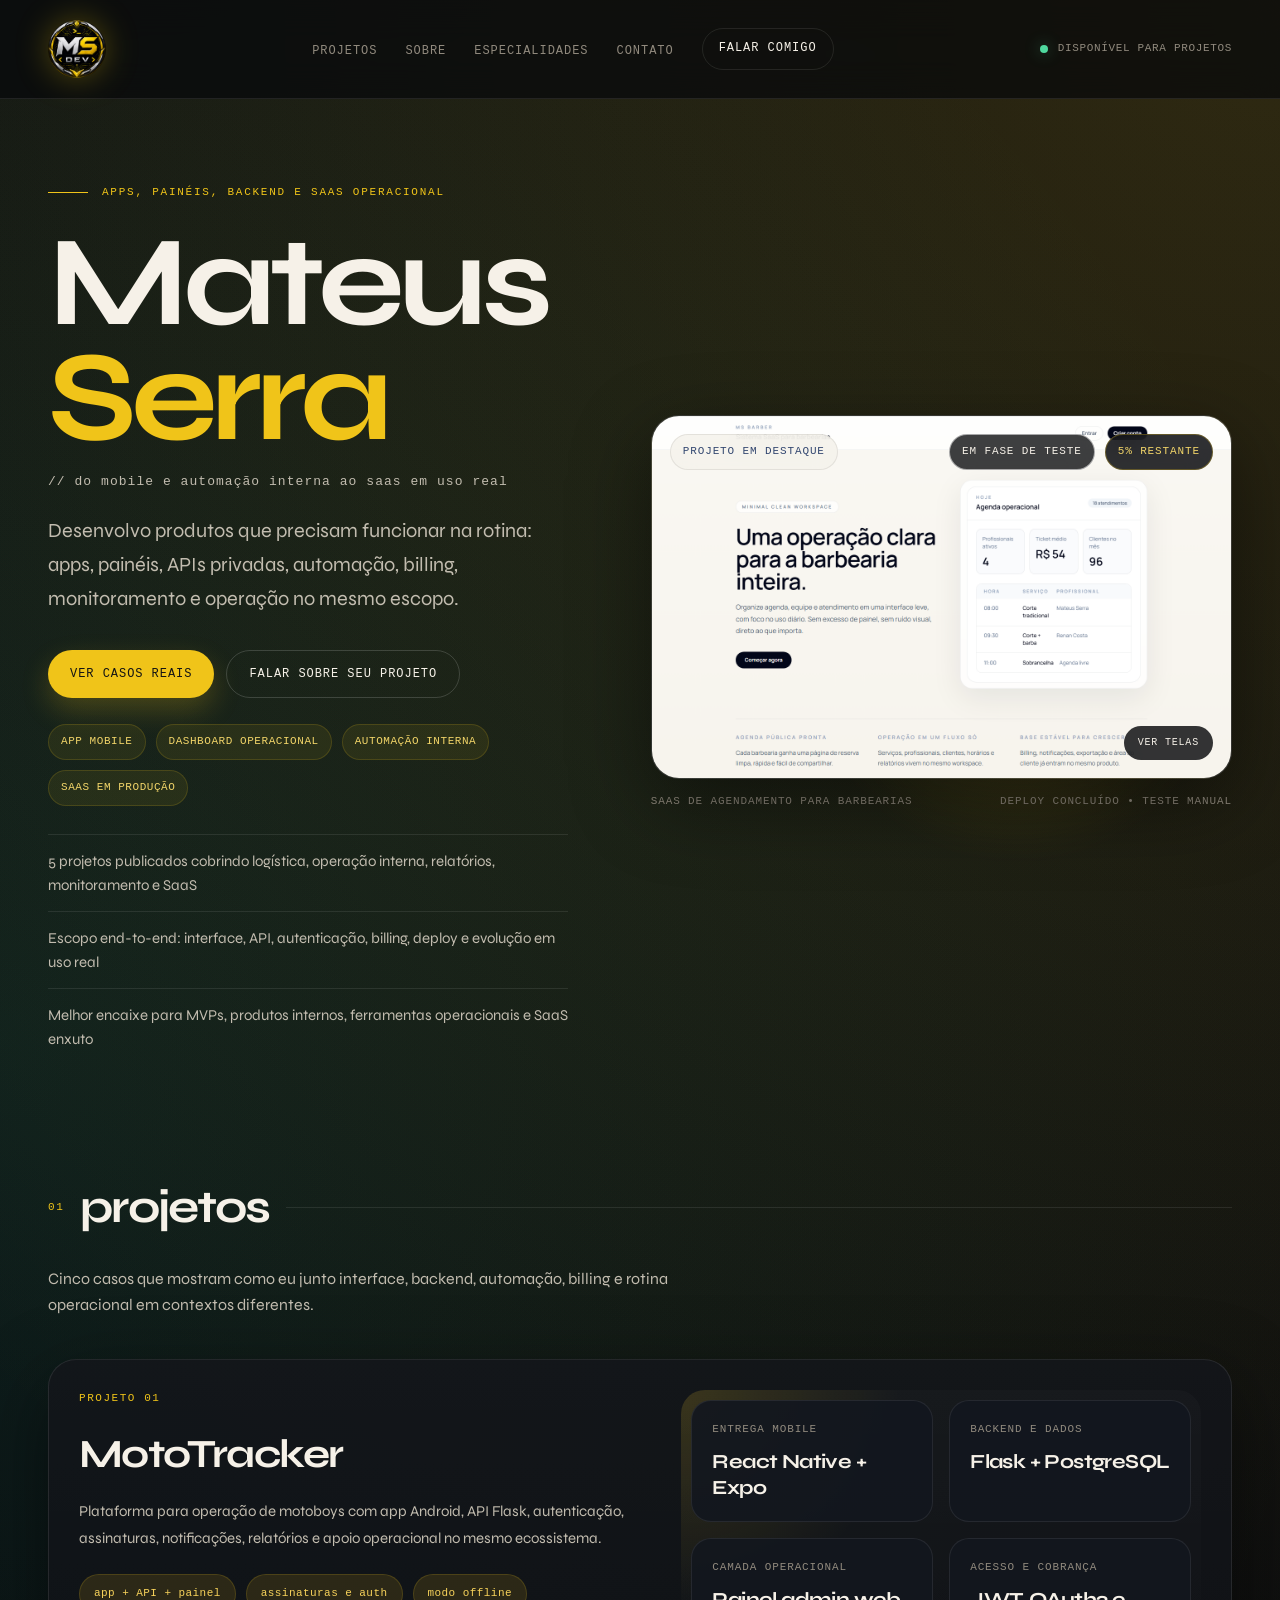
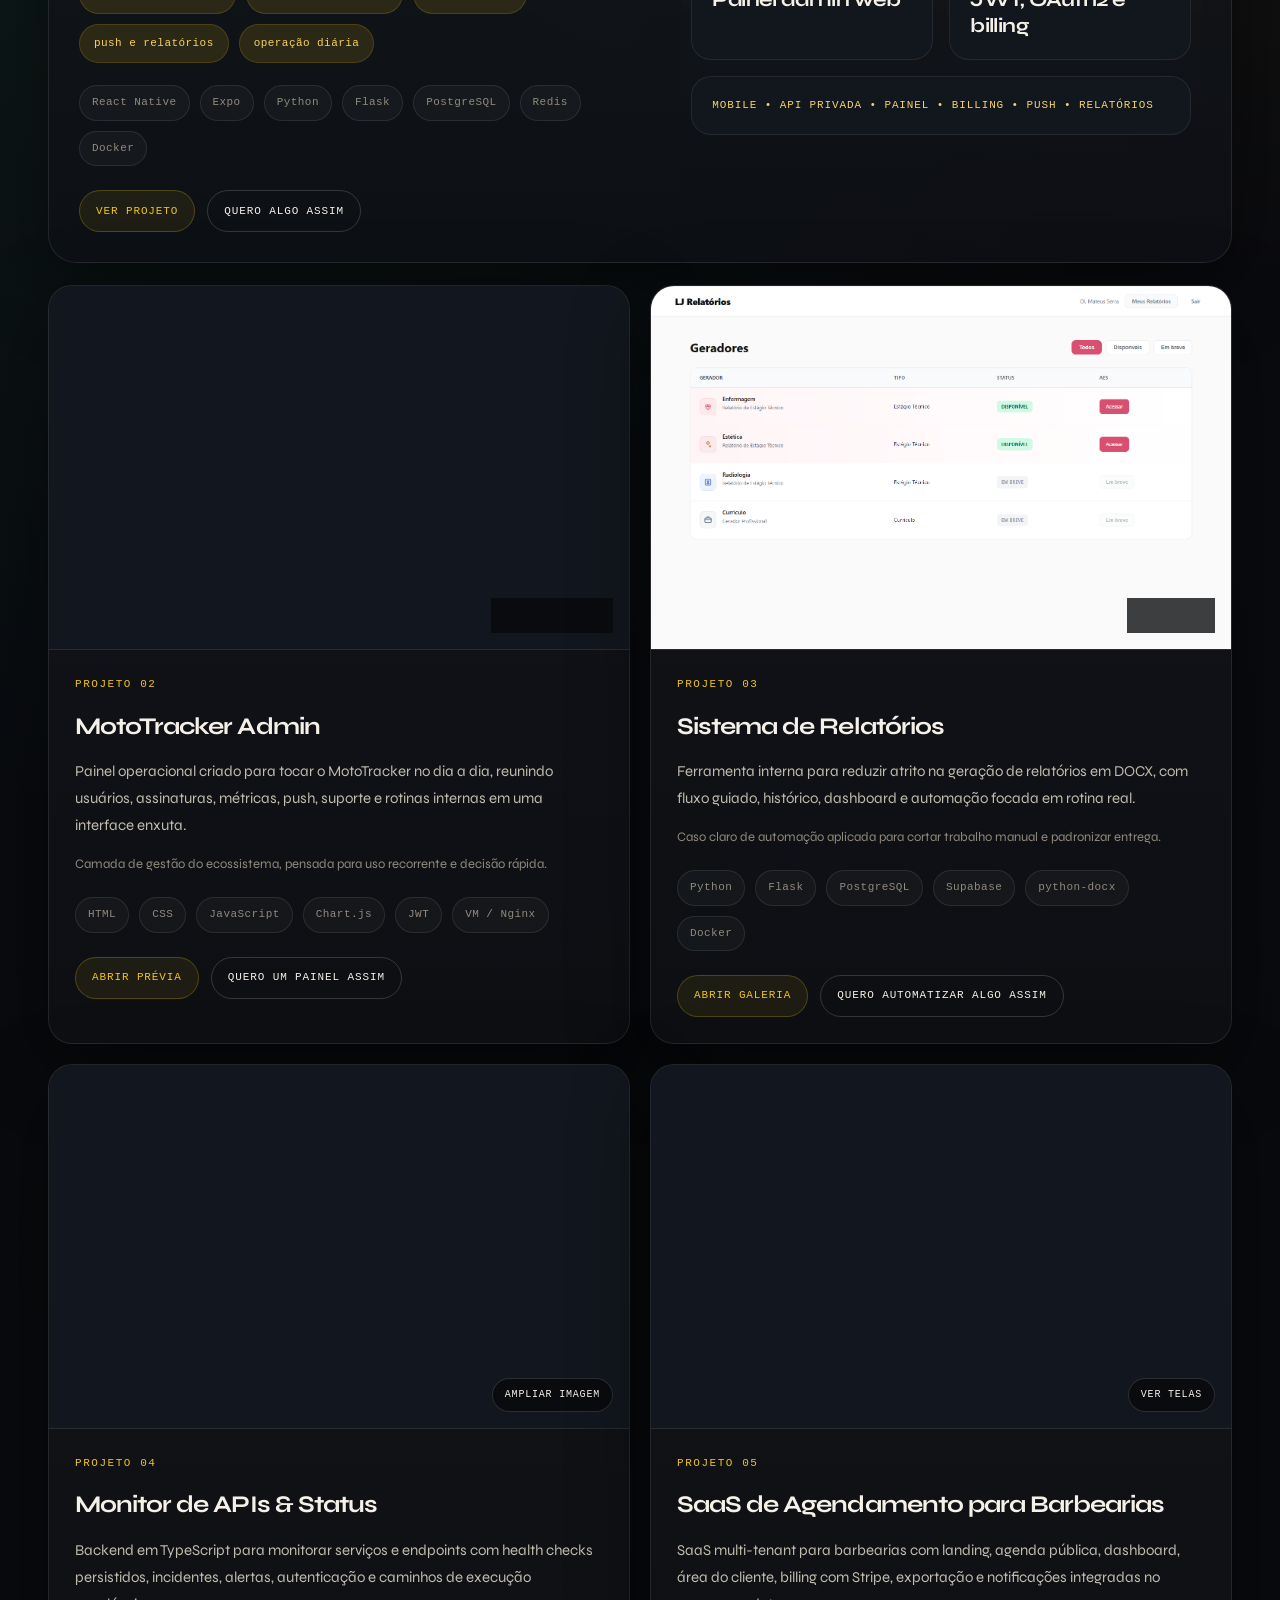
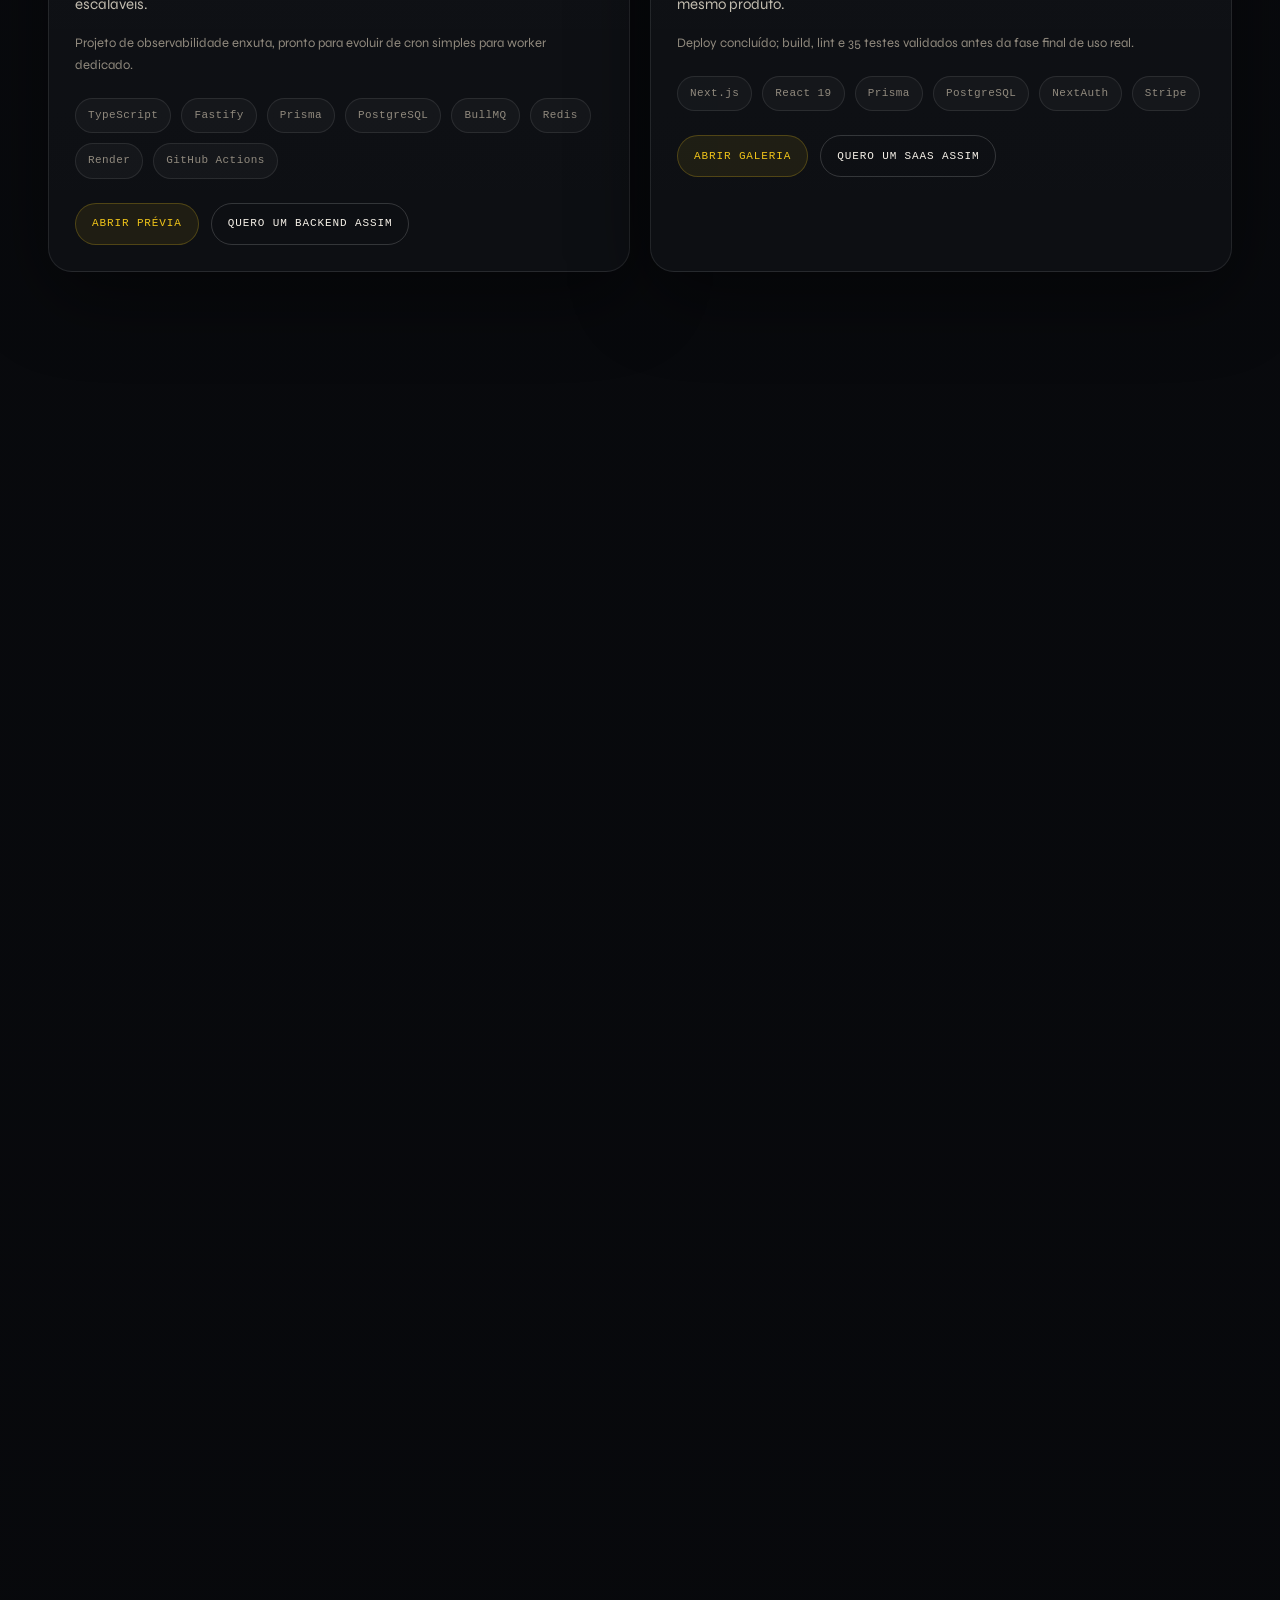
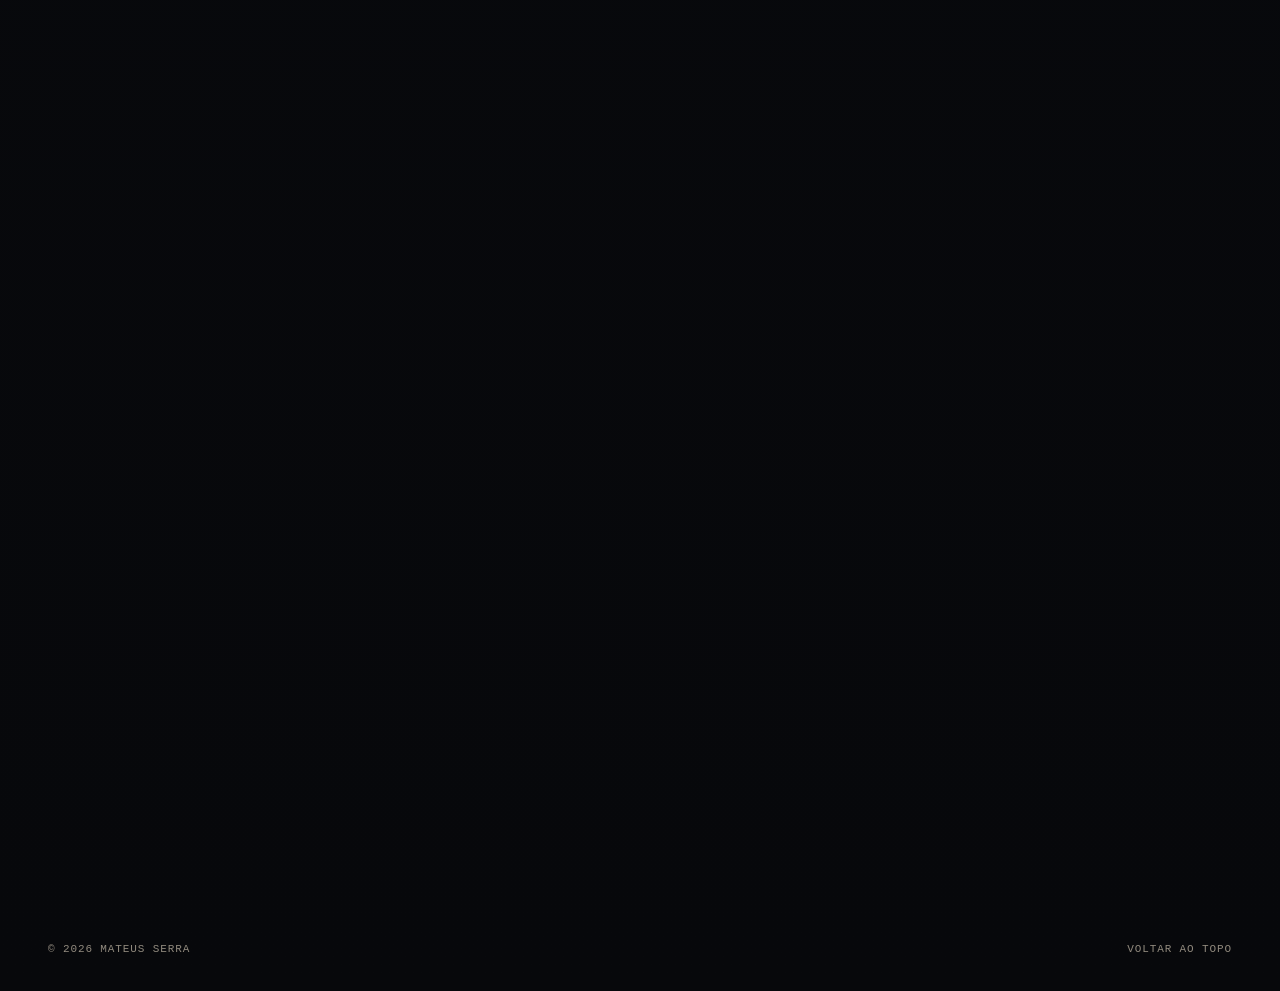
==== index.html @ ac7ff5e1 "Remove old deploy platform references" ====
﻿<!DOCTYPE html>
<html lang="pt-BR">
<head>
    <meta charset="UTF-8">
    <meta name="viewport" content="width=device-width, initial-scale=1.0">

    <title>Mateus Serra | Apps, Pain&eacute;is, Backends e SaaS em Produ&ccedil;&atilde;o</title>
    <meta name="description" content="Portf&oacute;lio de Mateus Serra com apps mobile, pain&eacute;is operacionais, automa&ccedil;&otilde;es, monitoramento e SaaS prontos para uso real.">
    <meta name="author" content="Mateus Serra">
    <meta name="keywords" content="desenvolvedor, react native, next.js, python, flask, typescript, saas, dashboard, backend, portf&oacute;lio">
    <meta name="theme-color" content="#08090c">
    <link rel="canonical" href="https://mateusserradev.ddns.net/portfolio/">

    <meta property="og:type" content="website">
    <meta property="og:site_name" content="Mateus Serra">
    <meta property="og:locale" content="pt_BR">
    <meta property="og:url" content="https://mateusserradev.ddns.net/portfolio/">
    <meta property="og:title" content="Mateus Serra | Apps, Pain&eacute;is, Backends e SaaS em Produ&ccedil;&atilde;o">
    <meta property="og:description" content="Apps mobile, pain&eacute;is operacionais, automa&ccedil;&otilde;es, monitoramento e SaaS constru&iacute;dos para uso real.">
    <meta property="og:image" content="https://mateusserradev.ddns.net/portfolio/social-preview.png">
    <meta property="og:image:width" content="1200">
    <meta property="og:image:height" content="630">
    <meta property="og:image:type" content="image/png">
    <meta property="og:image:alt" content="Card do portf&oacute;lio de Mateus Serra com foco em app mobile, backend e opera&ccedil;&atilde;o de produto.">

    <meta property="twitter:card" content="summary_large_image">
    <meta property="twitter:url" content="https://mateusserradev.ddns.net/portfolio/">
    <meta property="twitter:title" content="Mateus Serra | Apps, Pain&eacute;is, Backends e SaaS em Produ&ccedil;&atilde;o">
    <meta property="twitter:description" content="Apps mobile, pain&eacute;is operacionais, automa&ccedil;&otilde;es, monitoramento e SaaS constru&iacute;dos para uso real.">
    <meta property="twitter:image" content="https://mateusserradev.ddns.net/portfolio/social-preview.png">
    <meta property="twitter:image:alt" content="Card do portf&oacute;lio de Mateus Serra com foco em app mobile, backend e opera&ccedil;&atilde;o de produto.">

    <link rel="icon" type="image/png" href="images/mslogo1.png?v=4">
    <link rel="preconnect" href="https://fonts.googleapis.com">
    <link rel="preconnect" href="https://fonts.gstatic.com" crossorigin>
    <link href="https://fonts.googleapis.com/css2?family=Syne:wght@400;500;700;800&display=swap" rel="stylesheet" media="print" onload="this.media='all'">
    <noscript>
        <link href="https://fonts.googleapis.com/css2?family=Syne:wght@400;500;700;800&display=swap" rel="stylesheet">
    </noscript>
    <link rel="stylesheet" href="css/styles.css">
</head>
<body>
    <div class="page-noise" aria-hidden="true"></div>

    <nav class="site-nav">
        <a href="#hero" class="nav-logo" aria-label="Mateus Serra">
            <img src="images/mslogo1.png" alt="MS DEV" decoding="async">
        </a>

        <button
            class="nav-toggle"
            type="button"
            aria-label="Abrir menu"
            aria-expanded="false"
            aria-controls="nav-panel"
        >
            menu
        </button>

        <div class="nav-panel" id="nav-panel">
            <ul class="nav-links">
                <li><a href="#projetos">projetos</a></li>
                <li><a href="#sobre">sobre</a></li>
                <li><a href="#skills">especialidades</a></li>
                <li><a href="#contato">contato</a></li>
            </ul>
            <a href="#contato" class="nav-cta">falar comigo</a>
        </div>

        <div class="nav-status">
            <span class="nav-dot" aria-hidden="true"></span>
            <span>dispon&iacute;vel para projetos</span>
        </div>
    </nav>

    <main>
        <section class="hero" id="hero">
            <div class="hero-copy">
                <p class="hero-eyebrow fade-in">apps, pain&eacute;is, backend e saas operacional</p>
                <h1 class="hero-name fade-in">Mateus<br><span>Serra</span></h1>
                <p class="hero-role fade-in">// do mobile e automa&ccedil;&atilde;o interna ao saas em uso real</p>
                <p class="hero-desc fade-in">
                    Desenvolvo produtos que precisam funcionar na rotina: apps, pain&eacute;is, APIs privadas,
                    automa&ccedil;&atilde;o, billing, monitoramento e opera&ccedil;&atilde;o no mesmo escopo.
                </p>

                <div class="hero-actions fade-in">
                    <a href="#projetos" class="btn-primary">ver casos reais</a>
                    <a href="#contato" class="btn-outline">falar sobre seu projeto</a>
                </div>

                <div class="hero-fit fade-in">
                    <span>app mobile</span>
                    <span>dashboard operacional</span>
                    <span>automa&ccedil;&atilde;o interna</span>
                    <span>saas em produ&ccedil;&atilde;o</span>
                </div>

                <ul class="hero-proof fade-in">
                    <li>5 projetos publicados cobrindo log&iacute;stica, opera&ccedil;&atilde;o interna, relat&oacute;rios, monitoramento e SaaS</li>
                    <li>Escopo end-to-end: interface, API, autentica&ccedil;&atilde;o, billing, deploy e evolu&ccedil;&atilde;o em uso real</li>
                    <li>Melhor encaixe para MVPs, produtos internos, ferramentas operacionais e SaaS enxuto</li>
                </ul>
            </div>

            <div class="hero-visual fade-in">
                <div class="hero-visual-frame hero-visual-frame-shot">
                    <img
                        src="images/principal.png"
                        alt="SaaS de Agendamento para Barbearias"
                        class="hero-visual-shot"
                        data-open-gallery="saas-barbearia"
                        fetchpriority="high"
                        decoding="async"
                    >
                    <div class="hero-visual-overlay">
                        <span class="hero-visual-kicker">projeto em destaque</span>
                        <div class="hero-visual-status">
                            <span class="hero-visual-pill">em fase de teste</span>
                            <span class="hero-visual-pill hero-visual-pill-muted">5% restante</span>
                        </div>
                    </div>
                    <button type="button" class="hero-visual-badge" data-open-gallery="saas-barbearia">ver telas</button>
                </div>
                <div class="hero-visual-meta">
                    <span>saas de agendamento para barbearias</span>
                    <span>deploy conclu&iacute;do &bull; teste manual</span>
                </div>
            </div>
        </section>

        <section id="projetos">
            <div class="section-header">
                <span class="section-num">01</span>
                <h2 class="section-title">projetos</h2>
                <div class="section-line"></div>
            </div>

            <p class="section-copy">
                Cinco casos que mostram como eu junto interface, backend, automa&ccedil;&atilde;o, billing e rotina operacional em contextos diferentes.
            </p>

            <article class="project-feature reveal">
                <div class="project-content project-content-feature">
                    <div class="project-num">projeto 01</div>
                    <h3 class="project-title">MotoTracker</h3>
                    <p class="project-desc">
                        Plataforma para opera&ccedil;&atilde;o de motoboys com app Android, API Flask, autentica&ccedil;&atilde;o,
                        assinaturas, notifica&ccedil;&otilde;es, relat&oacute;rios e apoio operacional no mesmo ecossistema.
                    </p>

                    <div class="project-highlights">
                        <span>app + API + painel</span>
                        <span>assinaturas e auth</span>
                        <span>modo offline</span>
                        <span>push e relat&oacute;rios</span>
                        <span>opera&ccedil;&atilde;o di&aacute;ria</span>
                    </div>

                    <div class="project-tags">
                        <span class="tag">React Native</span>
                        <span class="tag">Expo</span>
                        <span class="tag">Python</span>
                        <span class="tag">Flask</span>
                        <span class="tag">PostgreSQL</span>
                        <span class="tag">Redis</span>
                        <span class="tag">Docker</span>
                    </div>

                    <div class="project-actions">
                        <a href="https://mateusserradev.ddns.net/" class="project-link" target="_blank" rel="noreferrer">ver projeto</a>
                        <a href="#contato" class="project-link ghost">quero algo assim</a>
                    </div>
                </div>

                <div class="project-ecosystem" aria-hidden="true">
                    <div class="ecosystem-node">
                        <span>entrega mobile</span>
                        <strong>React Native + Expo</strong>
                    </div>
                    <div class="ecosystem-node">
                        <span>backend e dados</span>
                        <strong>Flask + PostgreSQL</strong>
                    </div>
                    <div class="ecosystem-node">
                        <span>camada operacional</span>
                        <strong>Painel admin web</strong>
                    </div>
                    <div class="ecosystem-node">
                        <span>acesso e cobran&ccedil;a</span>
                        <strong>JWT, OAuth2 e billing</strong>
                    </div>
                    <div class="ecosystem-note">mobile &bull; API privada &bull; painel &bull; billing &bull; push &bull; relat&oacute;rios</div>
                </div>
            </article>

            <div class="projects-grid">
                <article class="project-card reveal">
                    <div class="project-image">
                        <img
                            src="images/painel admin.png"
                            alt="MotoTracker Painel Admin"
                            class="project-shot"
                            data-open-gallery="painel-admin"
                            loading="lazy"
                            decoding="async"
                        >
                        <button type="button" class="project-badge" data-open-gallery="painel-admin">ampliar imagem</button>
                    </div>

                    <div class="project-content">
                        <div class="project-num">projeto 02</div>
                        <h3 class="project-title">MotoTracker Admin</h3>
                        <p class="project-desc">
                            Painel operacional criado para tocar o MotoTracker no dia a dia, reunindo usu&aacute;rios,
                            assinaturas, m&eacute;tricas, push, suporte e rotinas internas em uma interface enxuta.
                        </p>
                        <p class="project-note">Camada de gest&atilde;o do ecossistema, pensada para uso recorrente e decis&atilde;o r&aacute;pida.</p>

                        <div class="project-tags">
                            <span class="tag">HTML</span>
                            <span class="tag">CSS</span>
                            <span class="tag">JavaScript</span>
                            <span class="tag">Chart.js</span>
                            <span class="tag">JWT</span>
                            <span class="tag">VM / Nginx</span>
                        </div>

                        <div class="project-actions">
                            <button type="button" class="project-link project-link-button" data-open-gallery="painel-admin">abrir pr&eacute;via</button>
                            <a href="#contato" class="project-link ghost">quero um painel assim</a>
                        </div>
                    </div>
                </article>

                <article class="project-card reveal">
                    <div class="project-image">
                        <img
                            src="images/lj relatorios.png"
                            alt="Sistema de Relat&oacute;rios"
                            class="project-shot"
                            data-open-gallery="sistema-relatorios"
                            loading="lazy"
                            decoding="async"
                        >
                        <button type="button" class="project-badge" data-open-gallery="sistema-relatorios">ver telas</button>
                    </div>

                    <div class="project-content">
                        <div class="project-num">projeto 03</div>
                        <h3 class="project-title">Sistema de Relat&oacute;rios</h3>
                        <p class="project-desc">
                            Ferramenta interna para reduzir atrito na gera&ccedil;&atilde;o de relat&oacute;rios em DOCX,
                            com fluxo guiado, hist&oacute;rico, dashboard e automa&ccedil;&atilde;o focada em rotina real.
                        </p>
                        <p class="project-note">Caso claro de automa&ccedil;&atilde;o aplicada para cortar trabalho manual e padronizar entrega.</p>

                        <div class="project-tags">
                            <span class="tag">Python</span>
                            <span class="tag">Flask</span>
                            <span class="tag">PostgreSQL</span>
                            <span class="tag">Supabase</span>
                            <span class="tag">python-docx</span>
                            <span class="tag">Docker</span>
                        </div>

                        <div class="project-actions">
                            <button type="button" class="project-link project-link-button" data-open-gallery="sistema-relatorios">abrir galeria</button>
                            <a href="#contato" class="project-link ghost">quero automatizar algo assim</a>
                        </div>
                    </div>
                </article>

                <article class="project-card reveal">
                    <div class="project-image">
                        <img
                            src="images/monitor api.png"
                            alt="Monitor de APIs e Status"
                            class="project-shot"
                            data-open-gallery="monitor-api"
                            loading="lazy"
                            decoding="async"
                        >
                        <button type="button" class="project-badge" data-open-gallery="monitor-api">ampliar imagem</button>
                    </div>

                    <div class="project-content">
                        <div class="project-num">projeto 04</div>
                        <h3 class="project-title">Monitor de APIs &amp; Status</h3>
                        <p class="project-desc">
                            Backend em TypeScript para monitorar servi&ccedil;os e endpoints com health checks persistidos,
                            incidentes, alertas, autentica&ccedil;&atilde;o e caminhos de execu&ccedil;&atilde;o escal&aacute;veis.
                        </p>
                        <p class="project-note">Projeto de observabilidade enxuta, pronto para evoluir de cron simples para worker dedicado.</p>

                        <div class="project-tags">
                            <span class="tag">TypeScript</span>
                            <span class="tag">Fastify</span>
                            <span class="tag">Prisma</span>
                            <span class="tag">PostgreSQL</span>
                            <span class="tag">BullMQ</span>
                            <span class="tag">Redis</span>
                            <span class="tag">Render</span>
                            <span class="tag">GitHub Actions</span>
                        </div>

                        <div class="project-actions">
                            <button type="button" class="project-link project-link-button" data-open-gallery="monitor-api">abrir pr&eacute;via</button>
                            <a href="#contato" class="project-link ghost">quero um backend assim</a>
                        </div>
                    </div>
                </article>

                <article class="project-card reveal">
                    <div class="project-image">
                        <img
                            src="images/dashboard.png"
                            alt="SaaS de Agendamento para Barbearias - dashboard"
                            class="project-shot"
                            data-open-gallery="saas-barbearia"
                            loading="lazy"
                            decoding="async"
                        >
                        <button type="button" class="project-badge" data-open-gallery="saas-barbearia">ver telas</button>
                    </div>

                    <div class="project-content">
                        <div class="project-num">projeto 05</div>
                        <h3 class="project-title">SaaS de Agendamento para Barbearias</h3>
                        <p class="project-desc">
                            SaaS multi-tenant para barbearias com landing, agenda p&uacute;blica, dashboard, &aacute;rea do cliente,
                            billing com Stripe, exporta&ccedil;&atilde;o e notifica&ccedil;&otilde;es integradas no mesmo produto.
                        </p>
                        <p class="project-note">Deploy conclu&iacute;do; build, lint e 35 testes validados antes da fase final de uso real.</p>

                        <div class="project-tags">
                            <span class="tag">Next.js</span>
                            <span class="tag">React 19</span>
                            <span class="tag">Prisma</span>
                            <span class="tag">PostgreSQL</span>
                            <span class="tag">NextAuth</span>
                            <span class="tag">Stripe</span>
                        </div>

                        <div class="project-actions">
                            <button type="button" class="project-link project-link-button" data-open-gallery="saas-barbearia">abrir galeria</button>
                            <a href="#contato" class="project-link ghost">quero um saas assim</a>
                        </div>
                    </div>
                </article>
            </div>
        </section>

        <section id="sobre" class="deferred-section">
            <div class="section-header">
                <span class="section-num">02</span>
                <h2 class="section-title">sobre</h2>
                <div class="section-line"></div>
            </div>

            <div class="about-grid">
                <div class="about-text reveal">
                    <p>
                        Sou <strong>Mateus Serra</strong> e trabalho melhor quando o projeto precisa unir produto,
                        regra de neg&oacute;cio e opera&ccedil;&atilde;o sem dividir tudo em blocos artificiais.
                    </p>
                    <p>
                        Nos casos acima, isso aparece de formas diferentes: app para log&iacute;stica, painel interno,
                        automa&ccedil;&atilde;o de relat&oacute;rios, backend de monitoramento e um SaaS completo de agenda.
                    </p>
                    <p>
                        Normalmente assumo interface, API, autentica&ccedil;&atilde;o, billing, deploy e ajustes em cima do uso real,
                        com foco em colocar o produto para rodar de verdade.
                    </p>
                </div>

                <div class="about-rail reveal">
                    <div class="about-panel">
                        <span class="about-panel-title">onde gero mais valor</span>
                        <p>Apps pr&oacute;prios, dashboards operacionais, automa&ccedil;&otilde;es internas, APIs privadas e SaaS enxuto.</p>
                    </div>

                    <div class="about-panel">
                        <span class="about-panel-title">como atuo</span>
                        <p>Entro bem em MVPs que precisam virar produ&ccedil;&atilde;o, produtos existentes que precisam de backend e opera&ccedil;&atilde;o, e fluxos ainda presos ao trabalho manual.</p>
                    </div>

                    <div class="about-panel">
                        <span class="about-panel-title">o que esperar</span>
                        <p>Stack coerente, menos separa&ccedil;&atilde;o artificial entre front e back, e entregas que j&aacute; consideram deploy, monitoramento e manuten&ccedil;&atilde;o.</p>
                    </div>

                    <div class="availability-badge">
                        <span class="avail-dot" aria-hidden="true"></span>
                        dispon&iacute;vel para novos projetos
                    </div>
                </div>
            </div>
        </section>

        <section id="skills" class="deferred-section">
            <div class="section-header">
                <span class="section-num">03</span>
                <h2 class="section-title">especialidades</h2>
                <div class="section-line"></div>
            </div>

            <p class="section-copy">
                Profundidade t&eacute;cnica que aparece nos 5 casos, sempre ligada a produto real e n&atilde;o a exerc&iacute;cio isolado.
            </p>

            <div class="skills-grid">
                <div class="skill-group reveal">
                    <div class="skill-group-title">produto e interface operacional</div>
                    <p class="skill-group-copy">React Native, Next.js e front-end pragm&aacute;tico para apps, &aacute;reas logadas, dashboards e fluxos de uso recorrente.</p>
                    <ul class="skill-list">
                        <li>apps mobile, landing pages, &aacute;reas do cliente e pain&eacute;is administrativos</li>
                        <li>estado, navega&ccedil;&atilde;o, formul&aacute;rios, upload, relat&oacute;rios e fluxos guiados</li>
                        <li>provas: MotoTracker, MotoTracker Admin e SaaS de Barbearia</li>
                    </ul>
                </div>

                <div class="skill-group reveal">
                    <div class="skill-group-title">backend, automa&ccedil;&atilde;o e dados</div>
                    <p class="skill-group-copy">APIs privadas e automa&ccedil;&otilde;es com regras de neg&oacute;cio, autentica&ccedil;&atilde;o, gera&ccedil;&atilde;o de arquivos e integra&ccedil;&otilde;es operacionais.</p>
                    <ul class="skill-list">
                        <li>Flask, Fastify, rotas Next.js, Prisma, PostgreSQL, SQLAlchemy e JWT</li>
                        <li>DOCX, PDF, CSV, webhooks, billing, alertas e prote&ccedil;&atilde;o de endpoints</li>
                        <li>provas: Sistema de Relat&oacute;rios, Monitor de APIs e MotoTracker</li>
                    </ul>
                </div>

                <div class="skill-group reveal">
                    <div class="skill-group-title">deploy, observabilidade e opera&ccedil;&atilde;o</div>
                    <p class="skill-group-copy">Infra suficiente para colocar no ar, acompanhar sa&uacute;de do sistema e sustentar evolu&ccedil;&atilde;o sem excesso de complexidade.</p>
                    <ul class="skill-list">
                        <li>Docker, Nginx, systemd, cron, healthcheck, alertas e GitHub Actions</li>
                        <li>monitoramento, testes, valida&ccedil;&atilde;o em produ&ccedil;&atilde;o e rotina operacional</li>
                        <li>provas: Monitor de APIs, SaaS de Barbearia e MotoTracker Admin</li>
                    </ul>
                </div>
            </div>
        </section>

        <section id="contato" class="deferred-section">
            <div class="section-header">
                <span class="section-num">04</span>
                <h2 class="section-title">contato</h2>
                <div class="section-line"></div>
            </div>

            <div class="contact-layout">
                <div class="contact-copy reveal">
                    <p class="contact-intro">
                        Se voc&ecirc; precisa tirar um produto do papel ou destravar uma opera&ccedil;&atilde;o com app, dashboard,
                        automa&ccedil;&atilde;o, backend ou SaaS, esse &eacute; o tipo de escopo em que eu entrego melhor.
                    </p>

                    <ul class="contact-points">
                        <li>resposta em at&eacute; 24h</li>
                        <li>bom encaixe para apps pr&oacute;prios, pain&eacute;is internos, automa&ccedil;&otilde;es e SaaS em fase inicial</li>
                        <li>posso entrar em escopo fechado, MVP ou evolu&ccedil;&atilde;o por etapas</li>
                    </ul>

                    <div class="contact-links">
                        <a href="mailto:serramateus1@gmail.com" class="contact-link">
                            <span class="contact-link-label">email</span>
                            <span>serramateus1@gmail.com</span>
                        </a>
                        <a href="https://github.com/mateuspserra" class="contact-link" target="_blank" rel="noreferrer">
                            <span class="contact-link-label">github</span>
                            <span>github.com/mateuspserra</span>
                        </a>
                        <a href="https://www.linkedin.com/in/mateuspserra/" class="contact-link" target="_blank" rel="noreferrer">
                            <span class="contact-link-label">linkedin</span>
                            <span>linkedin.com/in/mateuspserra/</span>
                        </a>
                    </div>
                </div>

                <form class="contact-form reveal" action="https://formspree.io/f/mgopgbjn" method="POST">
                    <div class="form-group">
                        <label class="form-label" for="nome">nome</label>
                        <input id="nome" type="text" name="nome" class="form-input" placeholder="Seu nome" required>
                    </div>

                    <div class="form-group">
                        <label class="form-label" for="email">email</label>
                        <input id="email" type="email" name="email" class="form-input" placeholder="seu@email.com" required>
                    </div>

                    <div class="form-group">
                        <label class="form-label" for="mensagem">mensagem</label>
                        <textarea id="mensagem" name="mensagem" class="form-textarea" placeholder="Conte sobre seu projeto, produto ou ideia..." required></textarea>
                    </div>

                    <button type="submit" class="form-submit">enviar briefing</button>
                    <p class="form-status" id="form-status" aria-live="polite"></p>
                </form>
            </div>
        </section>
    </main>

    <footer>
        <span class="footer-copy">&copy; 2026 Mateus Serra</span>
        <a href="#hero" class="footer-back">voltar ao topo</a>
    </footer>

    <div class="lightbox" id="lightbox" aria-hidden="true">
        <div class="lightbox-content">
            <button class="lightbox-close" type="button" aria-label="Fechar imagem">&times;</button>
            <button class="lightbox-arrow prev" type="button" aria-label="Imagem anterior">&#8249;</button>
            <img class="lightbox-image" id="lightbox-image" src="" alt="">
            <button class="lightbox-arrow next" type="button" aria-label="Pr&oacute;xima imagem">&#8250;</button>
            <div class="lightbox-counter" id="lightbox-counter"></div>
        </div>
    </div>

    <script src="js/script.js"></script>
</body>
</html>
---- css/styles.css ----
*, *::before, *::after {
    box-sizing: border-box;
    margin: 0;
    padding: 0;
}

:root {
    --bg: #08090c;
    --bg-2: #101319;
    --surface: rgba(14, 17, 22, 0.86);
    --surface-2: rgba(19, 23, 31, 0.92);
    --surface-3: rgba(24, 29, 39, 0.96);
    --border: rgba(255, 255, 255, 0.09);
    --border-strong: rgba(255, 255, 255, 0.16);
    --accent: #f0c419;
    --accent-strong: #d8a60c;
    --accent-soft: rgba(240, 196, 25, 0.12);
    --text: #f6f1e8;
    --text-dim: #c2bcaf;
    --text-muted: #918a7e;
    --green: #4fd89e;
    --danger: #ff8a8a;
    --mono: ui-monospace, "SFMono-Regular", Consolas, "Liberation Mono", monospace;
    --display: "Syne", "Segoe UI", sans-serif;
    --shadow: 0 24px 80px rgba(0, 0, 0, 0.45);
}

html {
    scroll-behavior: smooth;
}

body {
    min-height: 100vh;
    background:
        radial-gradient(circle at top right, rgba(240, 196, 25, 0.16), transparent 32%),
        radial-gradient(circle at 0% 18%, rgba(52, 211, 153, 0.1), transparent 28%),
        linear-gradient(180deg, #0a0c10 0%, #07080b 100%);
    color: var(--text);
    font-family: var(--display);
    font-size: 16px;
    line-height: 1.6;
    overflow-x: hidden;
}

body.nav-open {
    overflow: hidden;
}

img {
    display: block;
    max-width: 100%;
}

button,
input,
textarea {
    font: inherit;
}

button {
    background: none;
    border: none;
    color: inherit;
}

a {
    color: inherit;
}

.page-noise {
    position: fixed;
    inset: 0;
    pointer-events: none;
    background-image:
        linear-gradient(rgba(255, 255, 255, 0.03) 1px, transparent 1px),
        linear-gradient(90deg, rgba(255, 255, 255, 0.03) 1px, transparent 1px);
    background-size: 72px 72px;
    mask-image: radial-gradient(circle at center, black 30%, transparent 90%);
    opacity: 0.08;
}

::-webkit-scrollbar {
    width: 7px;
}

::-webkit-scrollbar-track {
    background: var(--bg);
}

::-webkit-scrollbar-thumb {
    background: rgba(255, 255, 255, 0.18);
    border-radius: 999px;
}

.site-nav {
    position: sticky;
    top: 0;
    z-index: 100;
    display: grid;
    grid-template-columns: auto 1fr auto;
    align-items: center;
    gap: 24px;
    padding: 20px clamp(20px, 4vw, 48px);
    border-bottom: 1px solid var(--border);
    background: rgba(8, 9, 12, 0.72);
    backdrop-filter: blur(18px);
}

.nav-logo {
    font-family: var(--mono);
    font-size: 13px;
    color: var(--accent);
    letter-spacing: 0.12em;
    text-transform: uppercase;
    text-decoration: none;
}

.nav-panel {
    display: flex;
    align-items: center;
    justify-content: center;
    gap: 28px;
}

.nav-links {
    display: flex;
    align-items: center;
    gap: 28px;
    list-style: none;
}

.nav-links a,
.nav-cta,
.nav-toggle {
    font-family: var(--mono);
    font-size: 12px;
    letter-spacing: 0.08em;
    text-transform: uppercase;
    text-decoration: none;
}

.nav-links a {
    color: var(--text-muted);
    transition: color 0.2s ease;
}

.nav-links a:hover,
.nav-links a:focus-visible {
    color: var(--text);
}

.nav-cta {
    padding: 10px 16px;
    border: 1px solid var(--border);
    border-radius: 999px;
    color: var(--text);
    transition: border-color 0.2s ease, color 0.2s ease, transform 0.2s ease;
}

.nav-cta:hover,
.nav-cta:focus-visible {
    border-color: var(--accent);
    color: var(--accent);
    transform: translateY(-1px);
}

.nav-status {
    display: inline-flex;
    align-items: center;
    gap: 10px;
    font-family: var(--mono);
    font-size: 11px;
    letter-spacing: 0.06em;
    text-transform: uppercase;
    color: var(--text-muted);
}

.nav-dot,
.avail-dot {
    width: 8px;
    height: 8px;
    border-radius: 50%;
    background: var(--green);
    box-shadow: 0 0 16px rgba(79, 216, 158, 0.45);
    animation: pulse 2.6s ease-in-out infinite;
}

.nav-toggle {
    display: none;
    cursor: pointer;
}

main {
    position: relative;
}

.hero,
section {
    padding-left: clamp(20px, 4vw, 48px);
    padding-right: clamp(20px, 4vw, 48px);
}

.hero {
    min-height: calc(100svh - 82px);
    display: grid;
    grid-template-columns: minmax(0, 0.95fr) minmax(0, 1.05fr);
    gap: clamp(40px, 6vw, 88px);
    align-items: center;
    padding-top: clamp(44px, 8vw, 76px);
    padding-bottom: 120px;
}

.hero-copy {
    max-width: 560px;
}

.hero-eyebrow {
    display: inline-flex;
    align-items: center;
    gap: 14px;
    margin-bottom: 24px;
    font-family: var(--mono);
    font-size: 11px;
    letter-spacing: 0.16em;
    text-transform: uppercase;
    color: var(--accent);
}

.hero-eyebrow::before {
    content: "";
    width: 40px;
    height: 1px;
    background: currentColor;
}

.hero-name {
    margin-bottom: 16px;
    font-size: clamp(64px, 10vw, 128px);
    line-height: 0.9;
    letter-spacing: -0.05em;
}

.hero-name span {
    color: var(--accent);
}

.hero-role {
    margin-bottom: 22px;
    font-family: var(--mono);
    font-size: 13px;
    letter-spacing: 0.08em;
    color: var(--text-dim);
}

.hero-desc {
    max-width: 520px;
    margin-bottom: 34px;
    font-size: clamp(17px, 2vw, 20px);
    line-height: 1.7;
    color: var(--text-dim);
}

.hero-actions,
.project-actions {
    display: flex;
    flex-wrap: wrap;
    gap: 12px;
}

.hero-fit {
    display: flex;
    flex-wrap: wrap;
    gap: 10px;
    margin-top: 26px;
}

.hero-fit span {
    padding: 8px 12px;
    border-radius: 999px;
    border: 1px solid rgba(240, 196, 25, 0.16);
    background: rgba(240, 196, 25, 0.08);
    color: #f2d569;
    font-family: var(--mono);
    font-size: 11px;
    letter-spacing: 0.05em;
    text-transform: uppercase;
}

.btn-primary,
.btn-outline {
    display: inline-flex;
    align-items: center;
    justify-content: center;
    min-height: 48px;
    padding: 0 22px;
    border-radius: 999px;
    font-family: var(--mono);
    font-size: 12px;
    letter-spacing: 0.08em;
    text-transform: uppercase;
    text-decoration: none;
    transition: transform 0.2s ease, border-color 0.2s ease, background 0.2s ease, color 0.2s ease;
}

.btn-primary {
    background: var(--accent);
    color: #141414;
    box-shadow: 0 12px 28px rgba(240, 196, 25, 0.22);
}

.btn-outline {
    border: 1px solid var(--border-strong);
    color: var(--text);
}

.btn-primary:hover,
.btn-outline:hover,
.btn-primary:focus-visible,
.btn-outline:focus-visible {
    transform: translateY(-2px);
}

.btn-primary:hover,
.btn-primary:focus-visible {
    background: #ffd54a;
}

.btn-outline:hover,
.btn-outline:focus-visible {
    border-color: var(--accent);
    color: var(--accent);
}

.hero-proof {
    display: grid;
    gap: 14px;
    max-width: 520px;
    margin-top: 28px;
    list-style: none;
}

.hero-proof li {
    padding-top: 14px;
    border-top: 1px solid var(--border);
    color: var(--text-dim);
    font-size: 15px;
}

.hero-visual {
    position: relative;
    isolation: isolate;
}

.hero-visual::before {
    content: "";
    position: absolute;
    inset: 8% -8% -12% 18%;
    background: radial-gradient(circle, rgba(240, 196, 25, 0.24), transparent 62%);
    z-index: -1;
    filter: blur(18px);
}

.hero-visual-frame {
    overflow: hidden;
    border: 1px solid rgba(255, 255, 255, 0.14);
    border-radius: 28px;
    background: linear-gradient(180deg, rgba(255, 255, 255, 0.04), transparent);
    box-shadow: var(--shadow);
}

.hero-visual-frame-project {
    position: relative;
    padding: clamp(24px, 3vw, 34px);
    background:
        radial-gradient(circle at 84% 18%, rgba(240, 196, 25, 0.18), transparent 28%),
        radial-gradient(circle at 12% 100%, rgba(79, 216, 158, 0.12), transparent 30%),
        linear-gradient(180deg, rgba(18, 22, 29, 0.96), rgba(9, 11, 16, 0.98));
}

.hero-visual-frame-shot {
    position: relative;
    background:
        radial-gradient(circle at 84% 18%, rgba(240, 196, 25, 0.12), transparent 30%),
        linear-gradient(180deg, rgba(16, 18, 23, 0.3), rgba(8, 9, 12, 0.52));
}

.hero-visual-shot {
    display: block;
    cursor: zoom-in;
}

.hero-visual-overlay {
    position: absolute;
    top: 18px;
    left: 18px;
    right: 18px;
    display: flex;
    align-items: flex-start;
    justify-content: space-between;
    gap: 12px;
    flex-wrap: wrap;
    pointer-events: none;
}

.hero-visual-kicker,
.hero-visual-pill {
    font-family: var(--mono);
    font-size: 11px;
    letter-spacing: 0.08em;
    text-transform: uppercase;
}

.hero-visual-kicker {
    padding: 8px 12px;
    border-radius: 999px;
    border: 1px solid rgba(0, 0, 0, 0.08);
    background: rgba(245, 243, 236, 0.86);
    color: #32466f;
    backdrop-filter: blur(12px);
}

.hero-visual-status {
    display: flex;
    justify-content: flex-end;
    gap: 10px;
    flex-wrap: wrap;
}

.hero-visual-pill {
    padding: 8px 12px;
    border-radius: 999px;
    border: 1px solid rgba(255, 255, 255, 0.54);
    background: rgba(8, 9, 12, 0.78);
    color: var(--text);
    backdrop-filter: blur(12px);
}

.hero-visual-pill-muted {
    color: #f2d569;
    border-color: rgba(240, 196, 25, 0.28);
    background: rgba(8, 9, 12, 0.84);
}

.hero-visual-badge {
    position: absolute;
    right: 18px;
    bottom: 18px;
    z-index: 1;
    padding: 9px 14px;
    border: 0;
    border-radius: 999px;
    background: rgba(8, 9, 12, 0.82);
    color: var(--text);
    font-family: var(--mono);
    font-size: 10px;
    letter-spacing: 0.08em;
    text-transform: uppercase;
    cursor: pointer;
    backdrop-filter: blur(12px);
    transition: transform 0.2s ease, background 0.2s ease, color 0.2s ease;
}

.hero-visual-badge:hover,
.hero-visual-badge:focus-visible {
    transform: translateY(-2px);
    background: rgba(240, 196, 25, 0.12);
    color: var(--accent);
}

.hero-dev-card {
    display: grid;
    gap: 16px;
}

.hero-dev-topline,
.hero-dev-status,
.hero-dev-progress-head {
    display: flex;
    align-items: center;
    justify-content: space-between;
    gap: 12px;
    flex-wrap: wrap;
}

.hero-dev-kicker,
.hero-dev-pill,
.hero-dev-progress-head,
.hero-dev-block span,
.hero-dev-tags span {
    font-family: var(--mono);
    font-size: 11px;
    letter-spacing: 0.08em;
    text-transform: uppercase;
}

.hero-dev-kicker {
    color: var(--accent);
}

.hero-dev-status {
    justify-content: flex-end;
}

.hero-dev-pill {
    padding: 8px 12px;
    border-radius: 999px;
    border: 1px solid rgba(255, 255, 255, 0.08);
    background: rgba(14, 18, 24, 0.76);
    color: var(--text);
}

.hero-dev-pill-muted {
    color: #f2d569;
    border-color: rgba(240, 196, 25, 0.18);
    background: rgba(240, 196, 25, 0.1);
}

.hero-dev-title {
    max-width: 9ch;
    font-size: clamp(28px, 3.6vw, 42px);
    line-height: 0.94;
    letter-spacing: -0.05em;
}

.hero-dev-desc {
    max-width: 58ch;
    color: var(--text-dim);
    font-size: 14px;
    line-height: 1.65;
}

.hero-dev-grid {
    display: grid;
    grid-template-columns: repeat(4, minmax(0, 1fr));
    gap: 12px;
}

.hero-dev-block {
    min-height: 90px;
    padding: 14px 12px;
    border-radius: 22px;
    border: 1px solid rgba(255, 255, 255, 0.08);
    background: rgba(12, 16, 22, 0.88);
}

.hero-dev-block span {
    color: var(--text-muted);
}

.hero-dev-block strong {
    display: block;
    margin-top: 8px;
    font-size: clamp(16px, 1.6vw, 20px);
    line-height: 1;
    letter-spacing: -0.04em;
    color: var(--text);
    word-break: break-word;
}

.hero-dev-progress {
    display: grid;
    gap: 10px;
}

.hero-dev-progress-head {
    color: var(--text-muted);
}

.hero-dev-progress-bar {
    overflow: hidden;
    height: 12px;
    border-radius: 999px;
    background: rgba(255, 255, 255, 0.08);
}

.hero-dev-progress-bar span {
    display: block;
    width: 95%;
    height: 100%;
    border-radius: inherit;
    background: linear-gradient(90deg, rgba(240, 196, 25, 0.96), rgba(255, 220, 103, 0.92));
    box-shadow: 0 0 28px rgba(240, 196, 25, 0.28);
}

.hero-dev-tags {
    display: flex;
    flex-wrap: wrap;
    gap: 10px;
}

.hero-dev-tags span {
    padding: 8px 12px;
    border-radius: 999px;
    border: 1px solid rgba(255, 255, 255, 0.08);
    background: rgba(16, 20, 27, 0.76);
    color: var(--text-dim);
}

.project-image-dev {
    padding: 20px;
    background:
        radial-gradient(circle at 86% 18%, rgba(240, 196, 25, 0.18), transparent 28%),
        radial-gradient(circle at 8% 100%, rgba(79, 216, 158, 0.12), transparent 32%),
        linear-gradient(180deg, rgba(18, 22, 29, 0.96), rgba(9, 11, 16, 0.98));
}

.project-dev-preview {
    display: grid;
    gap: 16px;
    min-height: 244px;
    padding: 18px;
    border-radius: 24px;
    border: 1px solid rgba(255, 255, 255, 0.08);
    background: rgba(11, 15, 20, 0.86);
}

.project-dev-preview-head {
    display: flex;
    align-items: center;
    justify-content: space-between;
    gap: 12px;
    flex-wrap: wrap;
}

.project-dev-preview-kicker,
.project-dev-preview-pill,
.project-dev-preview-block span,
.project-dev-preview-tags span {
    font-family: var(--mono);
    font-size: 10px;
    letter-spacing: 0.08em;
    text-transform: uppercase;
}

.project-dev-preview-kicker {
    color: var(--accent);
}

.project-dev-preview-pill {
    padding: 8px 10px;
    border-radius: 999px;
    border: 1px solid rgba(240, 196, 25, 0.18);
    background: rgba(240, 196, 25, 0.1);
    color: #f2d569;
}

.project-dev-preview-grid {
    display: grid;
    grid-template-columns: repeat(2, minmax(0, 1fr));
    gap: 10px;
}

.project-dev-preview-block {
    min-height: 74px;
    padding: 12px;
    border-radius: 18px;
    border: 1px solid rgba(255, 255, 255, 0.08);
    background: rgba(14, 18, 24, 0.9);
}

.project-dev-preview-block span {
    color: var(--text-muted);
}

.project-dev-preview-block strong {
    display: block;
    margin-top: 8px;
    font-size: 16px;
    line-height: 1;
    letter-spacing: -0.04em;
    word-break: break-word;
}

.project-dev-preview-progress {
    overflow: hidden;
    height: 10px;
    border-radius: 999px;
    background: rgba(255, 255, 255, 0.08);
}

.project-dev-preview-progress span {
    display: block;
    width: 95%;
    height: 100%;
    border-radius: inherit;
    background: linear-gradient(90deg, rgba(240, 196, 25, 0.96), rgba(255, 220, 103, 0.92));
}

.project-dev-preview-tags {
    display: flex;
    flex-wrap: wrap;
    gap: 8px;
}

.project-dev-preview-tags span {
    padding: 8px 10px;
    border-radius: 999px;
    border: 1px solid rgba(255, 255, 255, 0.08);
    background: rgba(16, 20, 27, 0.76);
    color: var(--text-dim);
}

.project-badge-static,
.project-link-static {
    cursor: default;
}

.project-badge-static:hover,
.project-badge-static:focus-visible,
.project-link-static:hover,
.project-link-static:focus-visible {
    transform: none;
    color: var(--accent);
    border-color: rgba(240, 196, 25, 0.24);
    background: rgba(240, 196, 25, 0.08);
}

.hero-visual-frame img {
    width: 100%;
    aspect-ratio: 16 / 10;
    object-fit: cover;
    object-position: left top;
    filter: saturate(1.05);
}

.hero-visual-meta {
    display: flex;
    justify-content: space-between;
    gap: 16px;
    margin-top: 14px;
    font-family: var(--mono);
    font-size: 11px;
    letter-spacing: 0.08em;
    text-transform: uppercase;
    color: var(--text-muted);
}

section {
    padding-top: 0;
    padding-bottom: 112px;
}

.deferred-section {
    content-visibility: auto;
    contain-intrinsic-size: 1px 920px;
}

.section-header {
    display: flex;
    align-items: center;
    gap: 16px;
    margin-bottom: 22px;
}

.section-num {
    font-family: var(--mono);
    font-size: 11px;
    letter-spacing: 0.14em;
    text-transform: uppercase;
    color: var(--accent);
}

.section-title {
    font-size: clamp(30px, 4vw, 46px);
    letter-spacing: -0.04em;
}

.section-line {
    flex: 1;
    height: 1px;
    background: var(--border);
}

.section-copy {
    max-width: 640px;
    margin-bottom: 42px;
    color: var(--text-dim);
    font-size: 16px;
}

.project-feature,
.project-card,
.skill-group,
.contact-form,
.about-panel {
    border: 1px solid var(--border);
    background: linear-gradient(180deg, rgba(255, 255, 255, 0.02), transparent), var(--surface);
    box-shadow: var(--shadow);
}

.project-feature {
    display: grid;
    grid-template-columns: minmax(0, 1.05fr) minmax(320px, 0.95fr);
    gap: 28px;
    padding: 30px;
    border-radius: 28px;
    margin-bottom: 22px;
}

.project-content {
    padding: 26px;
}

.project-content-feature {
    padding: 0;
}

.project-num {
    margin-bottom: 14px;
    font-family: var(--mono);
    font-size: 11px;
    letter-spacing: 0.14em;
    text-transform: uppercase;
    color: var(--accent);
}

.project-title {
    margin-bottom: 12px;
    font-size: clamp(28px, 4vw, 40px);
    letter-spacing: -0.04em;
}

.project-card .project-title {
    font-size: 24px;
}

.project-desc {
    color: var(--text-dim);
    font-size: 15px;
    line-height: 1.8;
}

.project-note {
    margin-top: 14px;
    color: var(--text-muted);
    font-size: 13px;
    line-height: 1.7;
}

.project-highlights {
    display: flex;
    flex-wrap: wrap;
    gap: 10px;
    margin-top: 22px;
    margin-bottom: 22px;
}

.project-highlights span,
.tag {
    border-radius: 999px;
    font-family: var(--mono);
    font-size: 11px;
    letter-spacing: 0.04em;
}

.project-highlights span {
    padding: 10px 14px;
    background: var(--accent-soft);
    border: 1px solid rgba(240, 196, 25, 0.16);
    color: #f8d35b;
}

.project-tags {
    display: flex;
    flex-wrap: wrap;
    gap: 10px;
    margin-top: 22px;
}

.tag {
    padding: 8px 12px;
    background: rgba(255, 255, 255, 0.03);
    border: 1px solid var(--border);
    color: var(--text-muted);
}

.project-actions {
    margin-top: 24px;
}

.project-link {
    display: inline-flex;
    align-items: center;
    justify-content: center;
    min-height: 42px;
    padding: 0 16px;
    border-radius: 999px;
    font-family: var(--mono);
    font-size: 11px;
    letter-spacing: 0.08em;
    text-transform: uppercase;
    text-decoration: none;
    cursor: pointer;
    transition: transform 0.2s ease, border-color 0.2s ease, color 0.2s ease, background 0.2s ease;
}

.project-link,
.project-link-button {
    border: 1px solid rgba(240, 196, 25, 0.24);
    background: rgba(240, 196, 25, 0.08);
    color: var(--accent);
}

.project-link.ghost {
    border-color: var(--border-strong);
    background: transparent;
    color: var(--text);
}

.project-link:hover,
.project-link:focus-visible,
.project-link-button:hover,
.project-link-button:focus-visible {
    transform: translateY(-2px);
}

.project-link.ghost:hover,
.project-link.ghost:focus-visible {
    border-color: var(--accent);
    color: var(--accent);
}

.project-ecosystem {
    display: grid;
    grid-template-columns: repeat(2, minmax(0, 1fr));
    gap: 16px;
    align-content: start;
    padding: 10px;
    border-radius: 24px;
    background:
        radial-gradient(circle at top left, rgba(240, 196, 25, 0.16), transparent 32%),
        linear-gradient(180deg, rgba(255, 255, 255, 0.02), rgba(255, 255, 255, 0));
}

.ecosystem-node,
.ecosystem-note {
    padding: 20px;
    border-radius: 20px;
    border: 1px solid rgba(255, 255, 255, 0.08);
    background: var(--surface-2);
}

.ecosystem-node span,
.ecosystem-note {
    display: block;
    font-family: var(--mono);
    font-size: 11px;
    letter-spacing: 0.08em;
    text-transform: uppercase;
    color: var(--text-muted);
}

.ecosystem-node strong {
    display: block;
    margin-top: 10px;
    font-size: 20px;
    line-height: 1.3;
    letter-spacing: -0.03em;
}

.ecosystem-note {
    grid-column: 1 / -1;
    color: #f5d366;
}

.projects-grid {
    display: grid;
    grid-template-columns: repeat(2, minmax(0, 1fr));
    gap: 20px;
}

.project-card {
    overflow: hidden;
    border-radius: 24px;
    transition: transform 0.2s ease, border-color 0.2s ease;
}

.project-card:hover {
    transform: translateY(-4px);
    border-color: var(--border-strong);
}

.project-image {
    position: relative;
    overflow: hidden;
    border-bottom: 1px solid var(--border);
    background: var(--surface-2);
}

.project-shot {
    width: 100%;
    aspect-ratio: 16 / 10;
    object-fit: cover;
    object-position: center top;
    cursor: zoom-in;
    transition: transform 0.35s ease;
}

.project-card:hover .project-shot {
    transform: scale(1.03);
}

.project-badge {
    position: absolute;
    right: 16px;
    bottom: 16px;
    z-index: 1;
    padding: 8px 12px;
    border-radius: 999px;
    border: 1px solid rgba(255, 255, 255, 0.14);
    background: rgba(8, 9, 12, 0.78);
    backdrop-filter: blur(12px);
    font-family: var(--mono);
    font-size: 10px;
    letter-spacing: 0.08em;
    text-transform: uppercase;
    color: var(--text);
    cursor: pointer;
}

.about-grid {
    display: grid;
    grid-template-columns: minmax(0, 1.05fr) minmax(320px, 0.85fr);
    gap: 24px;
}

.about-text {
    display: grid;
    gap: 20px;
    max-width: 720px;
}

.about-text p {
    font-size: 18px;
    line-height: 1.8;
    color: var(--text-dim);
}

.about-text strong {
    color: var(--text);
    font-weight: 700;
}

.about-rail {
    display: grid;
    gap: 16px;
    align-content: start;
}

.about-panel {
    padding: 22px;
    border-radius: 20px;
}

.about-panel-title {
    display: block;
    margin-bottom: 10px;
    font-family: var(--mono);
    font-size: 11px;
    letter-spacing: 0.1em;
    text-transform: uppercase;
    color: var(--accent);
}

.about-panel p {
    color: var(--text-dim);
}

.availability-badge {
    display: inline-flex;
    align-items: center;
    gap: 10px;
    width: fit-content;
    padding: 12px 16px;
    border-radius: 999px;
    border: 1px solid rgba(79, 216, 158, 0.28);
    background: rgba(79, 216, 158, 0.08);
    color: #82e7bb;
    font-family: var(--mono);
    font-size: 11px;
    letter-spacing: 0.08em;
    text-transform: uppercase;
}

.skills-grid {
    display: grid;
    grid-template-columns: repeat(3, minmax(0, 1fr));
    gap: 20px;
}

.skill-group {
    padding: 24px;
    border-radius: 24px;
}

.skill-group-title {
    margin-bottom: 18px;
    font-family: var(--mono);
    font-size: 11px;
    letter-spacing: 0.12em;
    text-transform: uppercase;
    color: var(--accent);
}

.skill-group-copy {
    margin-bottom: 18px;
    color: var(--text-dim);
    font-size: 15px;
    line-height: 1.7;
}

.skill-list {
    display: grid;
    gap: 12px;
    list-style: none;
}

.skill-list li {
    padding-top: 12px;
    border-top: 1px solid var(--border);
    color: var(--text-dim);
    font-size: 14px;
    line-height: 1.7;
}

.skill-item {
    display: flex;
    align-items: center;
    justify-content: space-between;
    gap: 16px;
    padding: 14px 0;
    border-bottom: 1px solid var(--border);
}

.skill-item:last-child {
    border-bottom: none;
}

.skill-name {
    color: var(--text-dim);
    font-size: 14px;
}

.skill-bar-wrap {
    flex: 0 0 104px;
    height: 4px;
    overflow: hidden;
    border-radius: 999px;
    background: rgba(255, 255, 255, 0.1);
}

.skill-bar {
    width: var(--level);
    height: 100%;
    border-radius: inherit;
    background: linear-gradient(90deg, var(--accent), #ffe37c);
    transform: scaleX(0);
    transform-origin: left;
    transition: transform 0.8s ease;
}

.skill-bar.animate {
    transform: scaleX(1);
}

.contact-layout {
    display: grid;
    grid-template-columns: minmax(0, 0.85fr) minmax(340px, 1.15fr);
    gap: 24px;
}

.contact-copy {
    max-width: 520px;
}

.contact-intro {
    margin-bottom: 18px;
    font-size: 18px;
    line-height: 1.8;
    color: var(--text-dim);
}

.contact-points {
    display: grid;
    gap: 10px;
    margin-bottom: 28px;
    list-style: none;
}

.contact-points li {
    padding-left: 18px;
    position: relative;
    color: var(--text-dim);
    font-size: 15px;
}

.contact-points li::before {
    content: "";
    position: absolute;
    top: 10px;
    left: 0;
    width: 6px;
    height: 6px;
    border-radius: 50%;
    background: var(--accent);
}

.contact-links {
    display: grid;
    gap: 12px;
}

.contact-link {
    display: flex;
    flex-direction: column;
    gap: 4px;
    padding: 18px 20px;
    border-radius: 20px;
    border: 1px solid var(--border);
    background: var(--surface);
    text-decoration: none;
    transition: transform 0.2s ease, border-color 0.2s ease;
}

.contact-link:hover,
.contact-link:focus-visible {
    transform: translateY(-2px);
    border-color: rgba(240, 196, 25, 0.26);
}

.contact-link-label {
    font-family: var(--mono);
    font-size: 10px;
    letter-spacing: 0.12em;
    text-transform: uppercase;
    color: var(--accent);
}

.contact-link span:last-child {
    color: var(--text-dim);
}

.contact-form {
    display: grid;
    gap: 16px;
    padding: 28px;
    border-radius: 28px;
}

.form-group {
    display: grid;
    gap: 8px;
}

.form-label {
    font-family: var(--mono);
    font-size: 11px;
    letter-spacing: 0.08em;
    text-transform: uppercase;
    color: var(--text-muted);
}

.form-input,
.form-textarea {
    width: 100%;
    border: 1px solid transparent;
    border-radius: 16px;
    background: var(--surface-3);
    color: var(--text);
    padding: 14px 16px;
    outline: none;
    transition: border-color 0.2s ease, background 0.2s ease;
}

.form-input::placeholder,
.form-textarea::placeholder {
    color: #7f786d;
}

.form-input:focus,
.form-textarea:focus {
    border-color: rgba(240, 196, 25, 0.3);
    background: rgba(26, 31, 41, 0.98);
}

.form-textarea {
    min-height: 160px;
    resize: vertical;
}

.form-submit {
    display: inline-flex;
    align-items: center;
    justify-content: center;
    min-height: 48px;
    width: fit-content;
    padding: 0 22px;
    border-radius: 999px;
    background: var(--accent);
    color: #151515;
    font-family: var(--mono);
    font-size: 12px;
    letter-spacing: 0.08em;
    text-transform: uppercase;
    cursor: pointer;
    transition: transform 0.2s ease, background 0.2s ease;
}

.form-submit:hover,
.form-submit:focus-visible {
    transform: translateY(-2px);
    background: #ffd54a;
}

.form-submit:disabled {
    opacity: 0.7;
    cursor: wait;
}

.form-status {
    min-height: 20px;
    font-family: var(--mono);
    font-size: 11px;
    letter-spacing: 0.04em;
    color: var(--text-muted);
}

.form-status.success {
    color: #8be1b9;
}

.form-status.error {
    color: var(--danger);
}

footer {
    display: flex;
    align-items: center;
    justify-content: space-between;
    gap: 12px;
    padding: 0 clamp(20px, 4vw, 48px) 32px;
}

.footer-copy,
.footer-back {
    font-family: var(--mono);
    font-size: 11px;
    letter-spacing: 0.08em;
    text-transform: uppercase;
    color: var(--text-muted);
    text-decoration: none;
}

.footer-back:hover,
.footer-back:focus-visible {
    color: var(--accent);
}

.lightbox {
    position: fixed;
    inset: 0;
    z-index: 200;
    display: none;
    align-items: center;
    justify-content: center;
    padding: 32px;
    background: rgba(4, 5, 8, 0.9);
    backdrop-filter: blur(16px);
}

.lightbox.active {
    display: flex;
}

.lightbox-content {
    position: relative;
    display: flex;
    align-items: center;
    justify-content: center;
    width: min(1200px, 100%);
    max-height: 92vh;
}

.lightbox-image {
    width: auto;
    max-width: 100%;
    max-height: 88vh;
    border-radius: 22px;
    border: 1px solid rgba(255, 255, 255, 0.12);
    box-shadow: var(--shadow);
}

.lightbox-close,
.lightbox-arrow {
    position: absolute;
    display: inline-flex;
    align-items: center;
    justify-content: center;
    border-radius: 999px;
    border: 1px solid rgba(255, 255, 255, 0.16);
    background: rgba(8, 9, 12, 0.72);
    backdrop-filter: blur(10px);
    cursor: pointer;
    transition: border-color 0.2s ease, color 0.2s ease, transform 0.2s ease;
}

.lightbox-close:hover,
.lightbox-close:focus-visible {
    border-color: rgba(240, 196, 25, 0.34);
    color: var(--accent);
    transform: translateY(-2px);
}

.lightbox-arrow:hover,
.lightbox-arrow:focus-visible {
    border-color: rgba(240, 196, 25, 0.34);
    color: var(--accent);
    transform: translateY(calc(-50% - 2px));
}

.lightbox-close {
    top: -54px;
    right: 0;
    width: 42px;
    height: 42px;
    font-size: 24px;
}

.lightbox-arrow {
    top: 50%;
    width: 48px;
    height: 48px;
    font-size: 24px;
    transform: translateY(-50%);
}

.lightbox-arrow.prev {
    left: -64px;
}

.lightbox-arrow.next {
    right: -64px;
}

.lightbox-counter {
    position: absolute;
    bottom: -34px;
    left: 50%;
    transform: translateX(-50%);
    font-family: var(--mono);
    font-size: 11px;
    letter-spacing: 0.08em;
    text-transform: uppercase;
    color: var(--text-muted);
}

.fade-in {
    opacity: 0;
    transform: translateY(18px);
    animation: fade-up 0.7s ease forwards;
}

.fade-in:nth-child(1) {
    animation-delay: 0.08s;
}

.fade-in:nth-child(2) {
    animation-delay: 0.16s;
}

.fade-in:nth-child(3) {
    animation-delay: 0.24s;
}

.fade-in:nth-child(4) {
    animation-delay: 0.32s;
}

.fade-in:nth-child(5) {
    animation-delay: 0.4s;
}

.reveal {
    opacity: 0;
    transform: translateY(24px);
    transition: opacity 0.7s ease, transform 0.7s ease;
}

.reveal.is-visible {
    opacity: 1;
    transform: translateY(0);
}

@keyframes fade-up {
    to {
        opacity: 1;
        transform: translateY(0);
    }
}

@keyframes pulse {
    0%, 100% {
        opacity: 1;
        transform: scale(1);
    }
    50% {
        opacity: 0.55;
        transform: scale(0.9);
    }
}

@media (max-width: 1120px) {
    .hero {
        grid-template-columns: 1fr;
        min-height: auto;
        padding-top: 40px;
        padding-bottom: 92px;
    }

    .hero-copy {
        max-width: none;
    }

    .project-feature,
    .about-grid,
    .contact-layout {
        grid-template-columns: 1fr;
    }

    .hero-visual {
        max-width: 920px;
    }

    .hero-dev-title,
    .hero-dev-desc {
        max-width: none;
    }
}

@media (max-width: 920px) {
    .projects-grid,
    .skills-grid {
        grid-template-columns: 1fr;
    }

    .project-feature {
        padding: 24px;
    }

    .hero-dev-grid {
        grid-template-columns: repeat(2, minmax(0, 1fr));
    }
}

@media (max-width: 860px) {
    .site-nav {
        grid-template-columns: auto auto 1fr;
    }

    .nav-toggle {
        display: inline-flex;
        justify-self: end;
    }

    .nav-panel {
        position: absolute;
        top: calc(100% + 12px);
        left: 20px;
        right: 20px;
        display: none;
        flex-direction: column;
        align-items: stretch;
        gap: 18px;
        padding: 20px;
        border: 1px solid var(--border);
        border-radius: 24px;
        background: rgba(10, 12, 16, 0.96);
        box-shadow: var(--shadow);
    }

    .nav-panel.is-open {
        display: flex;
    }

    .nav-links {
        flex-direction: column;
        align-items: flex-start;
        gap: 14px;
    }

    .nav-status {
        display: none;
    }

    .nav-cta {
        width: 100%;
        justify-content: center;
    }
}

@media (max-width: 720px) {
    .page-noise {
        display: none;
    }

    .site-nav,
    .project-badge {
        backdrop-filter: none;
    }

    .hero,
    section {
        padding-left: 20px;
        padding-right: 20px;
    }

    .hero {
        padding-bottom: 80px;
    }

    .hero-name {
        font-size: clamp(52px, 18vw, 86px);
    }

    .hero-role,
    .hero-visual-meta,
    .section-num,
    .project-num,
    .about-panel-title,
    .footer-copy,
    .footer-back {
        letter-spacing: 0.06em;
    }

    .hero-proof li,
    .project-desc,
    .contact-intro,
    .about-text p {
        font-size: 15px;
    }

    .project-content,
    .contact-form,
    .skill-group {
        padding: 22px;
    }

    .project-ecosystem {
        grid-template-columns: 1fr;
    }

    .hero-dev-grid {
        grid-template-columns: 1fr;
    }

    .hero-dev-block {
        min-height: auto;
    }

    .hero-dev-topline,
    .hero-dev-status,
    .hero-dev-progress-head {
        align-items: flex-start;
    }

    .hero-visual-overlay {
        top: 14px;
        left: 14px;
        right: 14px;
    }

    .hero-visual-badge {
        right: 14px;
        bottom: 14px;
    }

    .lightbox {
        padding: 18px;
    }

    .lightbox-content {
        width: 100%;
    }

    .lightbox-close {
        top: -48px;
    }

    .lightbox-arrow {
        width: 42px;
        height: 42px;
    }

    .lightbox-arrow.prev {
        left: 8px;
    }

    .lightbox-arrow.next {
        right: 8px;
    }

    footer {
        flex-direction: column;
        align-items: flex-start;
        padding-left: 20px;
        padding-right: 20px;
    }
}


.nav-logo {
    display: inline-flex;
    align-items: center;
    justify-content: center;
    width: 58px;
    height: 58px;
    text-decoration: none;
}

.nav-logo img {
    width: 58px;
    height: 58px;
    display: block;
    object-fit: contain;
    border-radius: 50%;
    filter: drop-shadow(0 0 16px rgba(255, 212, 0, 0.28));
}

.nav-logo svg {
    width: 28px;
    height: 28px;
    display: block;
    fill: currentColor;
    filter: drop-shadow(0 0 10px rgba(255, 212, 0, 0.22));
}

.nav-logo:hover {
    color: #FFE45C;
}
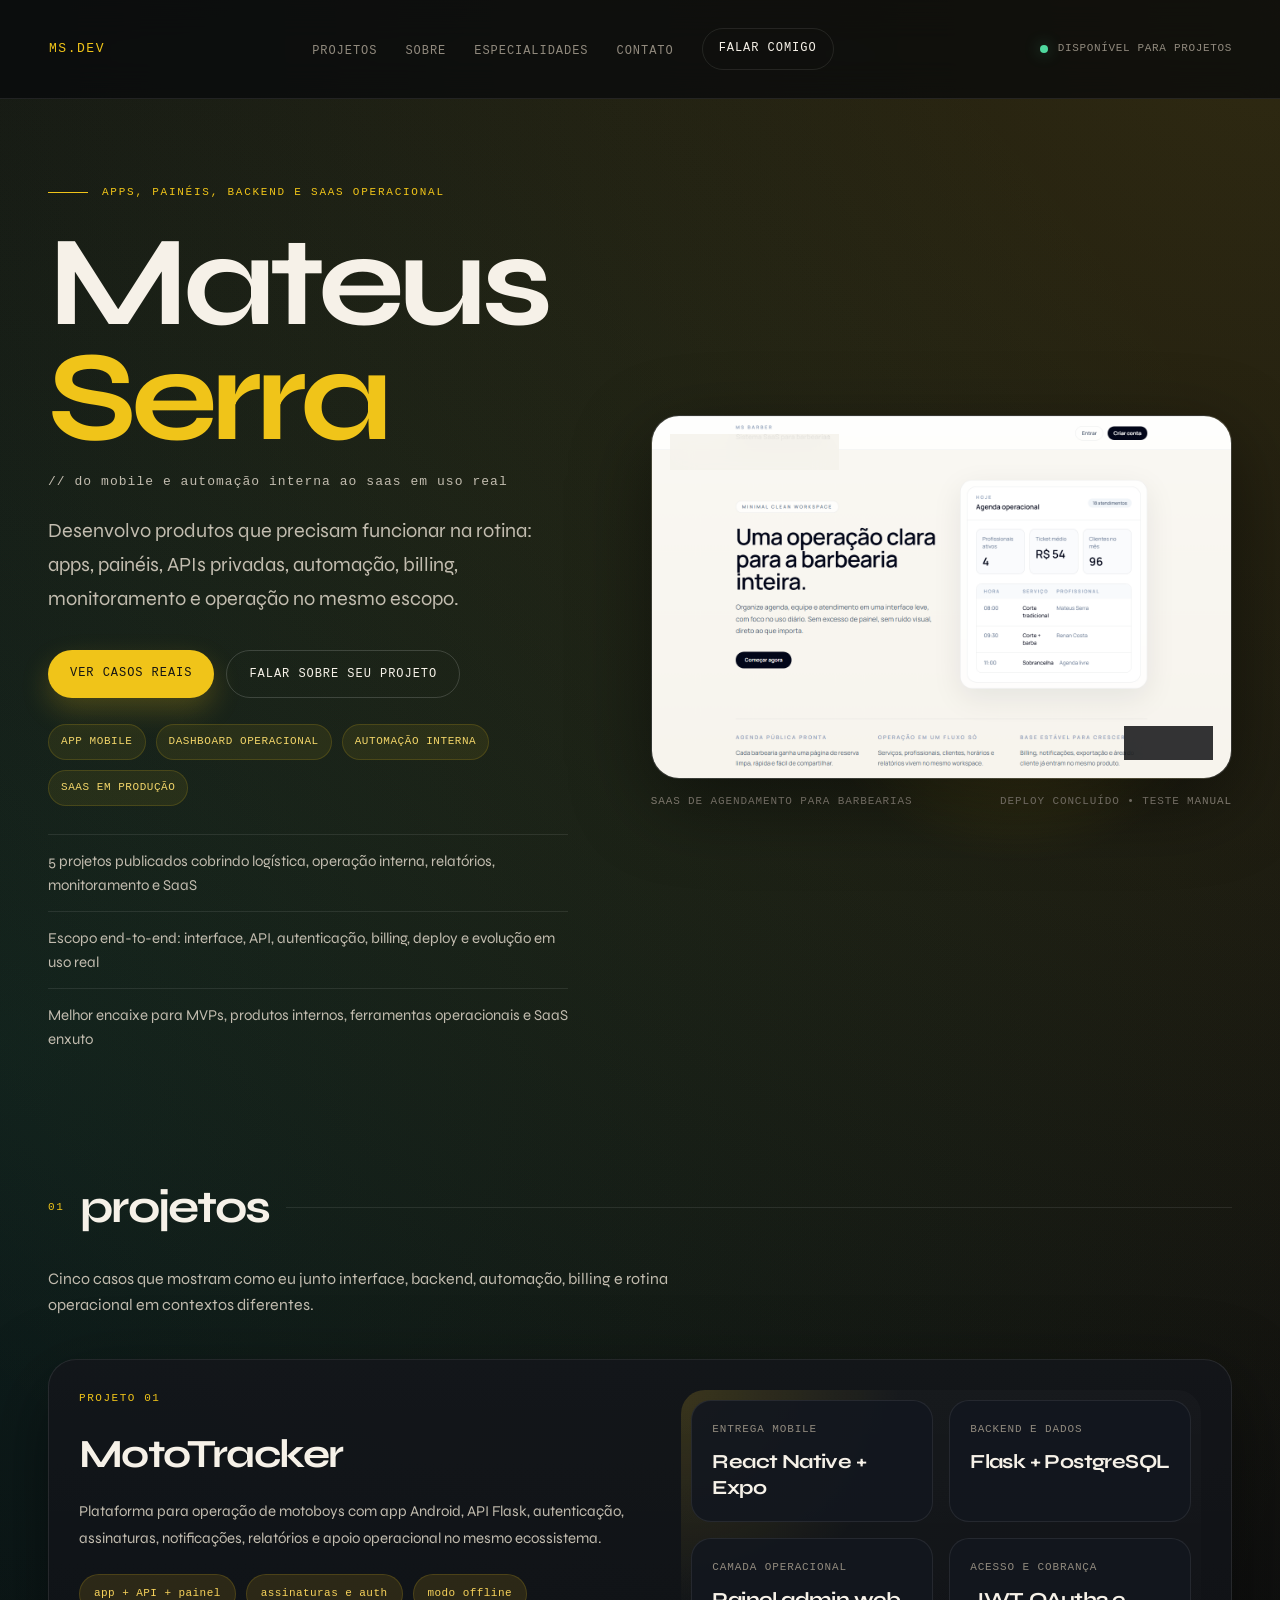
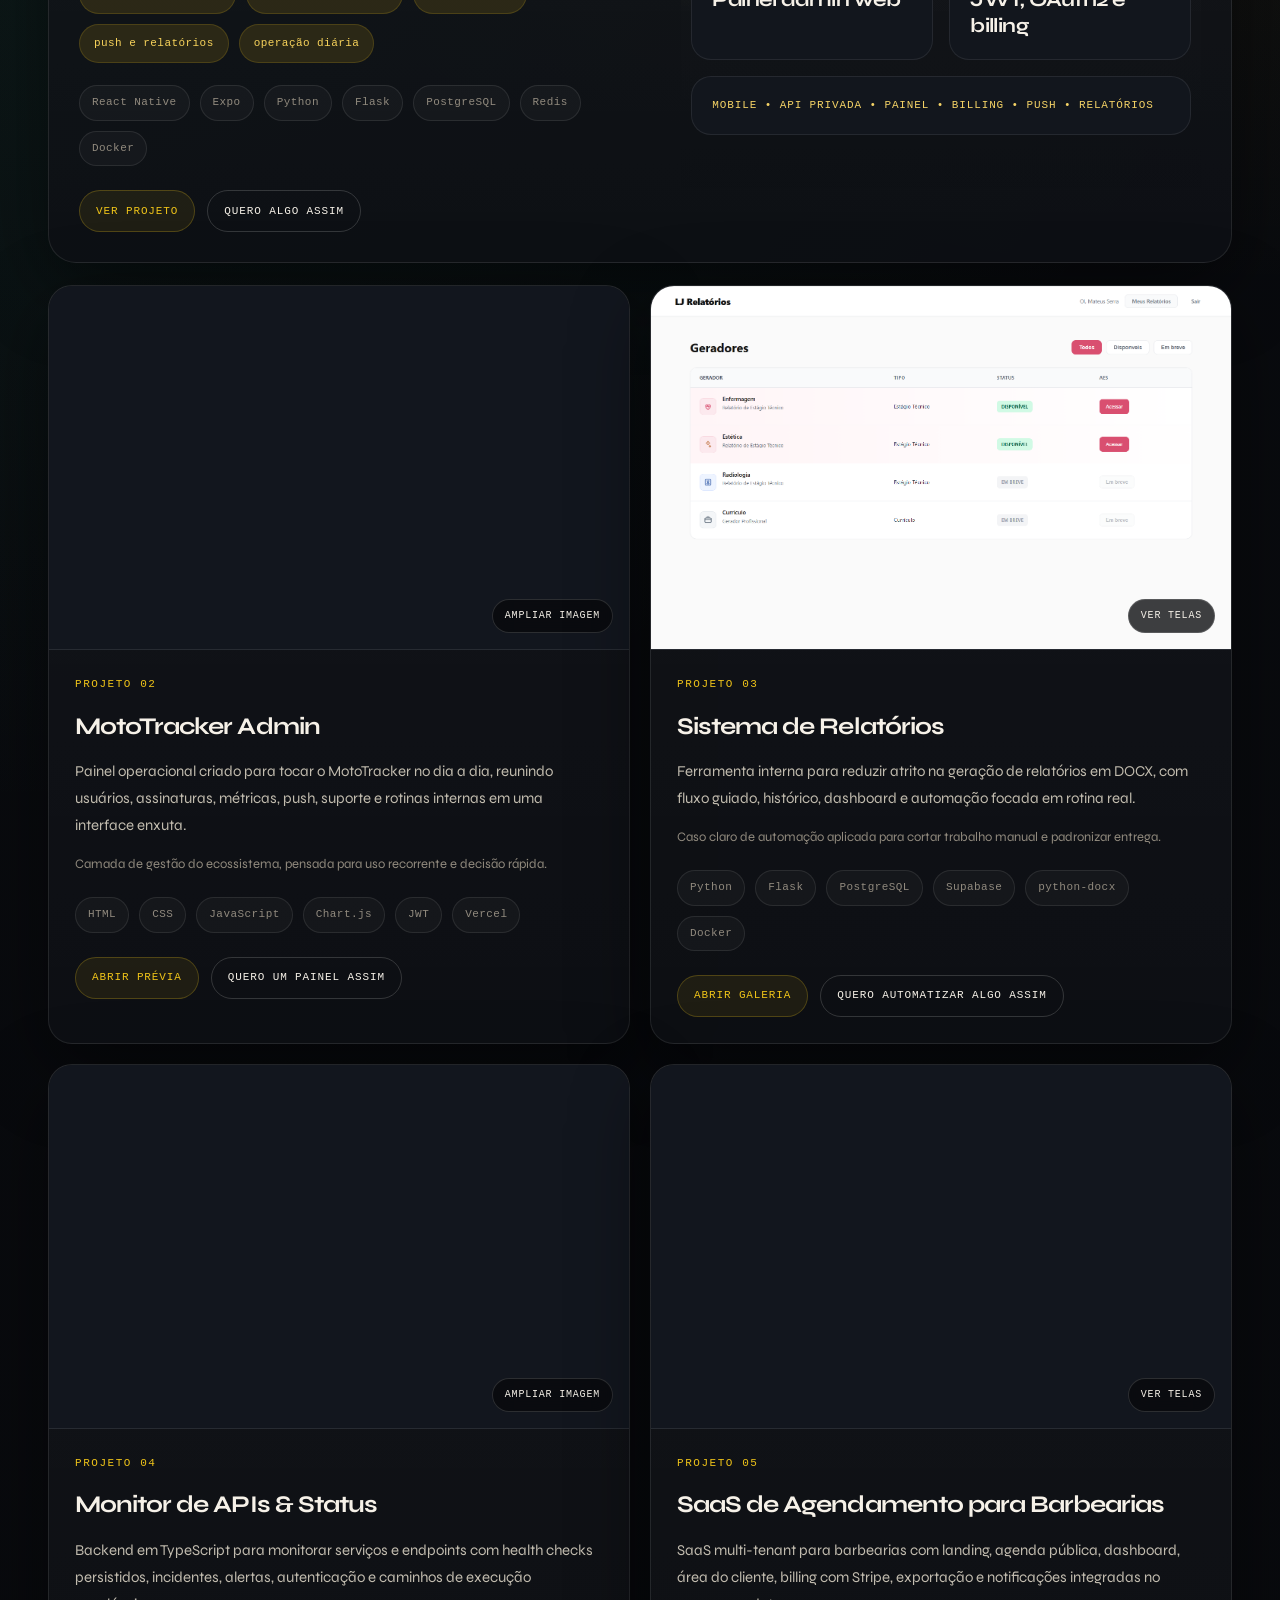
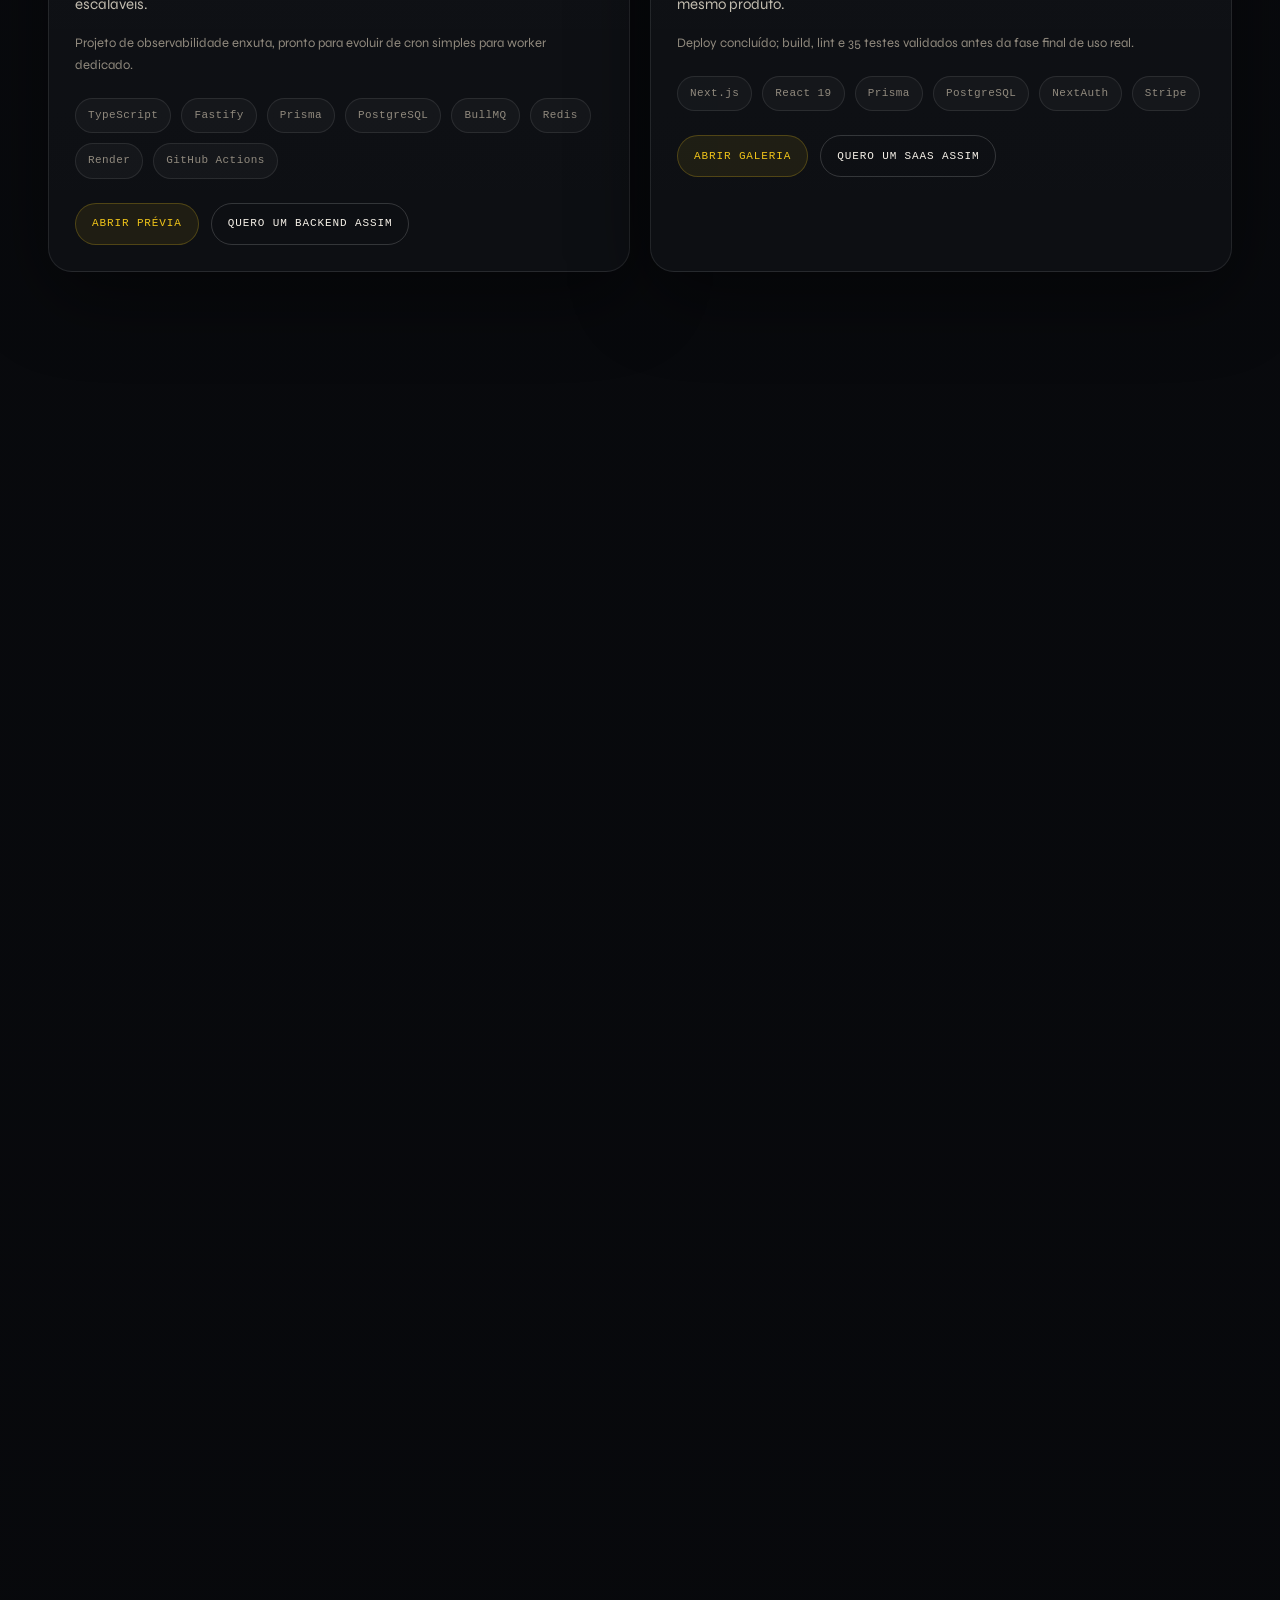
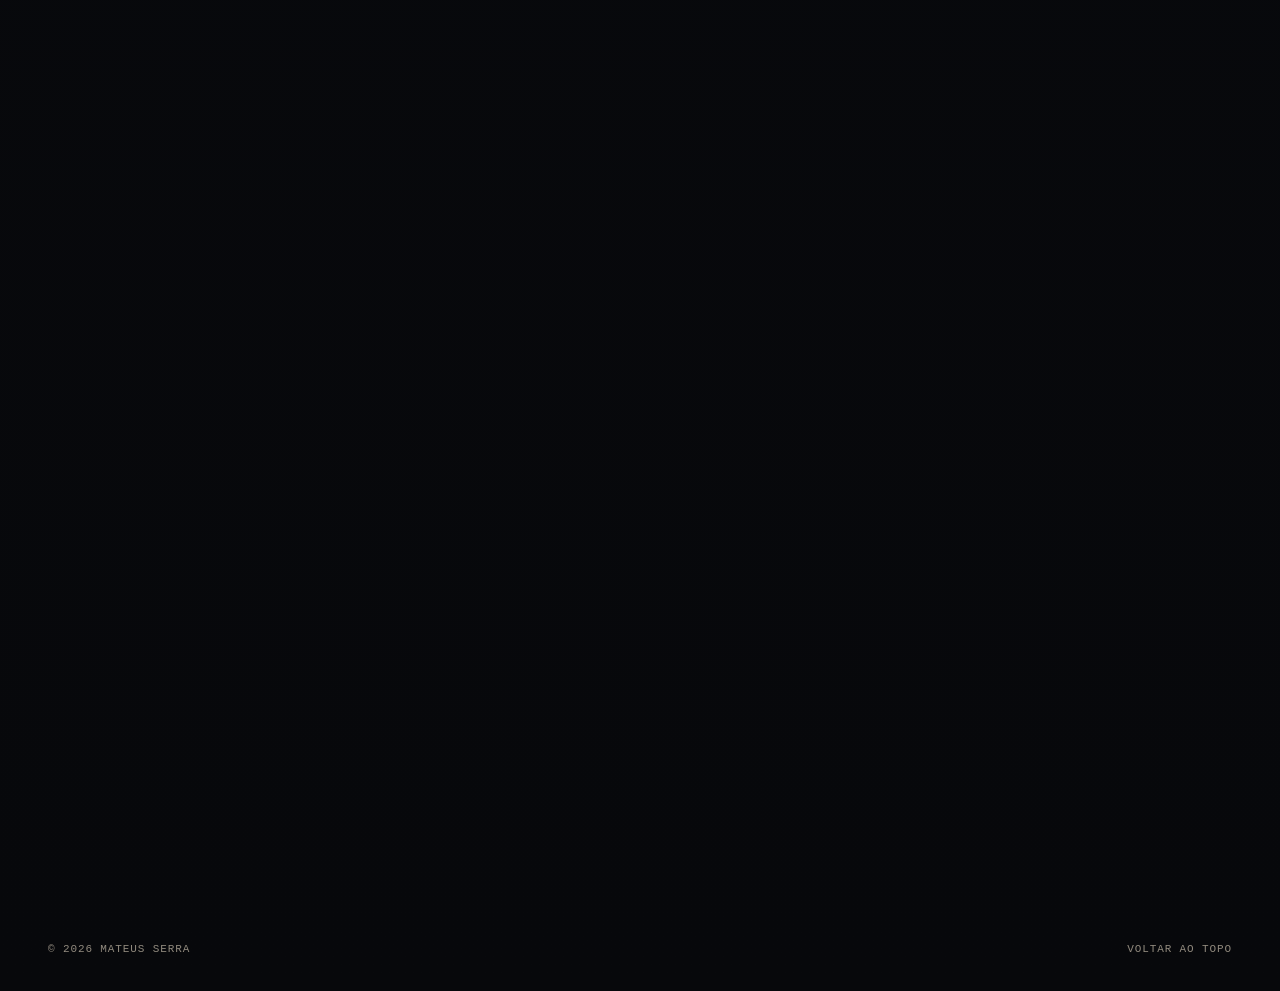
==== commit cda91aa1: "Remove completed project status badges" ====
--- a/index.html
+++ b/index.html
@@ -1,4 +1,4 @@
-﻿<!DOCTYPE html>
+<!DOCTYPE html>
 <html lang="pt-BR">
 <head>
     <meta charset="UTF-8">
@@ -9,28 +9,28 @@
     <meta name="author" content="Mateus Serra">
     <meta name="keywords" content="desenvolvedor, react native, next.js, python, flask, typescript, saas, dashboard, backend, portf&oacute;lio">
     <meta name="theme-color" content="#08090c">
-    <link rel="canonical" href="https://mateusserradev.ddns.net/portfolio/">
+    <link rel="canonical" href="https://ms-dev-portfolio.vercel.app/">
 
     <meta property="og:type" content="website">
     <meta property="og:site_name" content="Mateus Serra">
     <meta property="og:locale" content="pt_BR">
-    <meta property="og:url" content="https://mateusserradev.ddns.net/portfolio/">
+    <meta property="og:url" content="https://ms-dev-portfolio.vercel.app/">
     <meta property="og:title" content="Mateus Serra | Apps, Pain&eacute;is, Backends e SaaS em Produ&ccedil;&atilde;o">
     <meta property="og:description" content="Apps mobile, pain&eacute;is operacionais, automa&ccedil;&otilde;es, monitoramento e SaaS constru&iacute;dos para uso real.">
-    <meta property="og:image" content="https://mateusserradev.ddns.net/portfolio/social-preview.png">
+    <meta property="og:image" content="https://ms-dev-portfolio.vercel.app/social-preview.png">
     <meta property="og:image:width" content="1200">
     <meta property="og:image:height" content="630">
     <meta property="og:image:type" content="image/png">
     <meta property="og:image:alt" content="Card do portf&oacute;lio de Mateus Serra com foco em app mobile, backend e opera&ccedil;&atilde;o de produto.">
 
     <meta property="twitter:card" content="summary_large_image">
-    <meta property="twitter:url" content="https://mateusserradev.ddns.net/portfolio/">
+    <meta property="twitter:url" content="https://ms-dev-portfolio.vercel.app/">
     <meta property="twitter:title" content="Mateus Serra | Apps, Pain&eacute;is, Backends e SaaS em Produ&ccedil;&atilde;o">
     <meta property="twitter:description" content="Apps mobile, pain&eacute;is operacionais, automa&ccedil;&otilde;es, monitoramento e SaaS constru&iacute;dos para uso real.">
-    <meta property="twitter:image" content="https://mateusserradev.ddns.net/portfolio/social-preview.png">
+    <meta property="twitter:image" content="https://ms-dev-portfolio.vercel.app/social-preview.png">
     <meta property="twitter:image:alt" content="Card do portf&oacute;lio de Mateus Serra com foco em app mobile, backend e opera&ccedil;&atilde;o de produto.">
 
-    <link rel="icon" type="image/png" href="images/mslogo1.png?v=4">
+    <link rel="icon" type="image/svg+xml" href="favicon.svg?v=2">
     <link rel="preconnect" href="https://fonts.googleapis.com">
     <link rel="preconnect" href="https://fonts.gstatic.com" crossorigin>
     <link href="https://fonts.googleapis.com/css2?family=Syne:wght@400;500;700;800&display=swap" rel="stylesheet" media="print" onload="this.media='all'">
@@ -43,9 +43,7 @@
     <div class="page-noise" aria-hidden="true"></div>
 
     <nav class="site-nav">
-        <a href="#hero" class="nav-logo" aria-label="Mateus Serra">
-            <img src="images/mslogo1.png" alt="MS DEV" decoding="async">
-        </a>
+        <a href="#hero" class="nav-logo">ms.dev</a>
 
         <button
             class="nav-toggle"
@@ -115,10 +113,6 @@
                     >
                     <div class="hero-visual-overlay">
                         <span class="hero-visual-kicker">projeto em destaque</span>
-                        <div class="hero-visual-status">
-                            <span class="hero-visual-pill">em fase de teste</span>
-                            <span class="hero-visual-pill hero-visual-pill-muted">5% restante</span>
-                        </div>
                     </div>
                     <button type="button" class="hero-visual-badge" data-open-gallery="saas-barbearia">ver telas</button>
                 </div>
@@ -168,7 +162,7 @@
                     </div>
 
                     <div class="project-actions">
-                        <a href="https://mateusserradev.ddns.net/" class="project-link" target="_blank" rel="noreferrer">ver projeto</a>
+                        <a href="https://mototrackersite.vercel.app/" class="project-link" target="_blank" rel="noreferrer">ver projeto</a>
                         <a href="#contato" class="project-link ghost">quero algo assim</a>
                     </div>
                 </div>
@@ -223,7 +217,7 @@
                             <span class="tag">JavaScript</span>
                             <span class="tag">Chart.js</span>
                             <span class="tag">JWT</span>
-                            <span class="tag">VM / Nginx</span>
+                            <span class="tag">Vercel</span>
                         </div>
 
                         <div class="project-actions">
@@ -434,7 +428,7 @@
                     <div class="skill-group-title">deploy, observabilidade e opera&ccedil;&atilde;o</div>
                     <p class="skill-group-copy">Infra suficiente para colocar no ar, acompanhar sa&uacute;de do sistema e sustentar evolu&ccedil;&atilde;o sem excesso de complexidade.</p>
                     <ul class="skill-list">
-                        <li>Docker, Nginx, systemd, cron, healthcheck, alertas e GitHub Actions</li>
+                        <li>Docker, Render, Vercel, Railway, cron, healthcheck, alertas e GitHub Actions</li>
                         <li>monitoramento, testes, valida&ccedil;&atilde;o em produ&ccedil;&atilde;o e rotina operacional</li>
                         <li>provas: Monitor de APIs, SaaS de Barbearia e MotoTracker Admin</li>
                     </ul>
@@ -519,4 +513,3 @@
     <script src="js/script.js"></script>
 </body>
 </html>
-
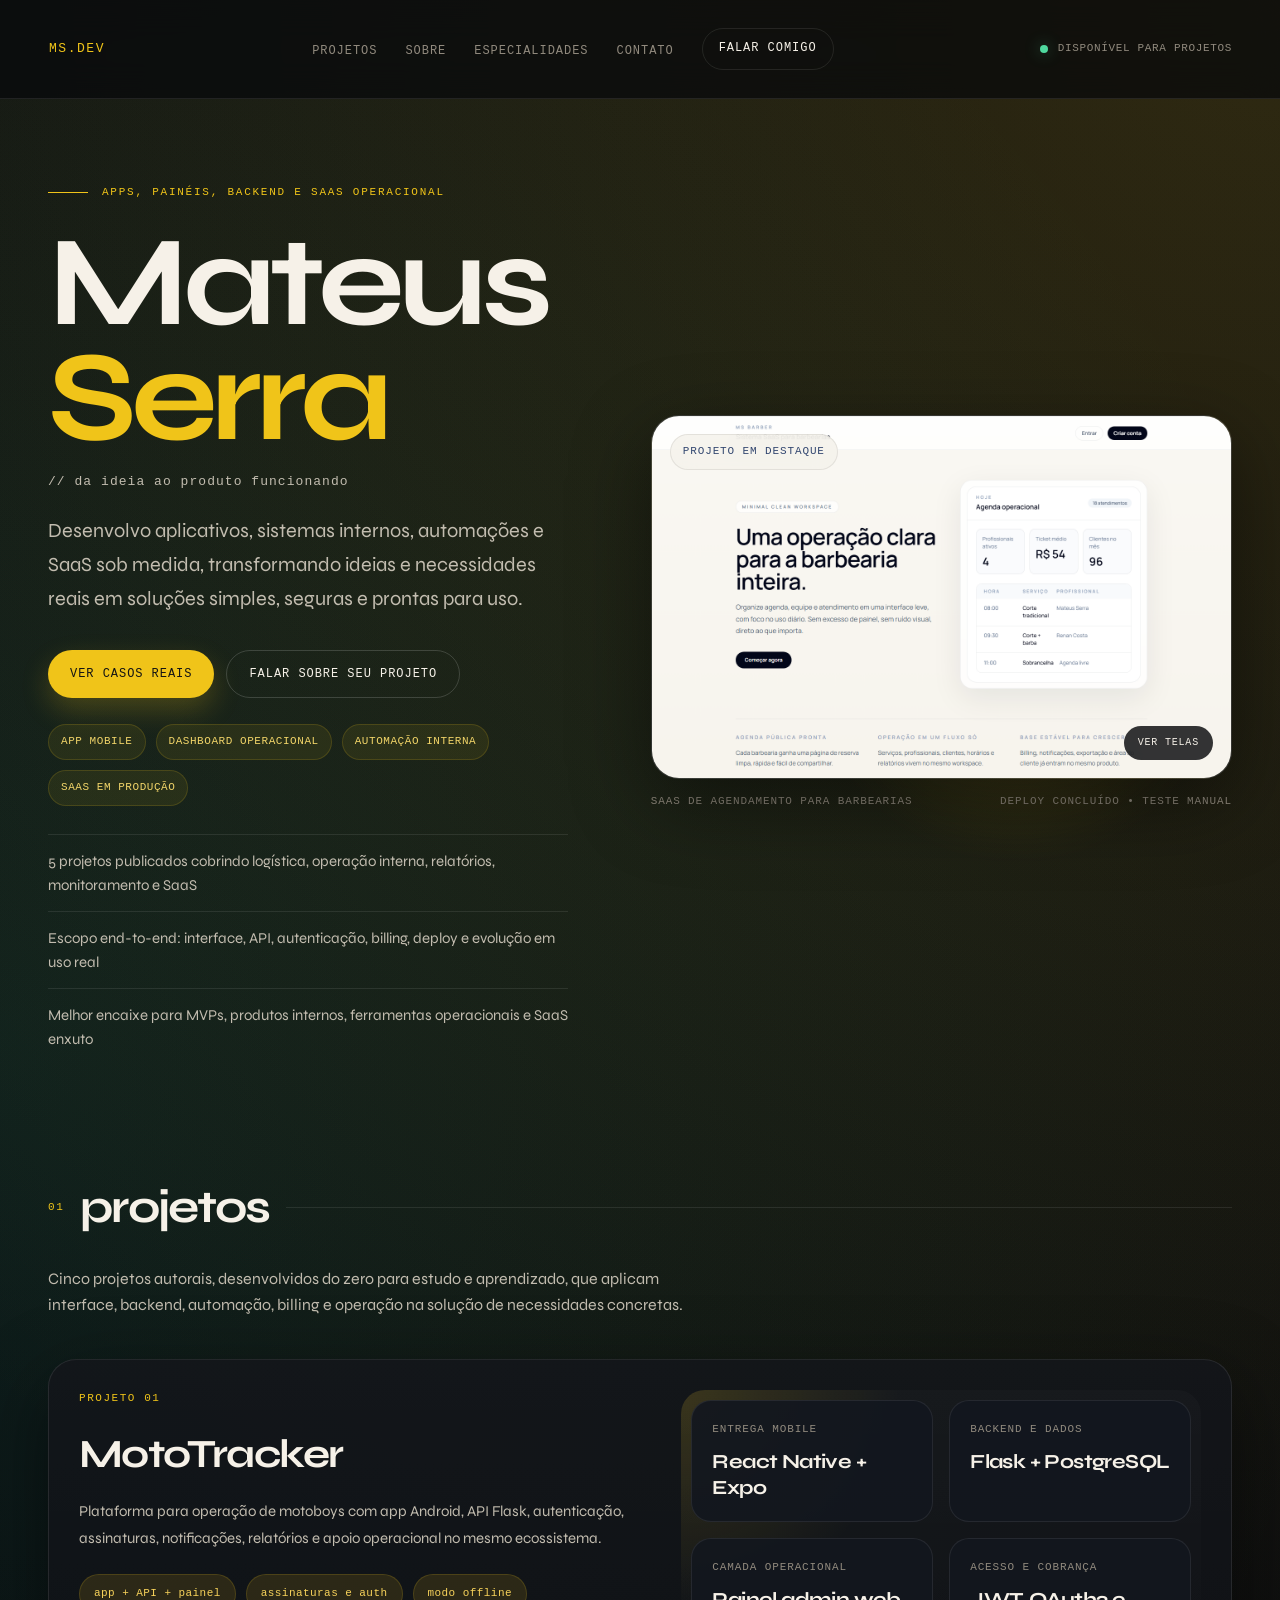
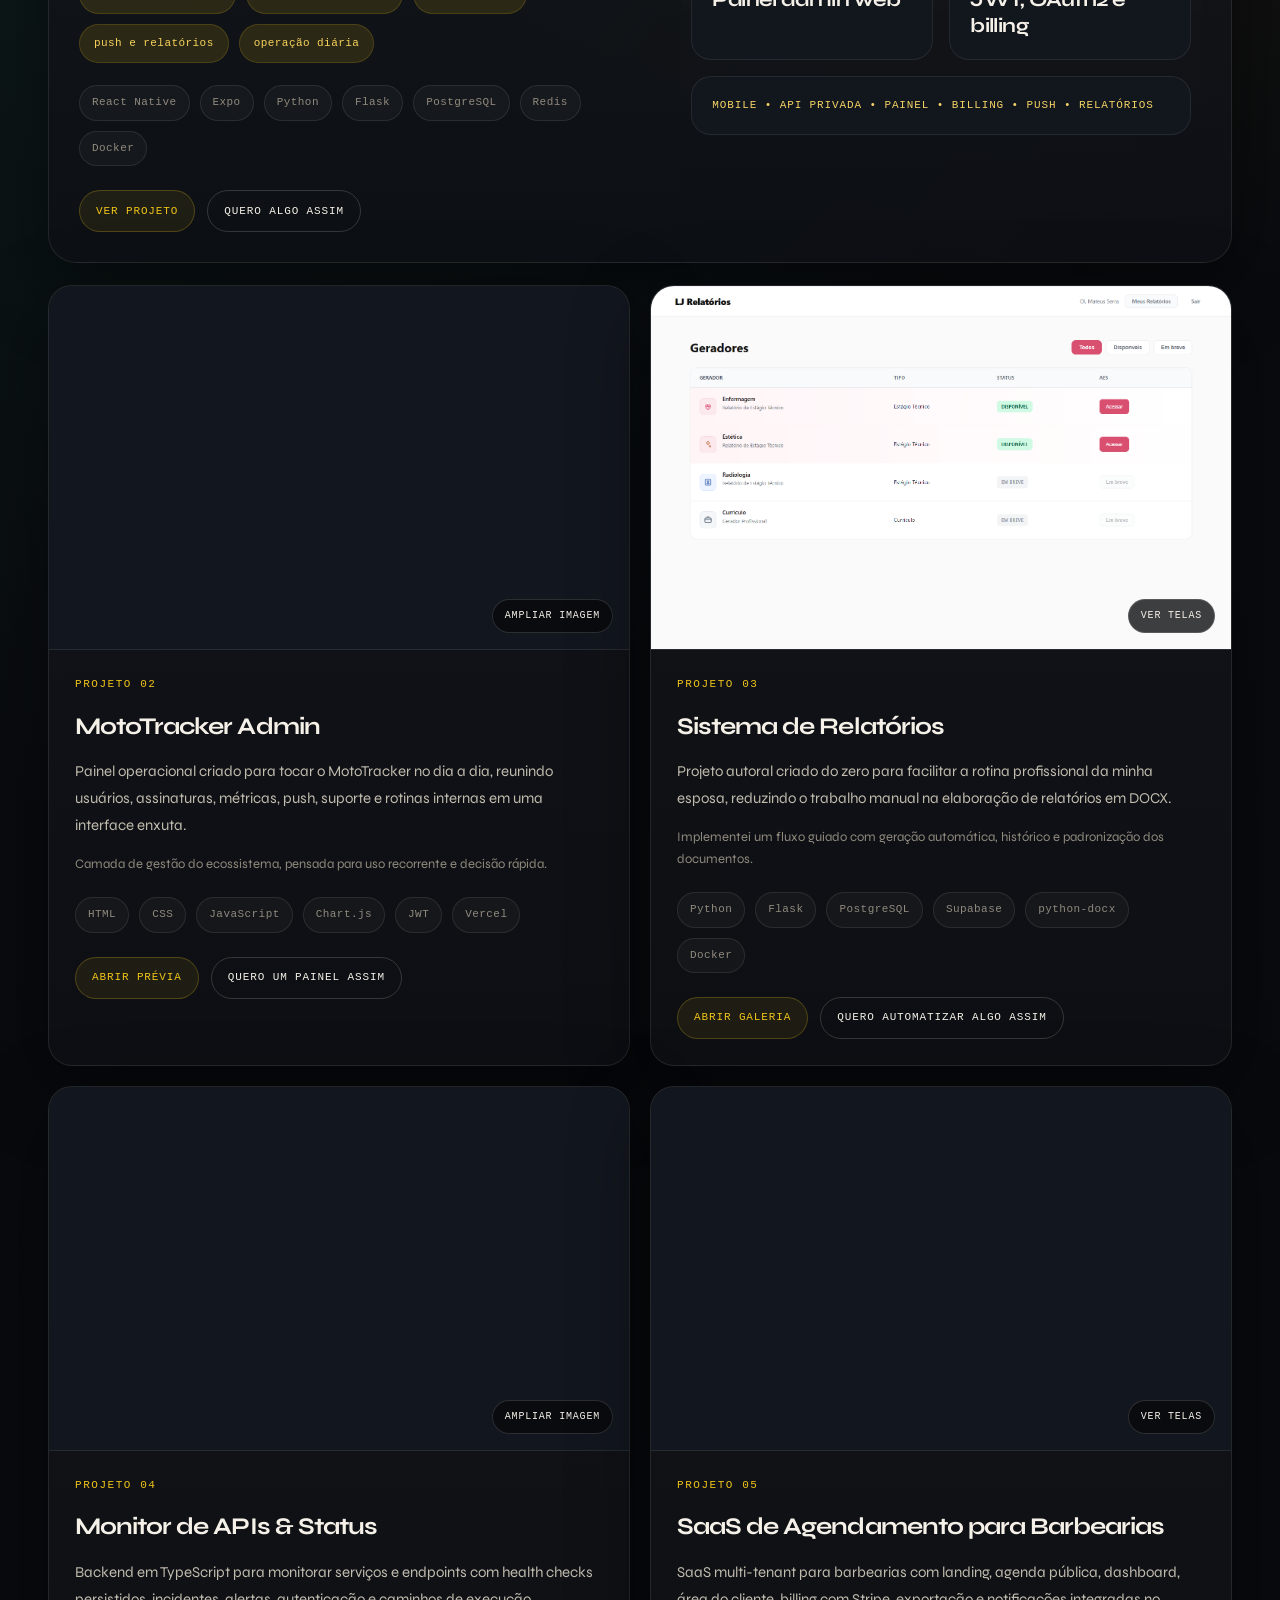
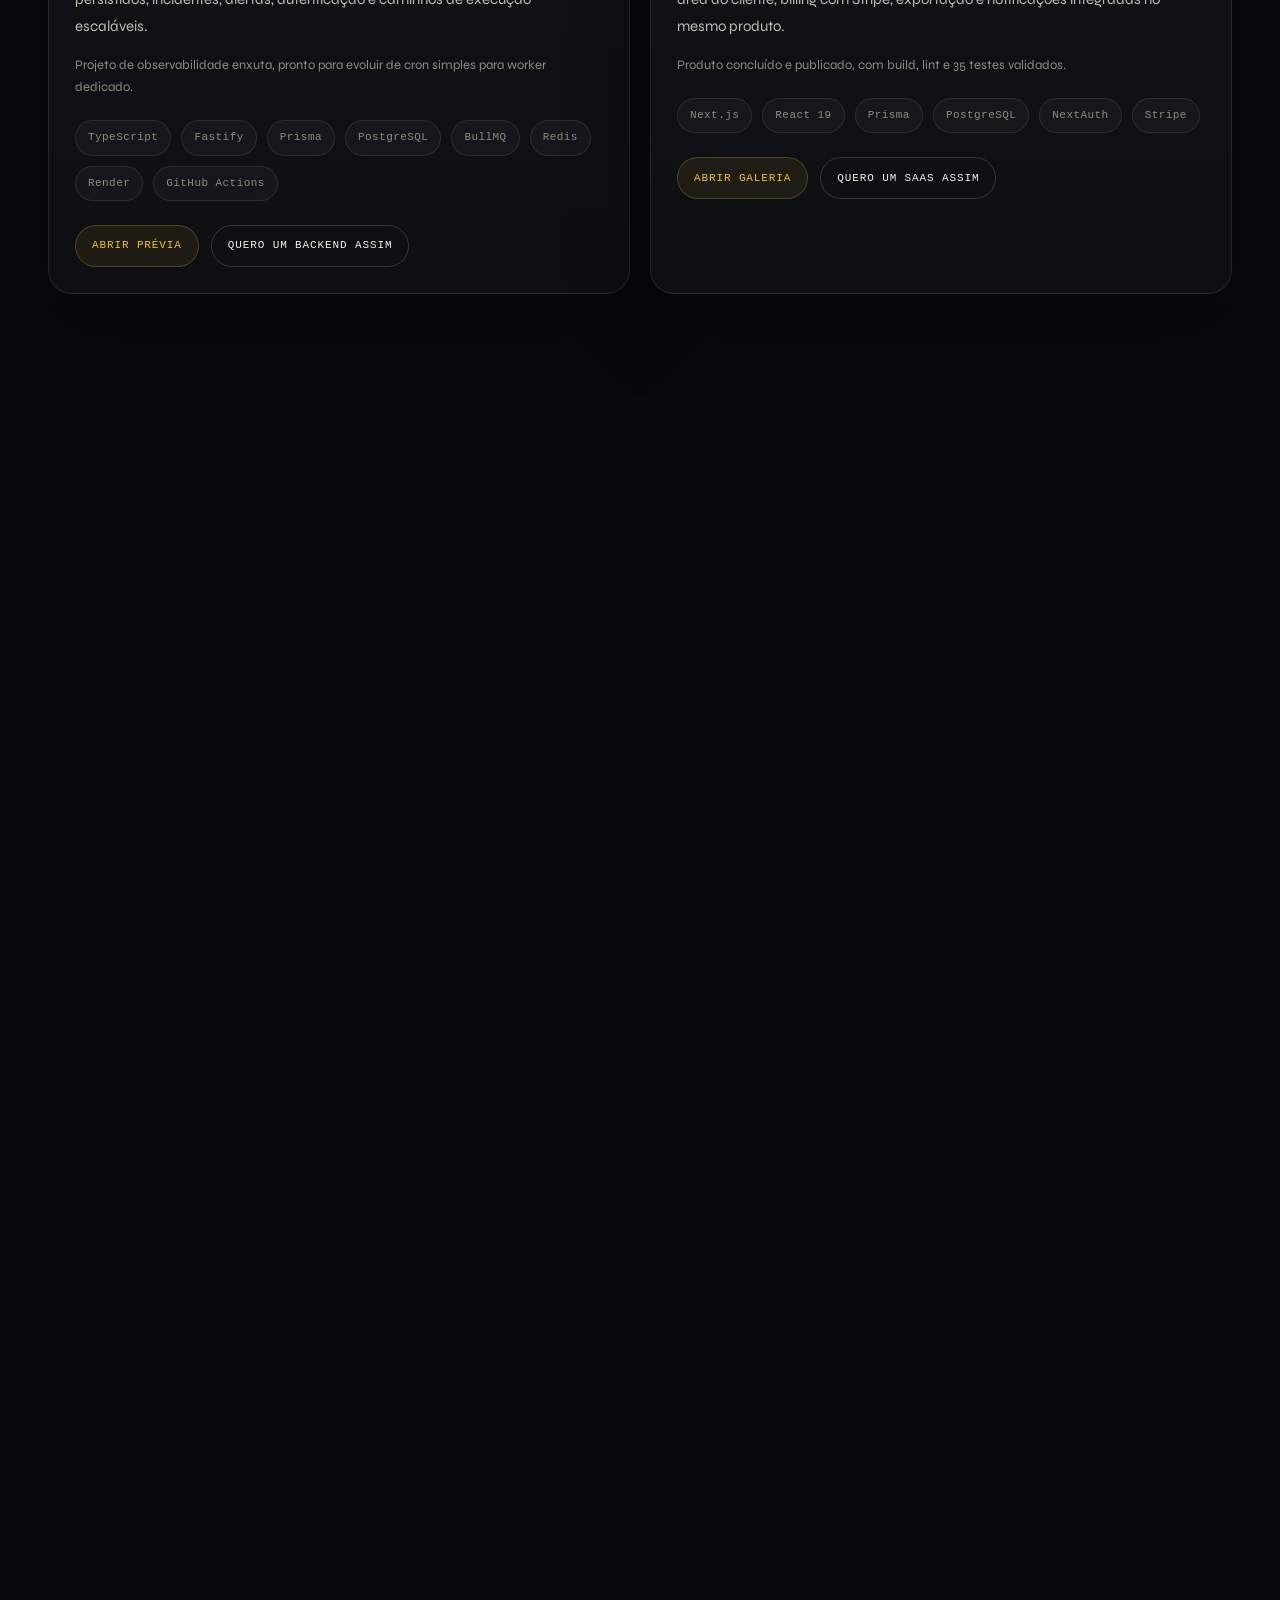
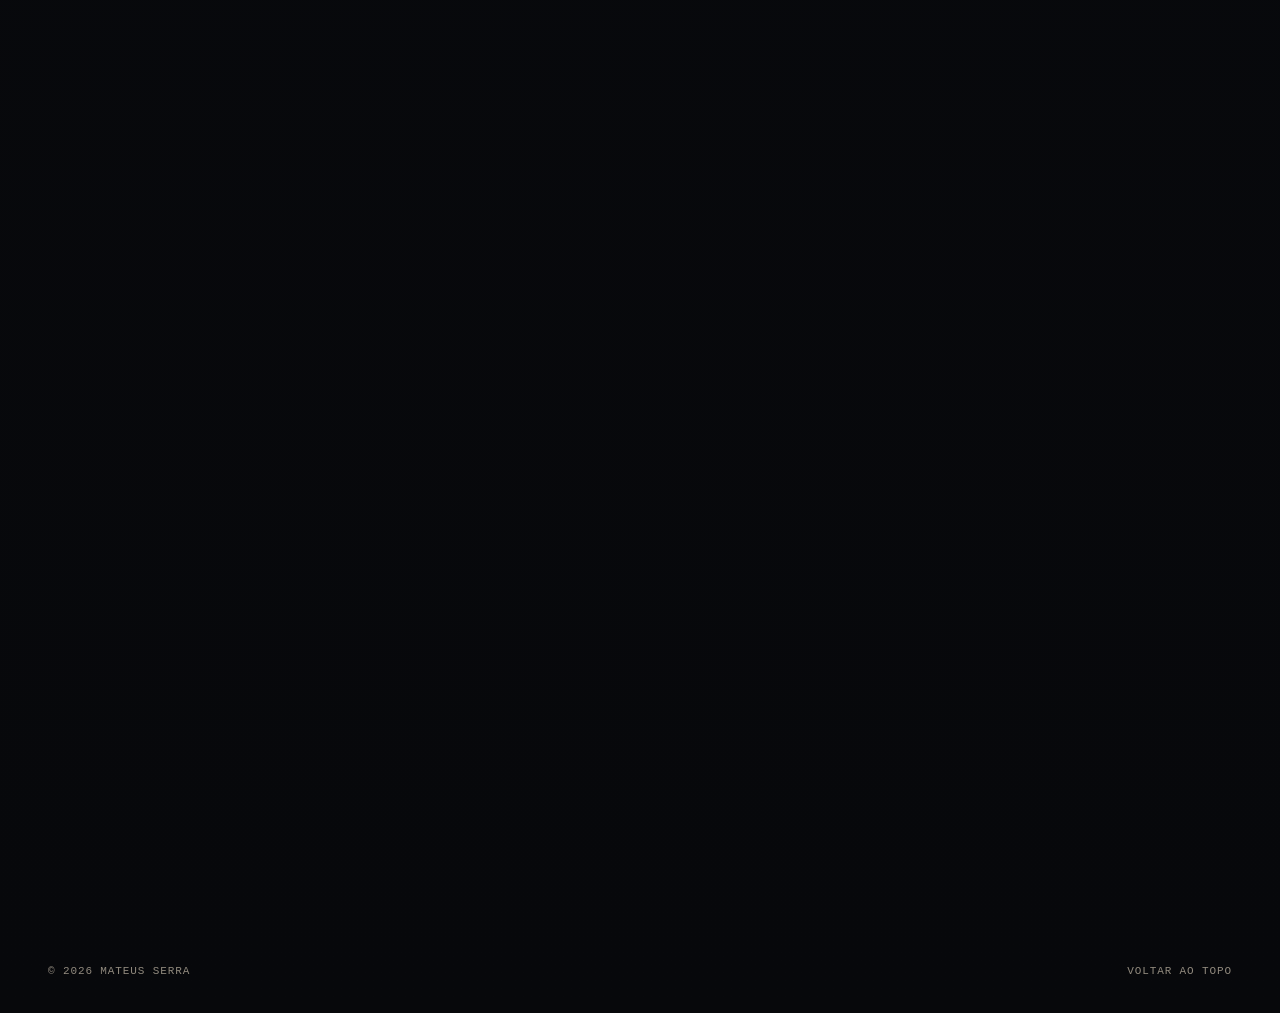
==== commit aad0a37a: "Melhorar cópia de portfólio e metadados de SEO" ====
--- a/index.html
+++ b/index.html
@@ -9,25 +9,25 @@
     <meta name="author" content="Mateus Serra">
     <meta name="keywords" content="desenvolvedor, react native, next.js, python, flask, typescript, saas, dashboard, backend, portf&oacute;lio">
     <meta name="theme-color" content="#08090c">
-    <link rel="canonical" href="https://ms-dev-portfolio.vercel.app/">
+    <link rel="canonical" href="https://mateusserradev.ddns.net/portfolio/">
 
     <meta property="og:type" content="website">
     <meta property="og:site_name" content="Mateus Serra">
     <meta property="og:locale" content="pt_BR">
-    <meta property="og:url" content="https://ms-dev-portfolio.vercel.app/">
+    <meta property="og:url" content="https://mateusserradev.ddns.net/portfolio/">
     <meta property="og:title" content="Mateus Serra | Apps, Pain&eacute;is, Backends e SaaS em Produ&ccedil;&atilde;o">
     <meta property="og:description" content="Apps mobile, pain&eacute;is operacionais, automa&ccedil;&otilde;es, monitoramento e SaaS constru&iacute;dos para uso real.">
-    <meta property="og:image" content="https://ms-dev-portfolio.vercel.app/social-preview.png">
+    <meta property="og:image" content="https://mateusserradev.ddns.net/portfolio/social-preview.png">
     <meta property="og:image:width" content="1200">
     <meta property="og:image:height" content="630">
     <meta property="og:image:type" content="image/png">
     <meta property="og:image:alt" content="Card do portf&oacute;lio de Mateus Serra com foco em app mobile, backend e opera&ccedil;&atilde;o de produto.">
 
     <meta property="twitter:card" content="summary_large_image">
-    <meta property="twitter:url" content="https://ms-dev-portfolio.vercel.app/">
+    <meta property="twitter:url" content="https://mateusserradev.ddns.net/portfolio/">
     <meta property="twitter:title" content="Mateus Serra | Apps, Pain&eacute;is, Backends e SaaS em Produ&ccedil;&atilde;o">
     <meta property="twitter:description" content="Apps mobile, pain&eacute;is operacionais, automa&ccedil;&otilde;es, monitoramento e SaaS constru&iacute;dos para uso real.">
-    <meta property="twitter:image" content="https://ms-dev-portfolio.vercel.app/social-preview.png">
+    <meta property="twitter:image" content="https://mateusserradev.ddns.net/portfolio/social-preview.png">
     <meta property="twitter:image:alt" content="Card do portf&oacute;lio de Mateus Serra com foco em app mobile, backend e opera&ccedil;&atilde;o de produto.">
 
     <link rel="icon" type="image/svg+xml" href="favicon.svg?v=2">
@@ -38,6 +38,54 @@
         <link href="https://fonts.googleapis.com/css2?family=Syne:wght@400;500;700;800&display=swap" rel="stylesheet">
     </noscript>
     <link rel="stylesheet" href="css/styles.css">
+
+    <script type="application/ld+json">
+    {
+        "@context": "https://schema.org",
+        "@graph": [
+            {
+                "@type": "Person",
+                "@id": "https://mateusserradev.ddns.net/portfolio/#person",
+                "name": "Mateus Serra",
+                "url": "https://mateusserradev.ddns.net/portfolio/",
+                "image": "https://mateusserradev.ddns.net/portfolio/social-preview.png",
+                "jobTitle": "Desenvolvedor de Software",
+                "description": "Desenvolvedor de aplicativos, sistemas internos, automacoes e SaaS sob medida.",
+                "sameAs": [
+                    "https://github.com/mateuspserra",
+                    "https://www.linkedin.com/in/mateuspserra/"
+                ],
+                "knowsAbout": [
+                    "Desenvolvimento de aplicativos",
+                    "Sistemas internos",
+                    "Automacao de processos",
+                    "APIs",
+                    "SaaS",
+                    "DevOps"
+                ]
+            },
+            {
+                "@type": "ProfessionalService",
+                "@id": "https://mateusserradev.ddns.net/portfolio/#service",
+                "name": "Mateus Serra - Desenvolvimento de Software",
+                "url": "https://mateusserradev.ddns.net/portfolio/",
+                "image": "https://mateusserradev.ddns.net/portfolio/social-preview.png",
+                "description": "Desenvolvimento sob medida de aplicativos, sistemas internos, automacoes, APIs e SaaS.",
+                "founder": {
+                    "@id": "https://mateusserradev.ddns.net/portfolio/#person"
+                },
+                "areaServed": "BR",
+                "serviceType": [
+                    "Desenvolvimento de aplicativos",
+                    "Desenvolvimento de sistemas internos",
+                    "Automacao de processos",
+                    "Desenvolvimento de APIs",
+                    "Desenvolvimento de SaaS"
+                ]
+            }
+        ]
+    }
+    </script>
 </head>
 <body>
     <div class="page-noise" aria-hidden="true"></div>
@@ -76,10 +124,10 @@
             <div class="hero-copy">
                 <p class="hero-eyebrow fade-in">apps, pain&eacute;is, backend e saas operacional</p>
                 <h1 class="hero-name fade-in">Mateus<br><span>Serra</span></h1>
-                <p class="hero-role fade-in">// do mobile e automa&ccedil;&atilde;o interna ao saas em uso real</p>
+                <p class="hero-role fade-in">// da ideia ao produto funcionando</p>
                 <p class="hero-desc fade-in">
-                    Desenvolvo produtos que precisam funcionar na rotina: apps, pain&eacute;is, APIs privadas,
-                    automa&ccedil;&atilde;o, billing, monitoramento e opera&ccedil;&atilde;o no mesmo escopo.
+                    Desenvolvo aplicativos, sistemas internos, automa&ccedil;&otilde;es e SaaS sob medida,
+                    transformando ideias e necessidades reais em solu&ccedil;&otilde;es simples, seguras e prontas para uso.
                 </p>
 
                 <div class="hero-actions fade-in">
@@ -131,7 +179,8 @@
             </div>
 
             <p class="section-copy">
-                Cinco casos que mostram como eu junto interface, backend, automa&ccedil;&atilde;o, billing e rotina operacional em contextos diferentes.
+                Cinco projetos autorais, desenvolvidos do zero para estudo e aprendizado, que aplicam interface, backend,
+                automa&ccedil;&atilde;o, billing e opera&ccedil;&atilde;o na solu&ccedil;&atilde;o de necessidades concretas.
             </p>
 
             <article class="project-feature reveal">
@@ -244,10 +293,10 @@
                         <div class="project-num">projeto 03</div>
                         <h3 class="project-title">Sistema de Relat&oacute;rios</h3>
                         <p class="project-desc">
-                            Ferramenta interna para reduzir atrito na gera&ccedil;&atilde;o de relat&oacute;rios em DOCX,
-                            com fluxo guiado, hist&oacute;rico, dashboard e automa&ccedil;&atilde;o focada em rotina real.
+                            Projeto autoral criado do zero para facilitar a rotina profissional da minha esposa,
+                            reduzindo o trabalho manual na elabora&ccedil;&atilde;o de relat&oacute;rios em DOCX.
                         </p>
-                        <p class="project-note">Caso claro de automa&ccedil;&atilde;o aplicada para cortar trabalho manual e padronizar entrega.</p>
+                        <p class="project-note">Implementei um fluxo guiado com gera&ccedil;&atilde;o autom&aacute;tica, hist&oacute;rico e padroniza&ccedil;&atilde;o dos documentos.</p>
 
                         <div class="project-tags">
                             <span class="tag">Python</span>
@@ -325,7 +374,7 @@
                             SaaS multi-tenant para barbearias com landing, agenda p&uacute;blica, dashboard, &aacute;rea do cliente,
                             billing com Stripe, exporta&ccedil;&atilde;o e notifica&ccedil;&otilde;es integradas no mesmo produto.
                         </p>
-                        <p class="project-note">Deploy conclu&iacute;do; build, lint e 35 testes validados antes da fase final de uso real.</p>
+                        <p class="project-note">Produto conclu&iacute;do e publicado, com build, lint e 35 testes validados.</p>
 
                         <div class="project-tags">
                             <span class="tag">Next.js</span>
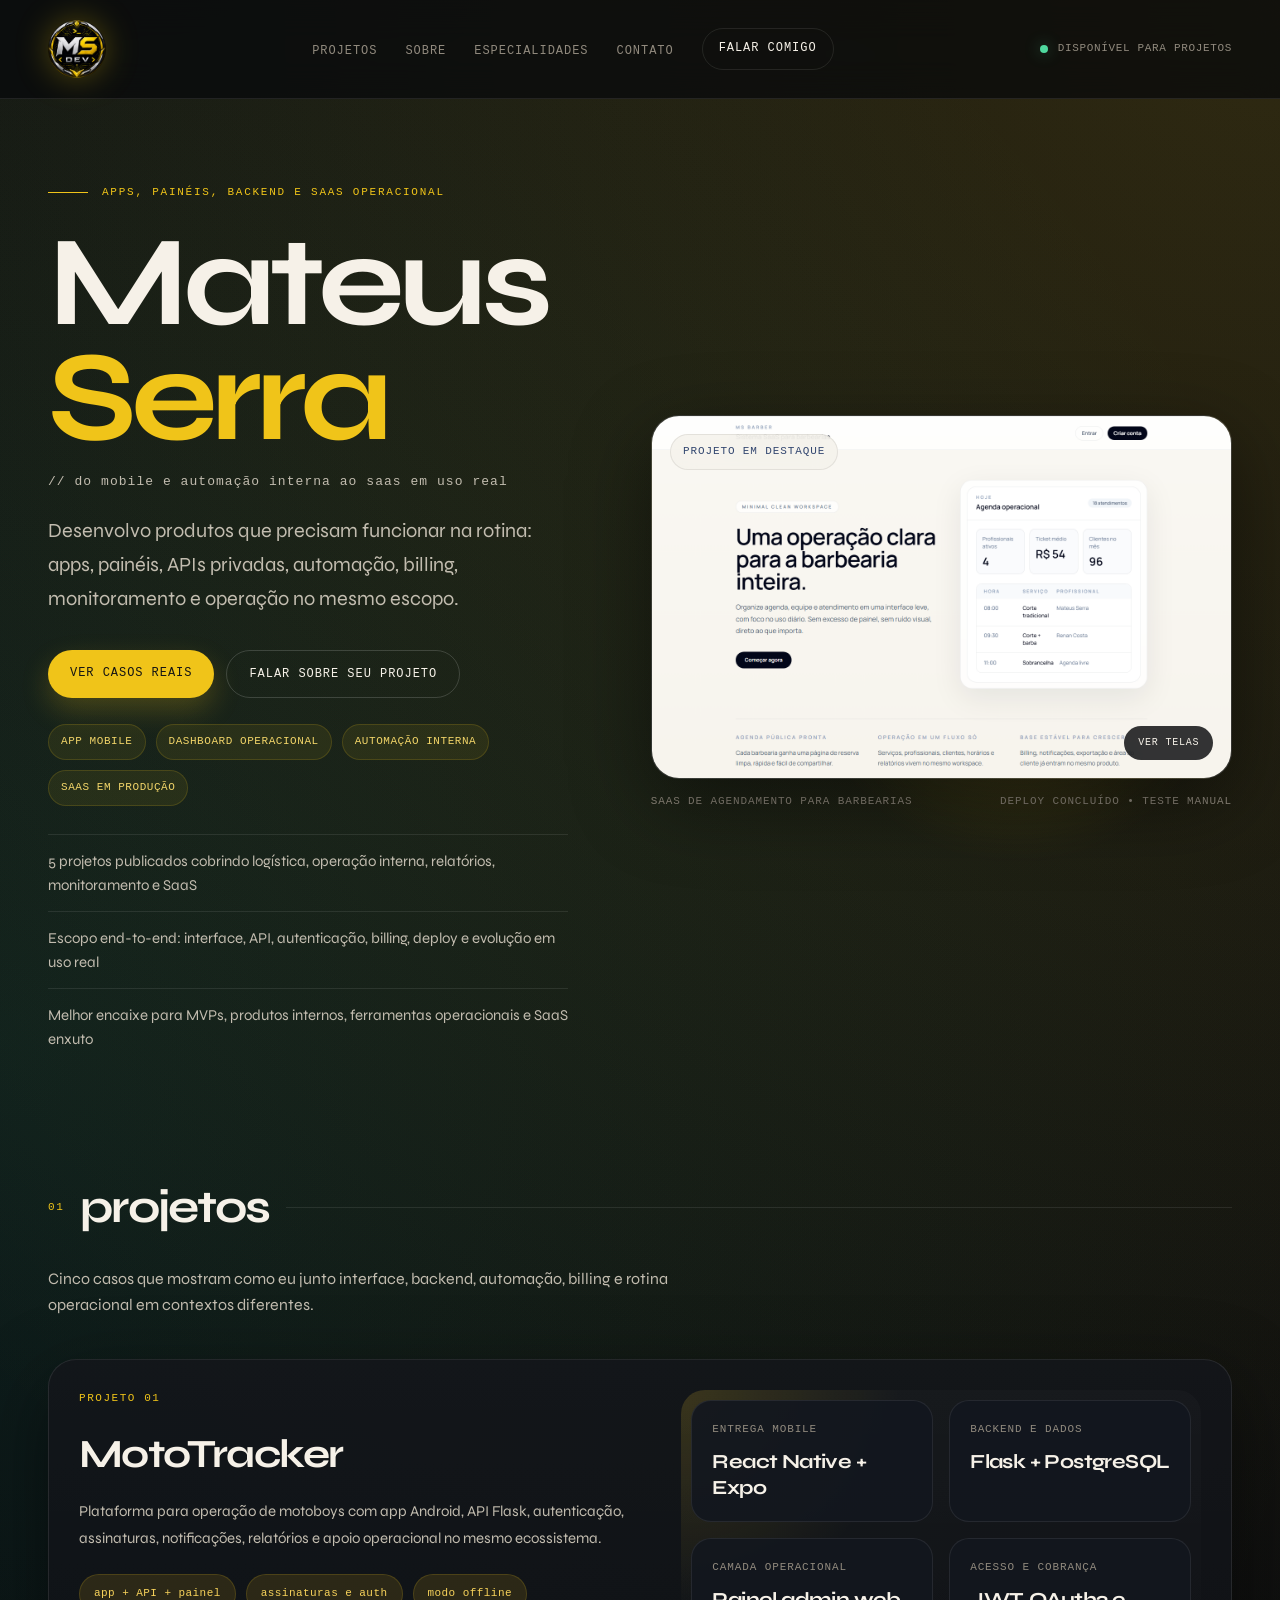
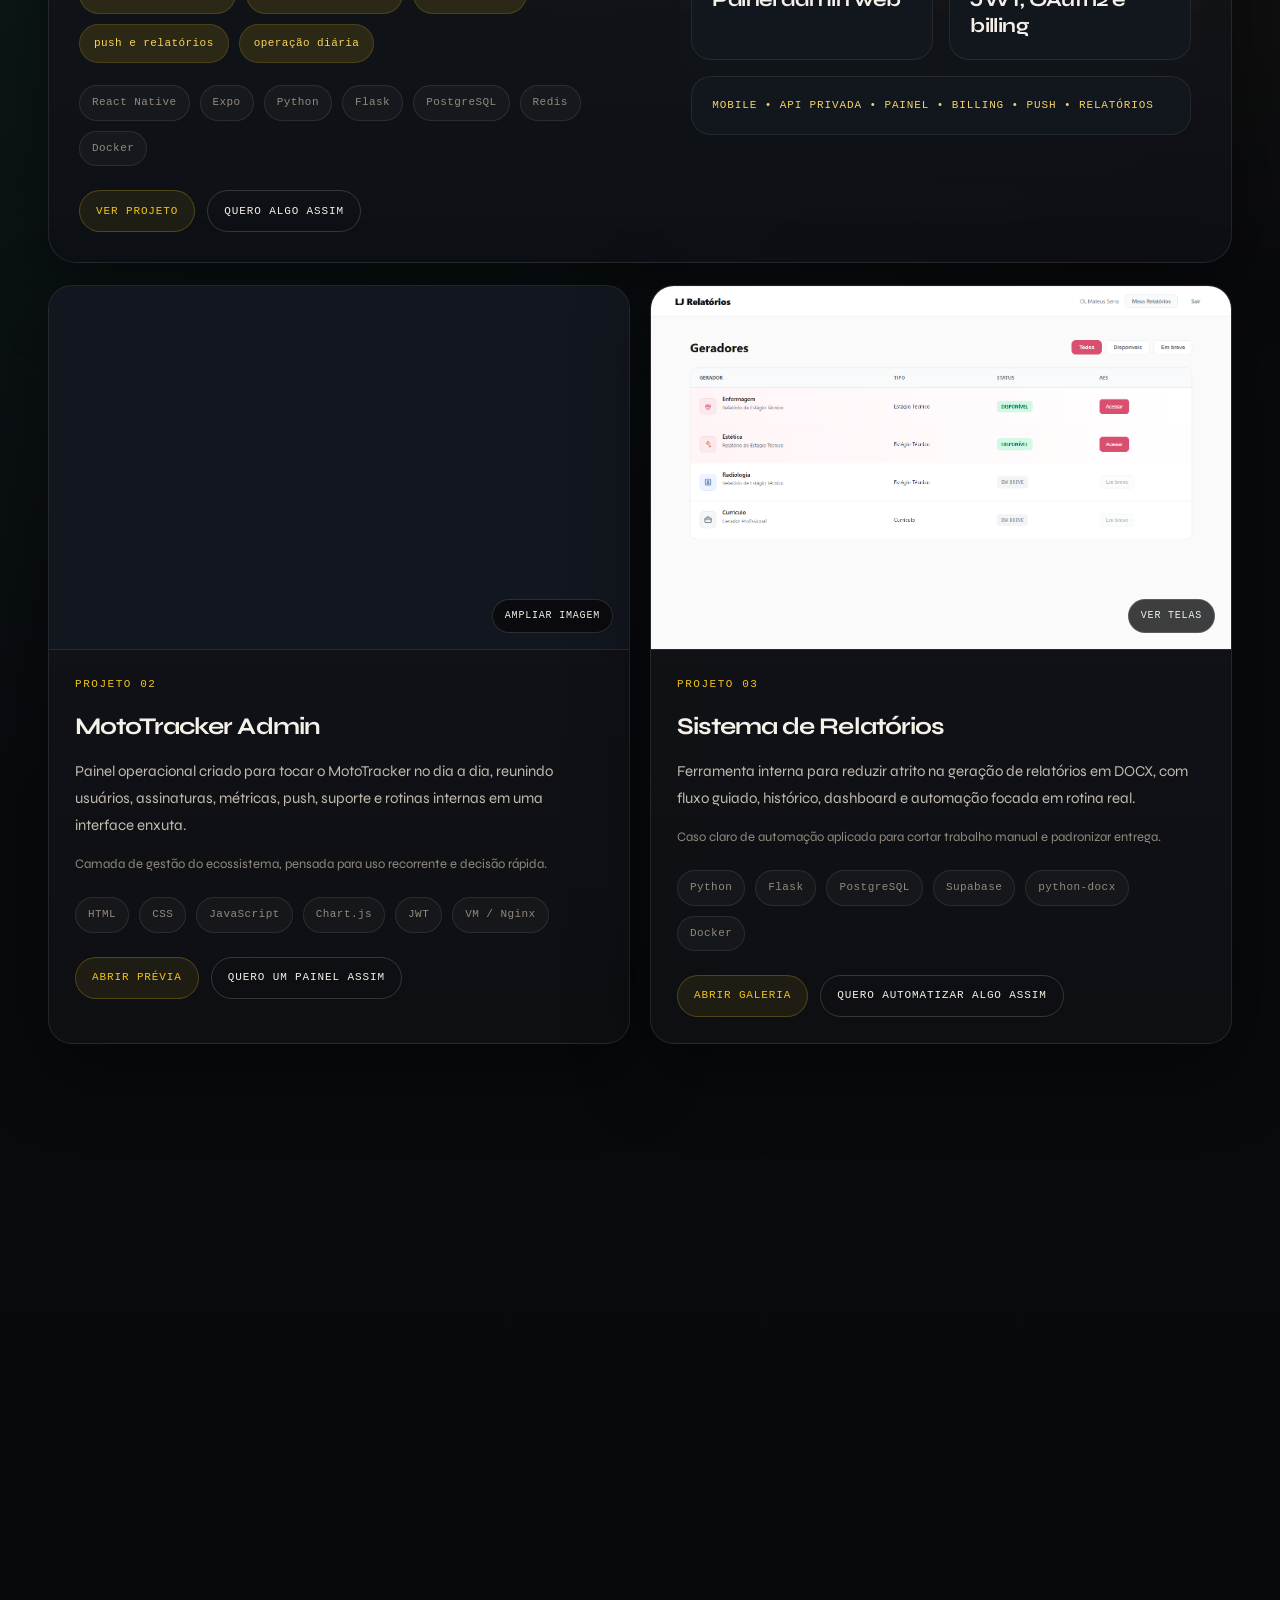
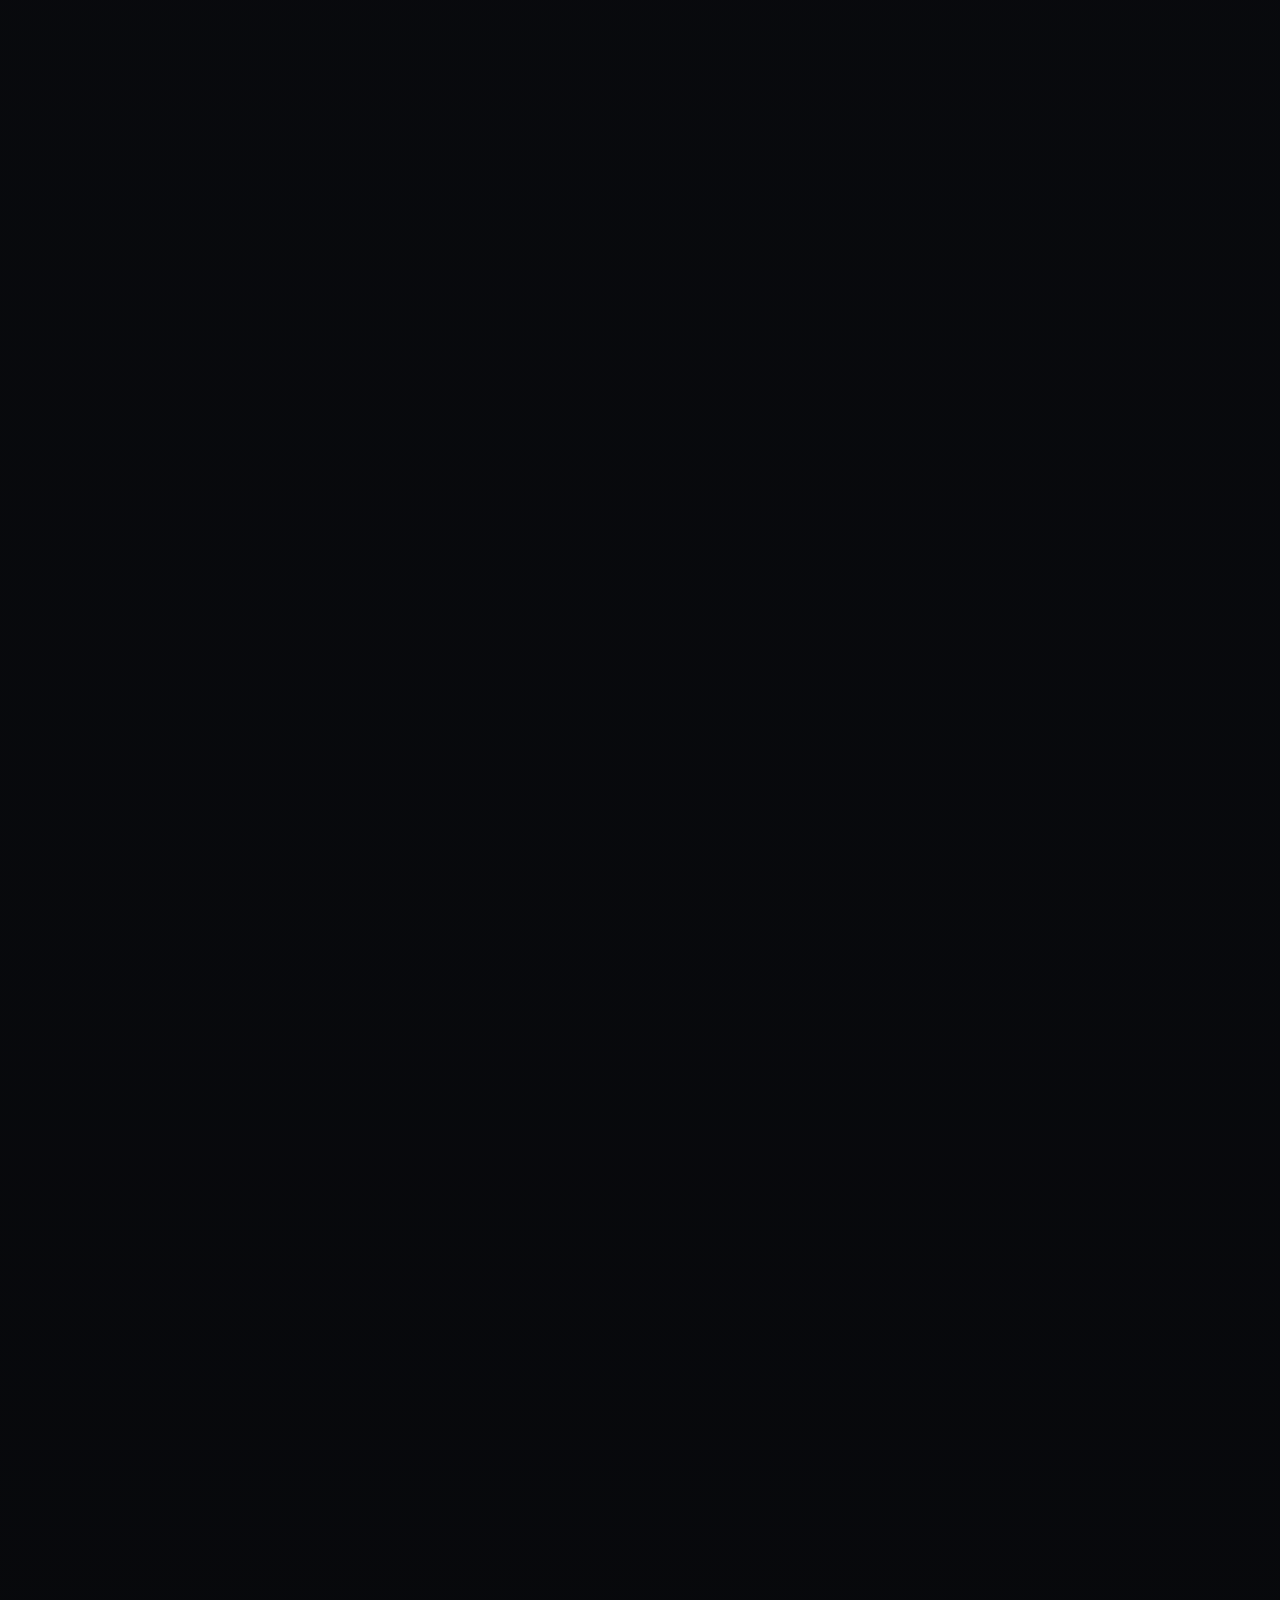
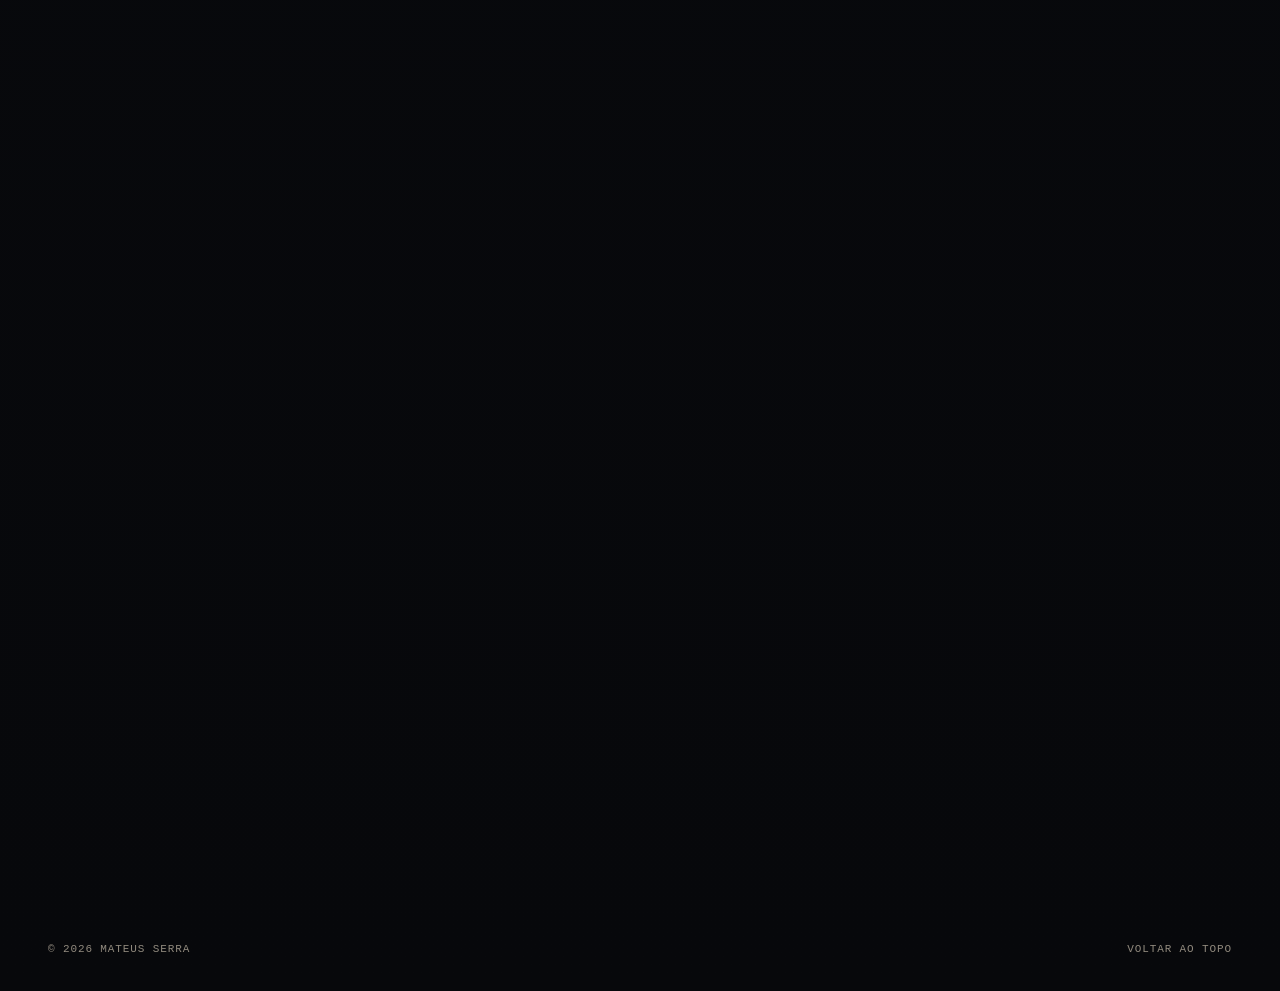
==== commit b5119094: "Sincronizar as atualizações do projeto de Dev Infra" ====
--- a/index.html
+++ b/index.html
@@ -1,4 +1,4 @@
-<!DOCTYPE html>
+﻿<!DOCTYPE html>
 <html lang="pt-BR">
 <head>
     <meta charset="UTF-8">
@@ -30,7 +30,7 @@
     <meta property="twitter:image" content="https://mateusserradev.ddns.net/portfolio/social-preview.png">
     <meta property="twitter:image:alt" content="Card do portf&oacute;lio de Mateus Serra com foco em app mobile, backend e opera&ccedil;&atilde;o de produto.">
 
-    <link rel="icon" type="image/svg+xml" href="favicon.svg?v=2">
+    <link rel="icon" type="image/png" href="images/mslogo1.png?v=4">
     <link rel="preconnect" href="https://fonts.googleapis.com">
     <link rel="preconnect" href="https://fonts.gstatic.com" crossorigin>
     <link href="https://fonts.googleapis.com/css2?family=Syne:wght@400;500;700;800&display=swap" rel="stylesheet" media="print" onload="this.media='all'">
@@ -38,60 +38,14 @@
         <link href="https://fonts.googleapis.com/css2?family=Syne:wght@400;500;700;800&display=swap" rel="stylesheet">
     </noscript>
     <link rel="stylesheet" href="css/styles.css">
-
-    <script type="application/ld+json">
-    {
-        "@context": "https://schema.org",
-        "@graph": [
-            {
-                "@type": "Person",
-                "@id": "https://mateusserradev.ddns.net/portfolio/#person",
-                "name": "Mateus Serra",
-                "url": "https://mateusserradev.ddns.net/portfolio/",
-                "image": "https://mateusserradev.ddns.net/portfolio/social-preview.png",
-                "jobTitle": "Desenvolvedor de Software",
-                "description": "Desenvolvedor de aplicativos, sistemas internos, automacoes e SaaS sob medida.",
-                "sameAs": [
-                    "https://github.com/mateuspserra",
-                    "https://www.linkedin.com/in/mateuspserra/"
-                ],
-                "knowsAbout": [
-                    "Desenvolvimento de aplicativos",
-                    "Sistemas internos",
-                    "Automacao de processos",
-                    "APIs",
-                    "SaaS",
-                    "DevOps"
-                ]
-            },
-            {
-                "@type": "ProfessionalService",
-                "@id": "https://mateusserradev.ddns.net/portfolio/#service",
-                "name": "Mateus Serra - Desenvolvimento de Software",
-                "url": "https://mateusserradev.ddns.net/portfolio/",
-                "image": "https://mateusserradev.ddns.net/portfolio/social-preview.png",
-                "description": "Desenvolvimento sob medida de aplicativos, sistemas internos, automacoes, APIs e SaaS.",
-                "founder": {
-                    "@id": "https://mateusserradev.ddns.net/portfolio/#person"
-                },
-                "areaServed": "BR",
-                "serviceType": [
-                    "Desenvolvimento de aplicativos",
-                    "Desenvolvimento de sistemas internos",
-                    "Automacao de processos",
-                    "Desenvolvimento de APIs",
-                    "Desenvolvimento de SaaS"
-                ]
-            }
-        ]
-    }
-    </script>
 </head>
 <body>
     <div class="page-noise" aria-hidden="true"></div>
 
     <nav class="site-nav">
-        <a href="#hero" class="nav-logo">ms.dev</a>
+        <a href="#hero" class="nav-logo" aria-label="Mateus Serra">
+            <img src="images/mslogo1.png" alt="MS DEV" decoding="async">
+        </a>
 
         <button
             class="nav-toggle"
@@ -124,10 +78,10 @@
             <div class="hero-copy">
                 <p class="hero-eyebrow fade-in">apps, pain&eacute;is, backend e saas operacional</p>
                 <h1 class="hero-name fade-in">Mateus<br><span>Serra</span></h1>
-                <p class="hero-role fade-in">// da ideia ao produto funcionando</p>
+                <p class="hero-role fade-in">// do mobile e automa&ccedil;&atilde;o interna ao saas em uso real</p>
                 <p class="hero-desc fade-in">
-                    Desenvolvo aplicativos, sistemas internos, automa&ccedil;&otilde;es e SaaS sob medida,
-                    transformando ideias e necessidades reais em solu&ccedil;&otilde;es simples, seguras e prontas para uso.
+                    Desenvolvo produtos que precisam funcionar na rotina: apps, pain&eacute;is, APIs privadas,
+                    automa&ccedil;&atilde;o, billing, monitoramento e opera&ccedil;&atilde;o no mesmo escopo.
                 </p>
 
                 <div class="hero-actions fade-in">
@@ -179,8 +133,7 @@
             </div>
 
             <p class="section-copy">
-                Cinco projetos autorais, desenvolvidos do zero para estudo e aprendizado, que aplicam interface, backend,
-                automa&ccedil;&atilde;o, billing e opera&ccedil;&atilde;o na solu&ccedil;&atilde;o de necessidades concretas.
+                Cinco casos que mostram como eu junto interface, backend, automa&ccedil;&atilde;o, billing e rotina operacional em contextos diferentes.
             </p>
 
             <article class="project-feature reveal">
@@ -211,7 +164,7 @@
                     </div>
 
                     <div class="project-actions">
-                        <a href="https://mototrackersite.vercel.app/" class="project-link" target="_blank" rel="noreferrer">ver projeto</a>
+                        <a href="https://mateusserradev.ddns.net/" class="project-link" target="_blank" rel="noreferrer">ver projeto</a>
                         <a href="#contato" class="project-link ghost">quero algo assim</a>
                     </div>
                 </div>
@@ -266,7 +219,7 @@
                             <span class="tag">JavaScript</span>
                             <span class="tag">Chart.js</span>
                             <span class="tag">JWT</span>
-                            <span class="tag">Vercel</span>
+                            <span class="tag">VM / Nginx</span>
                         </div>
 
                         <div class="project-actions">
@@ -293,10 +246,10 @@
                         <div class="project-num">projeto 03</div>
                         <h3 class="project-title">Sistema de Relat&oacute;rios</h3>
                         <p class="project-desc">
-                            Projeto autoral criado do zero para facilitar a rotina profissional da minha esposa,
-                            reduzindo o trabalho manual na elabora&ccedil;&atilde;o de relat&oacute;rios em DOCX.
+                            Ferramenta interna para reduzir atrito na gera&ccedil;&atilde;o de relat&oacute;rios em DOCX,
+                            com fluxo guiado, hist&oacute;rico, dashboard e automa&ccedil;&atilde;o focada em rotina real.
                         </p>
-                        <p class="project-note">Implementei um fluxo guiado com gera&ccedil;&atilde;o autom&aacute;tica, hist&oacute;rico e padroniza&ccedil;&atilde;o dos documentos.</p>
+                        <p class="project-note">Caso claro de automa&ccedil;&atilde;o aplicada para cortar trabalho manual e padronizar entrega.</p>
 
                         <div class="project-tags">
                             <span class="tag">Python</span>
@@ -374,7 +327,7 @@
                             SaaS multi-tenant para barbearias com landing, agenda p&uacute;blica, dashboard, &aacute;rea do cliente,
                             billing com Stripe, exporta&ccedil;&atilde;o e notifica&ccedil;&otilde;es integradas no mesmo produto.
                         </p>
-                        <p class="project-note">Produto conclu&iacute;do e publicado, com build, lint e 35 testes validados.</p>
+                        <p class="project-note">Deploy conclu&iacute;do; build, lint e 35 testes validados antes da fase final de uso real.</p>
 
                         <div class="project-tags">
                             <span class="tag">Next.js</span>
@@ -477,7 +430,7 @@
                     <div class="skill-group-title">deploy, observabilidade e opera&ccedil;&atilde;o</div>
                     <p class="skill-group-copy">Infra suficiente para colocar no ar, acompanhar sa&uacute;de do sistema e sustentar evolu&ccedil;&atilde;o sem excesso de complexidade.</p>
                     <ul class="skill-list">
-                        <li>Docker, Render, Vercel, Railway, cron, healthcheck, alertas e GitHub Actions</li>
+                        <li>Docker, Nginx, systemd, cron, healthcheck, alertas e GitHub Actions</li>
                         <li>monitoramento, testes, valida&ccedil;&atilde;o em produ&ccedil;&atilde;o e rotina operacional</li>
                         <li>provas: Monitor de APIs, SaaS de Barbearia e MotoTracker Admin</li>
                     </ul>
@@ -562,3 +515,4 @@
     <script src="js/script.js"></script>
 </body>
 </html>
+
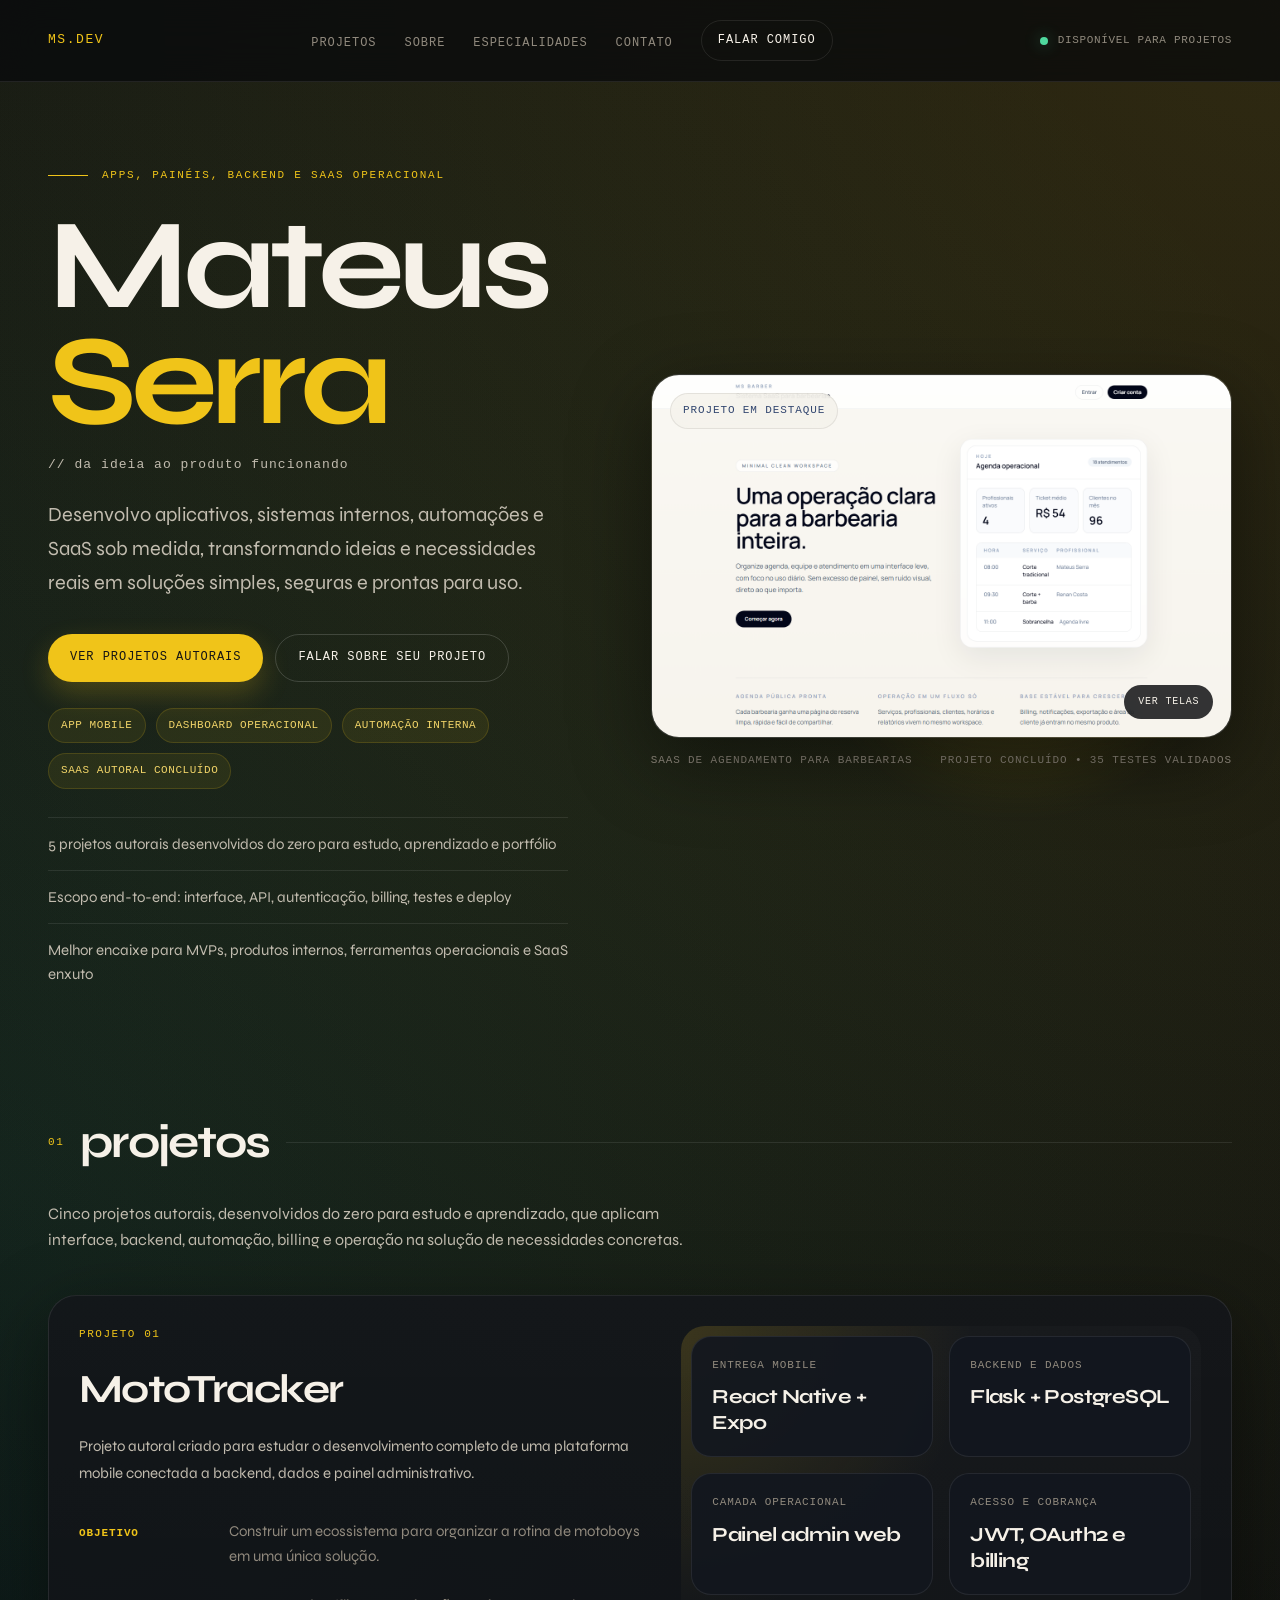
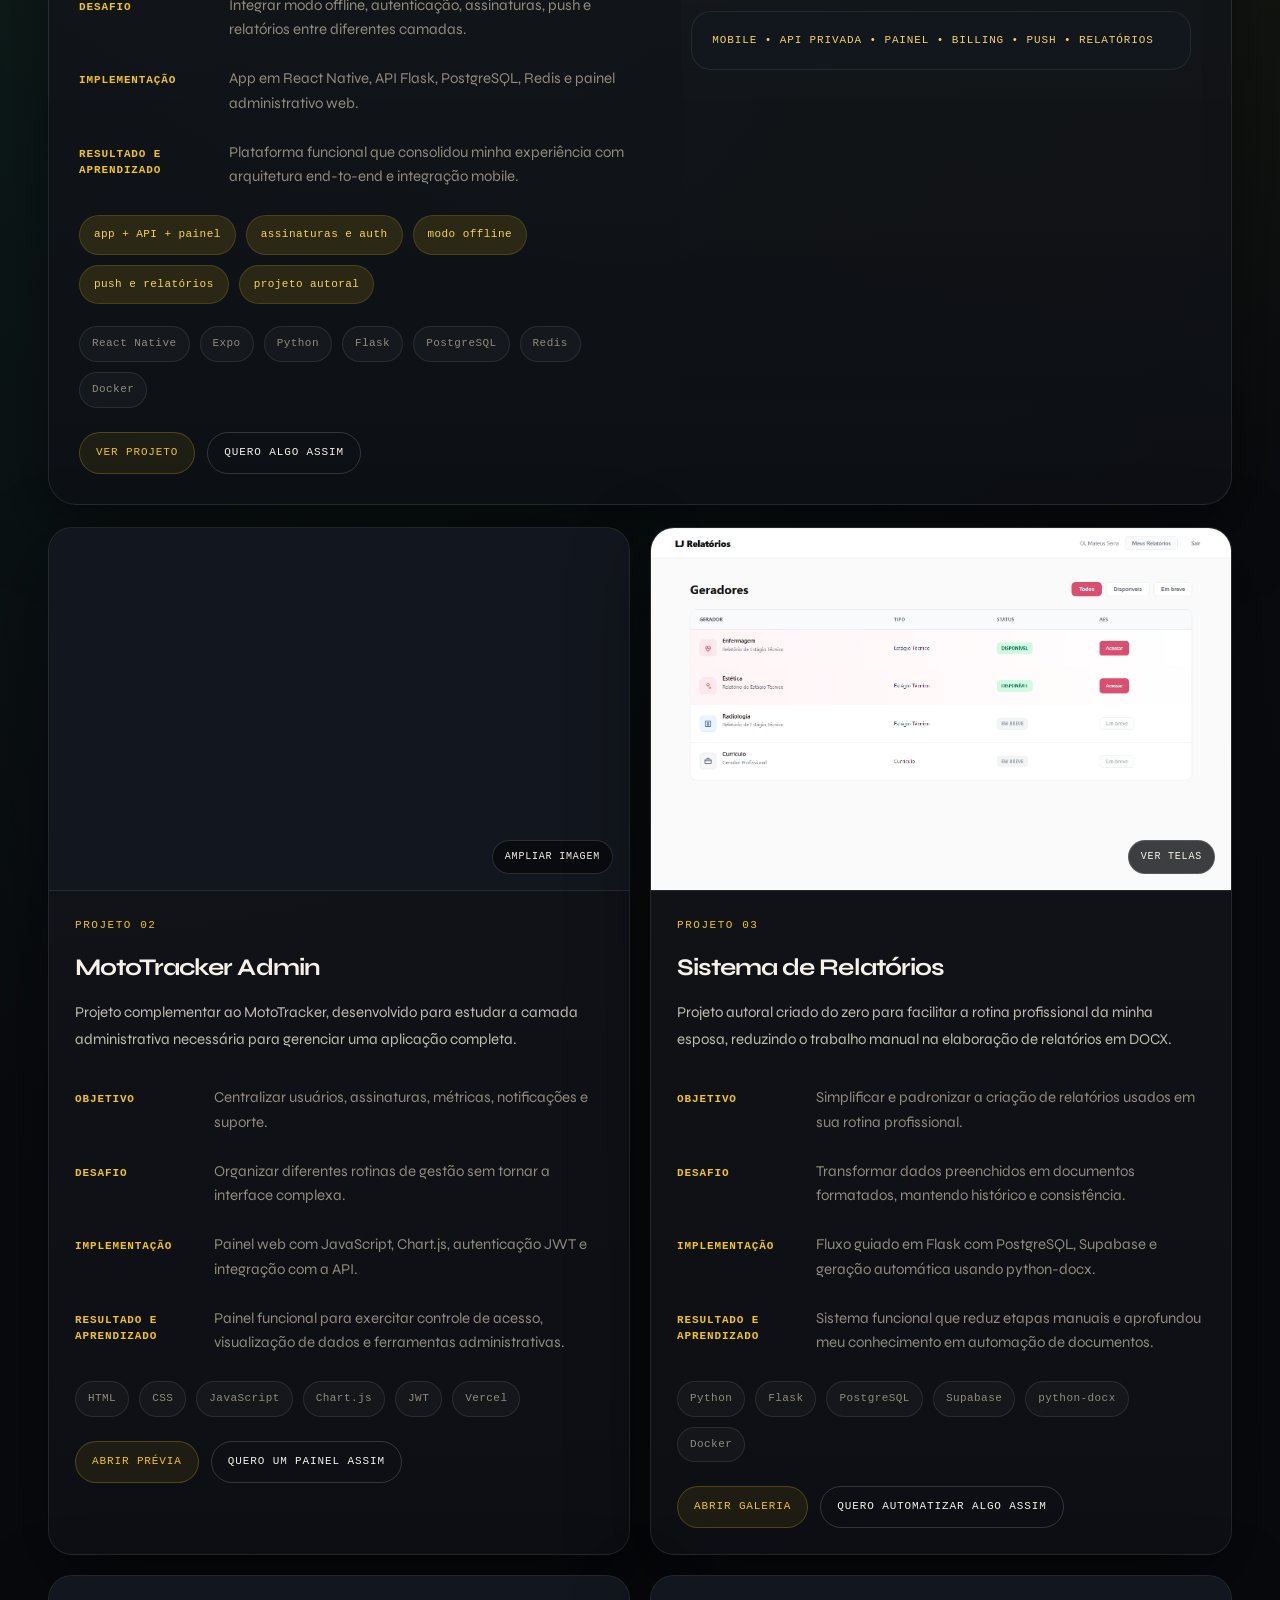
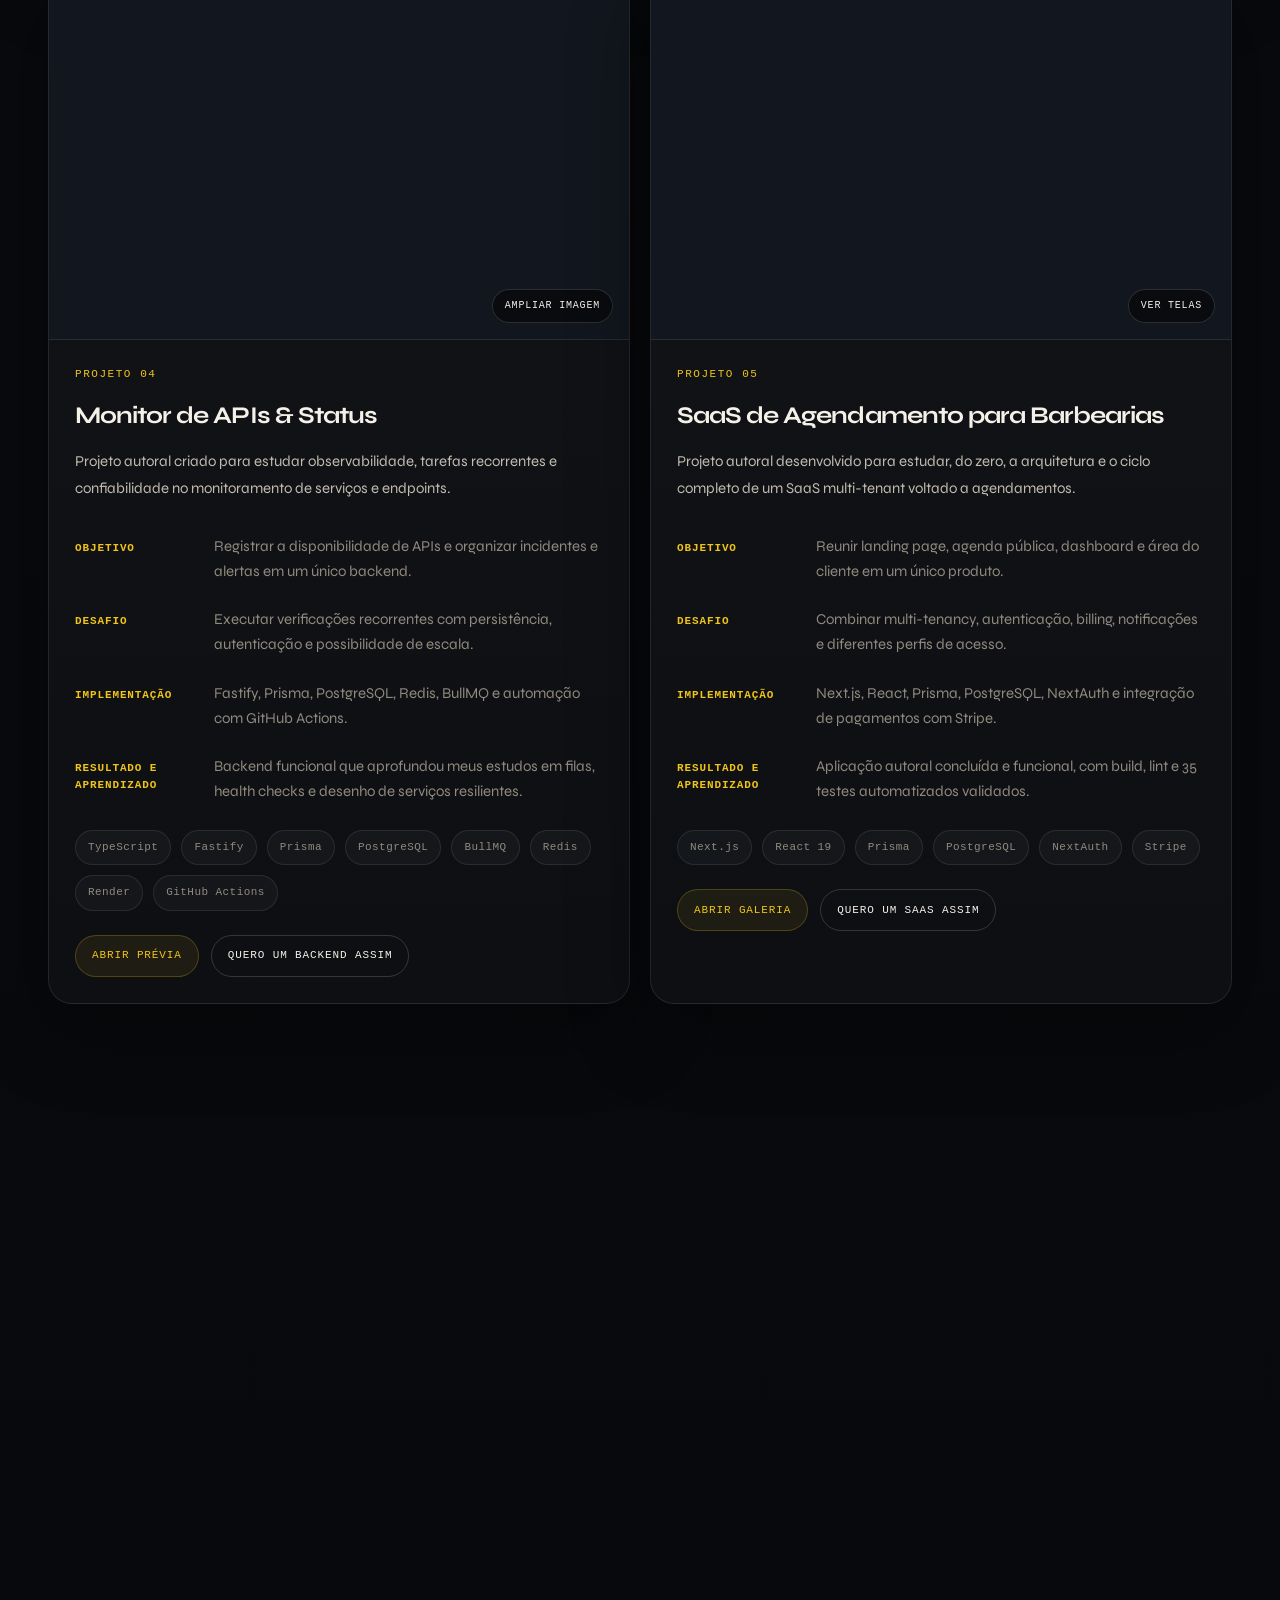
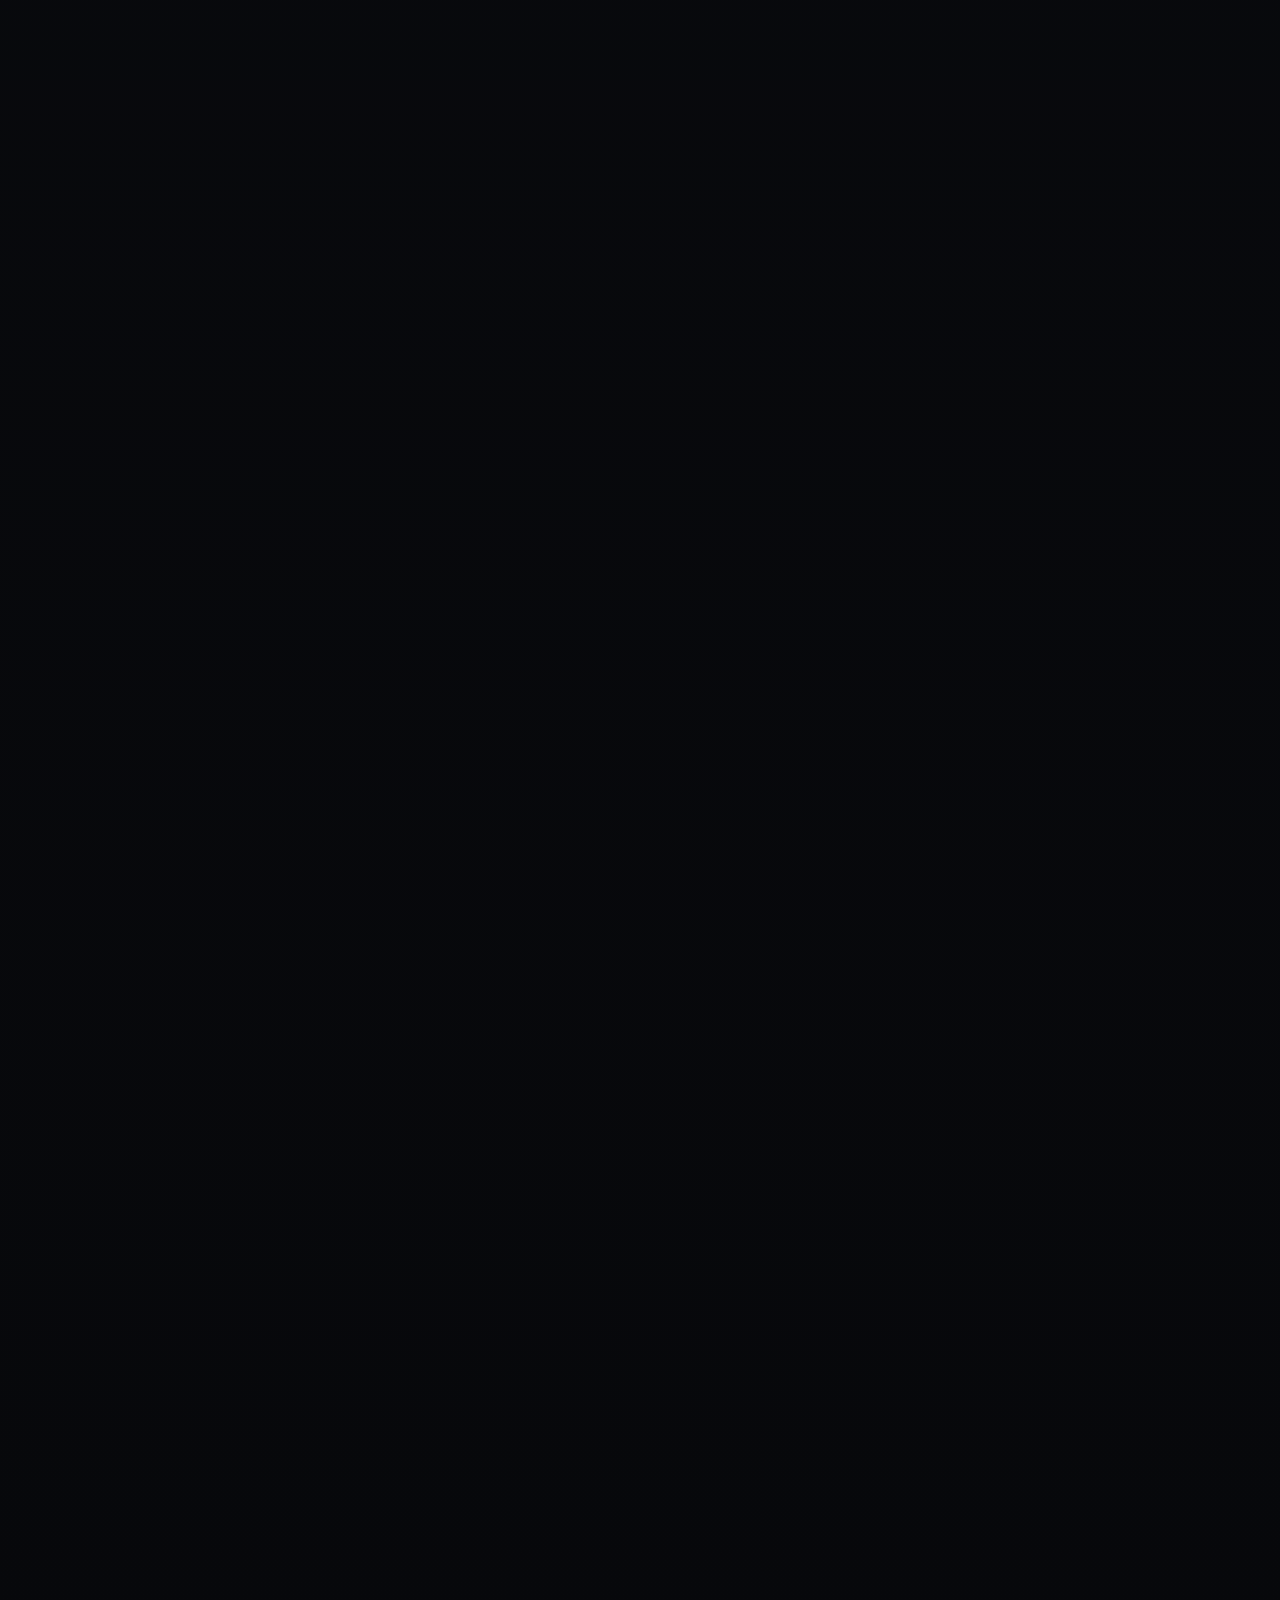
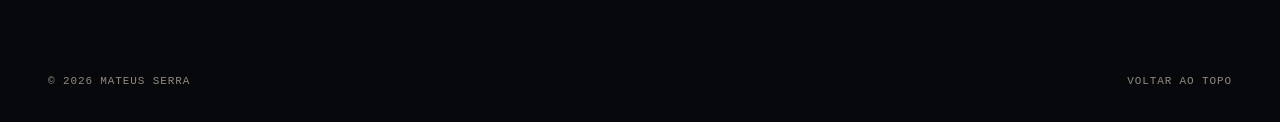
==== commit 64328cc7: "Apresentar projetos como estudos de caso autoriais" ====
--- a/index.html
+++ b/index.html
@@ -1,11 +1,11 @@
-﻿<!DOCTYPE html>
+<!DOCTYPE html>
 <html lang="pt-BR">
 <head>
     <meta charset="UTF-8">
     <meta name="viewport" content="width=device-width, initial-scale=1.0">
 
-    <title>Mateus Serra | Apps, Pain&eacute;is, Backends e SaaS em Produ&ccedil;&atilde;o</title>
-    <meta name="description" content="Portf&oacute;lio de Mateus Serra com apps mobile, pain&eacute;is operacionais, automa&ccedil;&otilde;es, monitoramento e SaaS prontos para uso real.">
+    <title>Mateus Serra | Apps, Sistemas e SaaS Autorais</title>
+    <meta name="description" content="Portf&oacute;lio de Mateus Serra com aplicativos, sistemas internos, automa&ccedil;&otilde;es e SaaS autorais desenvolvidos do zero.">
     <meta name="author" content="Mateus Serra">
     <meta name="keywords" content="desenvolvedor, react native, next.js, python, flask, typescript, saas, dashboard, backend, portf&oacute;lio">
     <meta name="theme-color" content="#08090c">
@@ -15,8 +15,8 @@
     <meta property="og:site_name" content="Mateus Serra">
     <meta property="og:locale" content="pt_BR">
     <meta property="og:url" content="https://mateusserradev.ddns.net/portfolio/">
-    <meta property="og:title" content="Mateus Serra | Apps, Pain&eacute;is, Backends e SaaS em Produ&ccedil;&atilde;o">
-    <meta property="og:description" content="Apps mobile, pain&eacute;is operacionais, automa&ccedil;&otilde;es, monitoramento e SaaS constru&iacute;dos para uso real.">
+    <meta property="og:title" content="Mateus Serra | Apps, Sistemas e SaaS Autorais">
+    <meta property="og:description" content="Aplicativos, sistemas internos, automa&ccedil;&otilde;es e SaaS autorais desenvolvidos do zero.">
     <meta property="og:image" content="https://mateusserradev.ddns.net/portfolio/social-preview.png">
     <meta property="og:image:width" content="1200">
     <meta property="og:image:height" content="630">
@@ -25,12 +25,12 @@
 
     <meta property="twitter:card" content="summary_large_image">
     <meta property="twitter:url" content="https://mateusserradev.ddns.net/portfolio/">
-    <meta property="twitter:title" content="Mateus Serra | Apps, Pain&eacute;is, Backends e SaaS em Produ&ccedil;&atilde;o">
-    <meta property="twitter:description" content="Apps mobile, pain&eacute;is operacionais, automa&ccedil;&otilde;es, monitoramento e SaaS constru&iacute;dos para uso real.">
+    <meta property="twitter:title" content="Mateus Serra | Apps, Sistemas e SaaS Autorais">
+    <meta property="twitter:description" content="Aplicativos, sistemas internos, automa&ccedil;&otilde;es e SaaS autorais desenvolvidos do zero.">
     <meta property="twitter:image" content="https://mateusserradev.ddns.net/portfolio/social-preview.png">
     <meta property="twitter:image:alt" content="Card do portf&oacute;lio de Mateus Serra com foco em app mobile, backend e opera&ccedil;&atilde;o de produto.">
 
-    <link rel="icon" type="image/png" href="images/mslogo1.png?v=4">
+    <link rel="icon" type="image/svg+xml" href="favicon.svg?v=2">
     <link rel="preconnect" href="https://fonts.googleapis.com">
     <link rel="preconnect" href="https://fonts.gstatic.com" crossorigin>
     <link href="https://fonts.googleapis.com/css2?family=Syne:wght@400;500;700;800&display=swap" rel="stylesheet" media="print" onload="this.media='all'">
@@ -38,14 +38,60 @@
         <link href="https://fonts.googleapis.com/css2?family=Syne:wght@400;500;700;800&display=swap" rel="stylesheet">
     </noscript>
     <link rel="stylesheet" href="css/styles.css">
+
+    <script type="application/ld+json">
+    {
+        "@context": "https://schema.org",
+        "@graph": [
+            {
+                "@type": "Person",
+                "@id": "https://mateusserradev.ddns.net/portfolio/#person",
+                "name": "Mateus Serra",
+                "url": "https://mateusserradev.ddns.net/portfolio/",
+                "image": "https://mateusserradev.ddns.net/portfolio/social-preview.png",
+                "jobTitle": "Desenvolvedor de Software",
+                "description": "Desenvolvedor de aplicativos, sistemas internos, automacoes e SaaS sob medida.",
+                "sameAs": [
+                    "https://github.com/mateuspserra",
+                    "https://www.linkedin.com/in/mateuspserra/"
+                ],
+                "knowsAbout": [
+                    "Desenvolvimento de aplicativos",
+                    "Sistemas internos",
+                    "Automacao de processos",
+                    "APIs",
+                    "SaaS",
+                    "DevOps"
+                ]
+            },
+            {
+                "@type": "ProfessionalService",
+                "@id": "https://mateusserradev.ddns.net/portfolio/#service",
+                "name": "Mateus Serra - Desenvolvimento de Software",
+                "url": "https://mateusserradev.ddns.net/portfolio/",
+                "image": "https://mateusserradev.ddns.net/portfolio/social-preview.png",
+                "description": "Desenvolvimento sob medida de aplicativos, sistemas internos, automacoes, APIs e SaaS.",
+                "founder": {
+                    "@id": "https://mateusserradev.ddns.net/portfolio/#person"
+                },
+                "areaServed": "BR",
+                "serviceType": [
+                    "Desenvolvimento de aplicativos",
+                    "Desenvolvimento de sistemas internos",
+                    "Automacao de processos",
+                    "Desenvolvimento de APIs",
+                    "Desenvolvimento de SaaS"
+                ]
+            }
+        ]
+    }
+    </script>
 </head>
 <body>
     <div class="page-noise" aria-hidden="true"></div>
 
     <nav class="site-nav">
-        <a href="#hero" class="nav-logo" aria-label="Mateus Serra">
-            <img src="images/mslogo1.png" alt="MS DEV" decoding="async">
-        </a>
+        <a href="#hero" class="nav-logo">ms.dev</a>
 
         <button
             class="nav-toggle"
@@ -78,14 +124,14 @@
             <div class="hero-copy">
                 <p class="hero-eyebrow fade-in">apps, pain&eacute;is, backend e saas operacional</p>
                 <h1 class="hero-name fade-in">Mateus<br><span>Serra</span></h1>
-                <p class="hero-role fade-in">// do mobile e automa&ccedil;&atilde;o interna ao saas em uso real</p>
+                <p class="hero-role fade-in">// da ideia ao produto funcionando</p>
                 <p class="hero-desc fade-in">
-                    Desenvolvo produtos que precisam funcionar na rotina: apps, pain&eacute;is, APIs privadas,
-                    automa&ccedil;&atilde;o, billing, monitoramento e opera&ccedil;&atilde;o no mesmo escopo.
+                    Desenvolvo aplicativos, sistemas internos, automa&ccedil;&otilde;es e SaaS sob medida,
+                    transformando ideias e necessidades reais em solu&ccedil;&otilde;es simples, seguras e prontas para uso.
                 </p>
 
                 <div class="hero-actions fade-in">
-                    <a href="#projetos" class="btn-primary">ver casos reais</a>
+                    <a href="#projetos" class="btn-primary">ver projetos autorais</a>
                     <a href="#contato" class="btn-outline">falar sobre seu projeto</a>
                 </div>
 
@@ -93,12 +139,12 @@
                     <span>app mobile</span>
                     <span>dashboard operacional</span>
                     <span>automa&ccedil;&atilde;o interna</span>
-                    <span>saas em produ&ccedil;&atilde;o</span>
+                    <span>saas autoral conclu&iacute;do</span>
                 </div>
 
                 <ul class="hero-proof fade-in">
-                    <li>5 projetos publicados cobrindo log&iacute;stica, opera&ccedil;&atilde;o interna, relat&oacute;rios, monitoramento e SaaS</li>
-                    <li>Escopo end-to-end: interface, API, autentica&ccedil;&atilde;o, billing, deploy e evolu&ccedil;&atilde;o em uso real</li>
+                    <li>5 projetos autorais desenvolvidos do zero para estudo, aprendizado e portf&oacute;lio</li>
+                    <li>Escopo end-to-end: interface, API, autentica&ccedil;&atilde;o, billing, testes e deploy</li>
                     <li>Melhor encaixe para MVPs, produtos internos, ferramentas operacionais e SaaS enxuto</li>
                 </ul>
             </div>
@@ -120,7 +166,7 @@
                 </div>
                 <div class="hero-visual-meta">
                     <span>saas de agendamento para barbearias</span>
-                    <span>deploy conclu&iacute;do &bull; teste manual</span>
+                    <span>projeto conclu&iacute;do &bull; 35 testes validados</span>
                 </div>
             </div>
         </section>
@@ -133,7 +179,8 @@
             </div>
 
             <p class="section-copy">
-                Cinco casos que mostram como eu junto interface, backend, automa&ccedil;&atilde;o, billing e rotina operacional em contextos diferentes.
+                Cinco projetos autorais, desenvolvidos do zero para estudo e aprendizado, que aplicam interface, backend,
+                automa&ccedil;&atilde;o, billing e opera&ccedil;&atilde;o na solu&ccedil;&atilde;o de necessidades concretas.
             </p>
 
             <article class="project-feature reveal">
@@ -141,16 +188,23 @@
                     <div class="project-num">projeto 01</div>
                     <h3 class="project-title">MotoTracker</h3>
                     <p class="project-desc">
-                        Plataforma para opera&ccedil;&atilde;o de motoboys com app Android, API Flask, autentica&ccedil;&atilde;o,
-                        assinaturas, notifica&ccedil;&otilde;es, relat&oacute;rios e apoio operacional no mesmo ecossistema.
+                        Projeto autoral criado para estudar o desenvolvimento completo de uma plataforma mobile
+                        conectada a backend, dados e painel administrativo.
                     </p>
+
+                    <dl class="project-case-list">
+                        <div><dt>objetivo</dt><dd>Construir um ecossistema para organizar a rotina de motoboys em uma &uacute;nica solu&ccedil;&atilde;o.</dd></div>
+                        <div><dt>desafio</dt><dd>Integrar modo offline, autentica&ccedil;&atilde;o, assinaturas, push e relat&oacute;rios entre diferentes camadas.</dd></div>
+                        <div><dt>implementa&ccedil;&atilde;o</dt><dd>App em React Native, API Flask, PostgreSQL, Redis e painel administrativo web.</dd></div>
+                        <div><dt>resultado e aprendizado</dt><dd>Plataforma funcional que consolidou minha experi&ecirc;ncia com arquitetura end-to-end e integra&ccedil;&atilde;o mobile.</dd></div>
+                    </dl>
 
                     <div class="project-highlights">
                         <span>app + API + painel</span>
                         <span>assinaturas e auth</span>
                         <span>modo offline</span>
                         <span>push e relat&oacute;rios</span>
-                        <span>opera&ccedil;&atilde;o di&aacute;ria</span>
+                        <span>projeto autoral</span>
                     </div>
 
                     <div class="project-tags">
@@ -164,7 +218,7 @@
                     </div>
 
                     <div class="project-actions">
-                        <a href="https://mateusserradev.ddns.net/" class="project-link" target="_blank" rel="noreferrer">ver projeto</a>
+                        <a href="https://mototrackersite.vercel.app/" class="project-link" target="_blank" rel="noreferrer">ver projeto</a>
                         <a href="#contato" class="project-link ghost">quero algo assim</a>
                     </div>
                 </div>
@@ -208,10 +262,15 @@
                         <div class="project-num">projeto 02</div>
                         <h3 class="project-title">MotoTracker Admin</h3>
                         <p class="project-desc">
-                            Painel operacional criado para tocar o MotoTracker no dia a dia, reunindo usu&aacute;rios,
-                            assinaturas, m&eacute;tricas, push, suporte e rotinas internas em uma interface enxuta.
+                            Projeto complementar ao MotoTracker, desenvolvido para estudar a camada administrativa
+                            necess&aacute;ria para gerenciar uma aplica&ccedil;&atilde;o completa.
                         </p>
-                        <p class="project-note">Camada de gest&atilde;o do ecossistema, pensada para uso recorrente e decis&atilde;o r&aacute;pida.</p>
+                        <dl class="project-case-list">
+                            <div><dt>objetivo</dt><dd>Centralizar usu&aacute;rios, assinaturas, m&eacute;tricas, notifica&ccedil;&otilde;es e suporte.</dd></div>
+                            <div><dt>desafio</dt><dd>Organizar diferentes rotinas de gest&atilde;o sem tornar a interface complexa.</dd></div>
+                            <div><dt>implementa&ccedil;&atilde;o</dt><dd>Painel web com JavaScript, Chart.js, autentica&ccedil;&atilde;o JWT e integra&ccedil;&atilde;o com a API.</dd></div>
+                            <div><dt>resultado e aprendizado</dt><dd>Painel funcional para exercitar controle de acesso, visualiza&ccedil;&atilde;o de dados e ferramentas administrativas.</dd></div>
+                        </dl>
 
                         <div class="project-tags">
                             <span class="tag">HTML</span>
@@ -219,7 +278,7 @@
                             <span class="tag">JavaScript</span>
                             <span class="tag">Chart.js</span>
                             <span class="tag">JWT</span>
-                            <span class="tag">VM / Nginx</span>
+                            <span class="tag">Vercel</span>
                         </div>
 
                         <div class="project-actions">
@@ -246,10 +305,15 @@
                         <div class="project-num">projeto 03</div>
                         <h3 class="project-title">Sistema de Relat&oacute;rios</h3>
                         <p class="project-desc">
-                            Ferramenta interna para reduzir atrito na gera&ccedil;&atilde;o de relat&oacute;rios em DOCX,
-                            com fluxo guiado, hist&oacute;rico, dashboard e automa&ccedil;&atilde;o focada em rotina real.
+                            Projeto autoral criado do zero para facilitar a rotina profissional da minha esposa,
+                            reduzindo o trabalho manual na elabora&ccedil;&atilde;o de relat&oacute;rios em DOCX.
                         </p>
-                        <p class="project-note">Caso claro de automa&ccedil;&atilde;o aplicada para cortar trabalho manual e padronizar entrega.</p>
+                        <dl class="project-case-list">
+                            <div><dt>objetivo</dt><dd>Simplificar e padronizar a cria&ccedil;&atilde;o de relat&oacute;rios usados em sua rotina profissional.</dd></div>
+                            <div><dt>desafio</dt><dd>Transformar dados preenchidos em documentos formatados, mantendo hist&oacute;rico e consist&ecirc;ncia.</dd></div>
+                            <div><dt>implementa&ccedil;&atilde;o</dt><dd>Fluxo guiado em Flask com PostgreSQL, Supabase e gera&ccedil;&atilde;o autom&aacute;tica usando python-docx.</dd></div>
+                            <div><dt>resultado e aprendizado</dt><dd>Sistema funcional que reduz etapas manuais e aprofundou meu conhecimento em automa&ccedil;&atilde;o de documentos.</dd></div>
+                        </dl>
 
                         <div class="project-tags">
                             <span class="tag">Python</span>
@@ -284,10 +348,15 @@
                         <div class="project-num">projeto 04</div>
                         <h3 class="project-title">Monitor de APIs &amp; Status</h3>
                         <p class="project-desc">
-                            Backend em TypeScript para monitorar servi&ccedil;os e endpoints com health checks persistidos,
-                            incidentes, alertas, autentica&ccedil;&atilde;o e caminhos de execu&ccedil;&atilde;o escal&aacute;veis.
+                            Projeto autoral criado para estudar observabilidade, tarefas recorrentes e confiabilidade
+                            no monitoramento de servi&ccedil;os e endpoints.
                         </p>
-                        <p class="project-note">Projeto de observabilidade enxuta, pronto para evoluir de cron simples para worker dedicado.</p>
+                        <dl class="project-case-list">
+                            <div><dt>objetivo</dt><dd>Registrar a disponibilidade de APIs e organizar incidentes e alertas em um &uacute;nico backend.</dd></div>
+                            <div><dt>desafio</dt><dd>Executar verifica&ccedil;&otilde;es recorrentes com persist&ecirc;ncia, autentica&ccedil;&atilde;o e possibilidade de escala.</dd></div>
+                            <div><dt>implementa&ccedil;&atilde;o</dt><dd>Fastify, Prisma, PostgreSQL, Redis, BullMQ e automa&ccedil;&atilde;o com GitHub Actions.</dd></div>
+                            <div><dt>resultado e aprendizado</dt><dd>Backend funcional que aprofundou meus estudos em filas, health checks e desenho de servi&ccedil;os resilientes.</dd></div>
+                        </dl>
 
                         <div class="project-tags">
                             <span class="tag">TypeScript</span>
@@ -324,10 +393,15 @@
                         <div class="project-num">projeto 05</div>
                         <h3 class="project-title">SaaS de Agendamento para Barbearias</h3>
                         <p class="project-desc">
-                            SaaS multi-tenant para barbearias com landing, agenda p&uacute;blica, dashboard, &aacute;rea do cliente,
-                            billing com Stripe, exporta&ccedil;&atilde;o e notifica&ccedil;&otilde;es integradas no mesmo produto.
+                            Projeto autoral desenvolvido para estudar, do zero, a arquitetura e o ciclo completo
+                            de um SaaS multi-tenant voltado a agendamentos.
                         </p>
-                        <p class="project-note">Deploy conclu&iacute;do; build, lint e 35 testes validados antes da fase final de uso real.</p>
+                        <dl class="project-case-list">
+                            <div><dt>objetivo</dt><dd>Reunir landing page, agenda p&uacute;blica, dashboard e &aacute;rea do cliente em um &uacute;nico produto.</dd></div>
+                            <div><dt>desafio</dt><dd>Combinar multi-tenancy, autentica&ccedil;&atilde;o, billing, notifica&ccedil;&otilde;es e diferentes perfis de acesso.</dd></div>
+                            <div><dt>implementa&ccedil;&atilde;o</dt><dd>Next.js, React, Prisma, PostgreSQL, NextAuth e integra&ccedil;&atilde;o de pagamentos com Stripe.</dd></div>
+                            <div><dt>resultado e aprendizado</dt><dd>Aplica&ccedil;&atilde;o autoral conclu&iacute;da e funcional, com build, lint e 35 testes automatizados validados.</dd></div>
+                        </dl>
 
                         <div class="project-tags">
                             <span class="tag">Next.js</span>
@@ -361,12 +435,12 @@
                         regra de neg&oacute;cio e opera&ccedil;&atilde;o sem dividir tudo em blocos artificiais.
                     </p>
                     <p>
-                        Nos casos acima, isso aparece de formas diferentes: app para log&iacute;stica, painel interno,
+                        Nos projetos autorais acima, isso aparece de formas diferentes: app para log&iacute;stica, painel interno,
                         automa&ccedil;&atilde;o de relat&oacute;rios, backend de monitoramento e um SaaS completo de agenda.
                     </p>
                     <p>
-                        Normalmente assumo interface, API, autentica&ccedil;&atilde;o, billing, deploy e ajustes em cima do uso real,
-                        com foco em colocar o produto para rodar de verdade.
+                        Em cada estudo, desenvolvo interface, API, autentica&ccedil;&atilde;o, billing, testes e deploy,
+                        com foco em entender o ciclo completo e entregar uma aplica&ccedil;&atilde;o funcional.
                     </p>
                 </div>
 
@@ -402,7 +476,7 @@
             </div>
 
             <p class="section-copy">
-                Profundidade t&eacute;cnica que aparece nos 5 casos, sempre ligada a produto real e n&atilde;o a exerc&iacute;cio isolado.
+                Profundidade t&eacute;cnica aplicada nos 5 projetos autorais, cada um desenvolvido como uma aplica&ccedil;&atilde;o funcional.
             </p>
 
             <div class="skills-grid">
@@ -430,8 +504,8 @@
                     <div class="skill-group-title">deploy, observabilidade e opera&ccedil;&atilde;o</div>
                     <p class="skill-group-copy">Infra suficiente para colocar no ar, acompanhar sa&uacute;de do sistema e sustentar evolu&ccedil;&atilde;o sem excesso de complexidade.</p>
                     <ul class="skill-list">
-                        <li>Docker, Nginx, systemd, cron, healthcheck, alertas e GitHub Actions</li>
-                        <li>monitoramento, testes, valida&ccedil;&atilde;o em produ&ccedil;&atilde;o e rotina operacional</li>
+                        <li>Docker, Render, Vercel, Railway, cron, healthcheck, alertas e GitHub Actions</li>
+                        <li>monitoramento, testes, valida&ccedil;&atilde;o de deploy e rotina operacional</li>
                         <li>provas: Monitor de APIs, SaaS de Barbearia e MotoTracker Admin</li>
                     </ul>
                 </div>
@@ -515,4 +589,3 @@
     <script src="js/script.js"></script>
 </body>
 </html>
-
--- a/css/styles.css
+++ b/css/styles.css
@@ -837,6 +837,39 @@
     line-height: 1.7;
 }
 
+.project-case-list {
+    display: grid;
+    gap: 12px;
+    margin-top: 20px;
+    margin-bottom: 26px;
+}
+
+.project-case-list > div {
+    display: grid;
+    grid-template-columns: minmax(112px, 0.32fr) 1fr;
+    align-items: baseline;
+    gap: 14px;
+    padding-top: 12px;
+    border-top: 1px solid var(--line);
+}
+
+.project-case-list dt {
+    color: var(--accent);
+    font-family: var(--mono);
+    font-size: 11px;
+    font-weight: 700;
+    letter-spacing: 0.08em;
+    line-height: 1.5;
+    text-transform: uppercase;
+}
+
+.project-case-list dd {
+    margin: 0;
+    color: var(--text-muted);
+    font-size: 15px;
+    line-height: 1.65;
+}
+
 .project-highlights {
     display: flex;
     flex-wrap: wrap;
@@ -1645,6 +1678,11 @@
         padding: 22px;
     }
 
+    .project-case-list > div {
+        grid-template-columns: 1fr;
+        gap: 5px;
+    }
+
     .project-ecosystem {
         grid-template-columns: 1fr;
     }
@@ -1706,34 +1744,3 @@
         padding-right: 20px;
     }
 }
-
-
-.nav-logo {
-    display: inline-flex;
-    align-items: center;
-    justify-content: center;
-    width: 58px;
-    height: 58px;
-    text-decoration: none;
-}
-
-.nav-logo img {
-    width: 58px;
-    height: 58px;
-    display: block;
-    object-fit: contain;
-    border-radius: 50%;
-    filter: drop-shadow(0 0 16px rgba(255, 212, 0, 0.28));
-}
-
-.nav-logo svg {
-    width: 28px;
-    height: 28px;
-    display: block;
-    fill: currentColor;
-    filter: drop-shadow(0 0 10px rgba(255, 212, 0, 0.22));
-}
-
-.nav-logo:hover {
-    color: #FFE45C;
-}
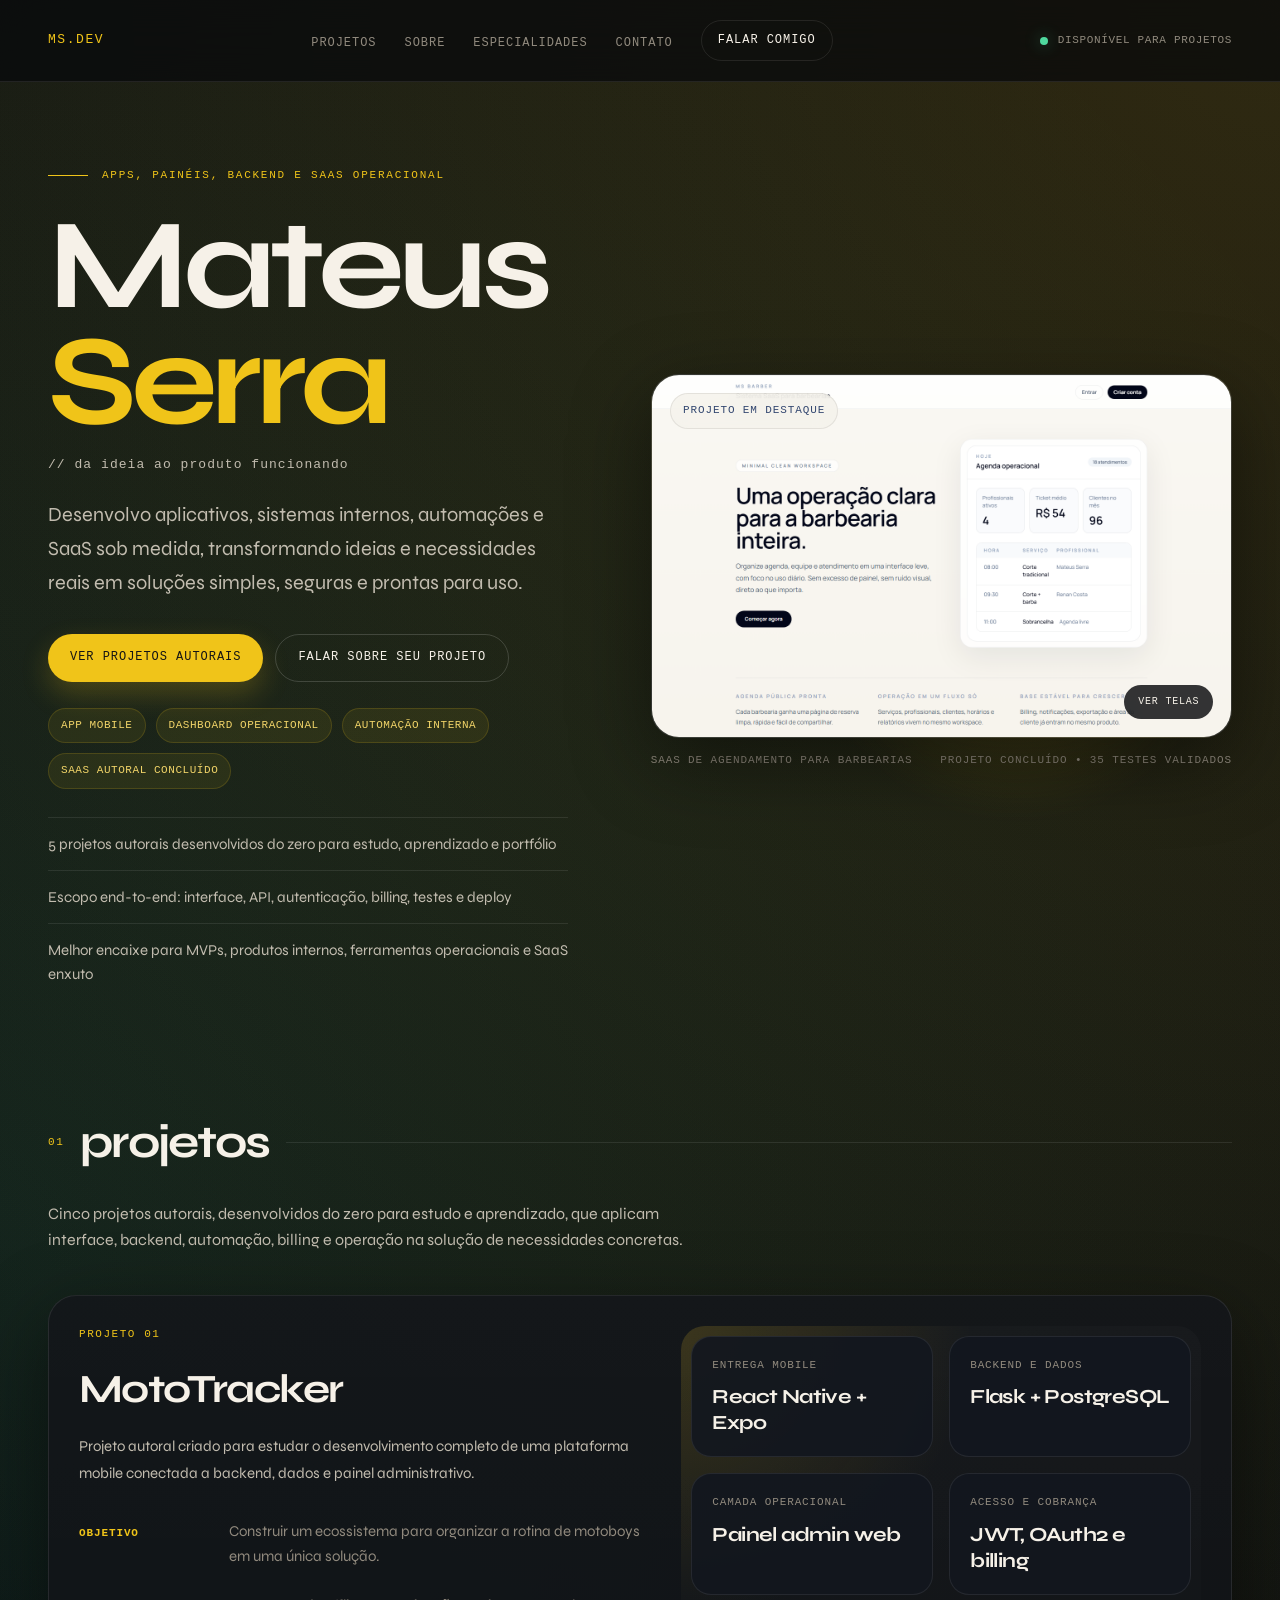
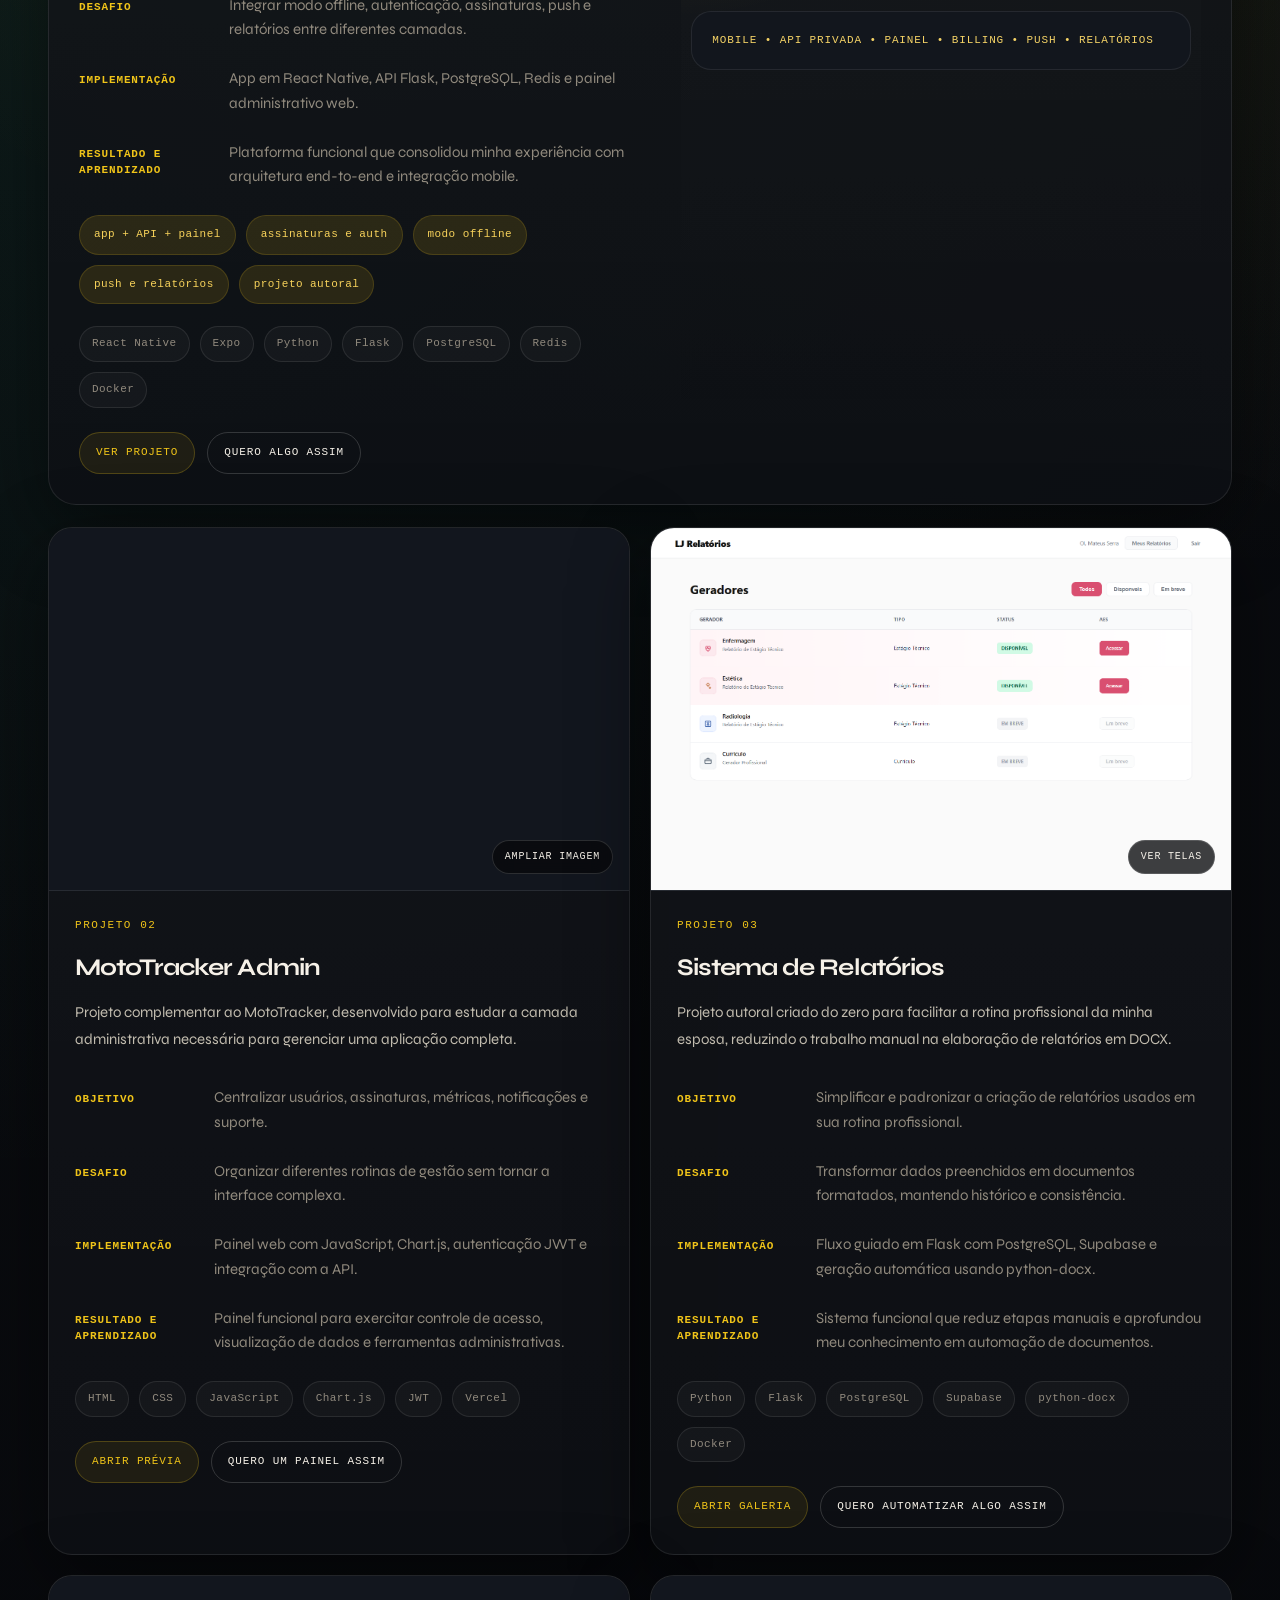
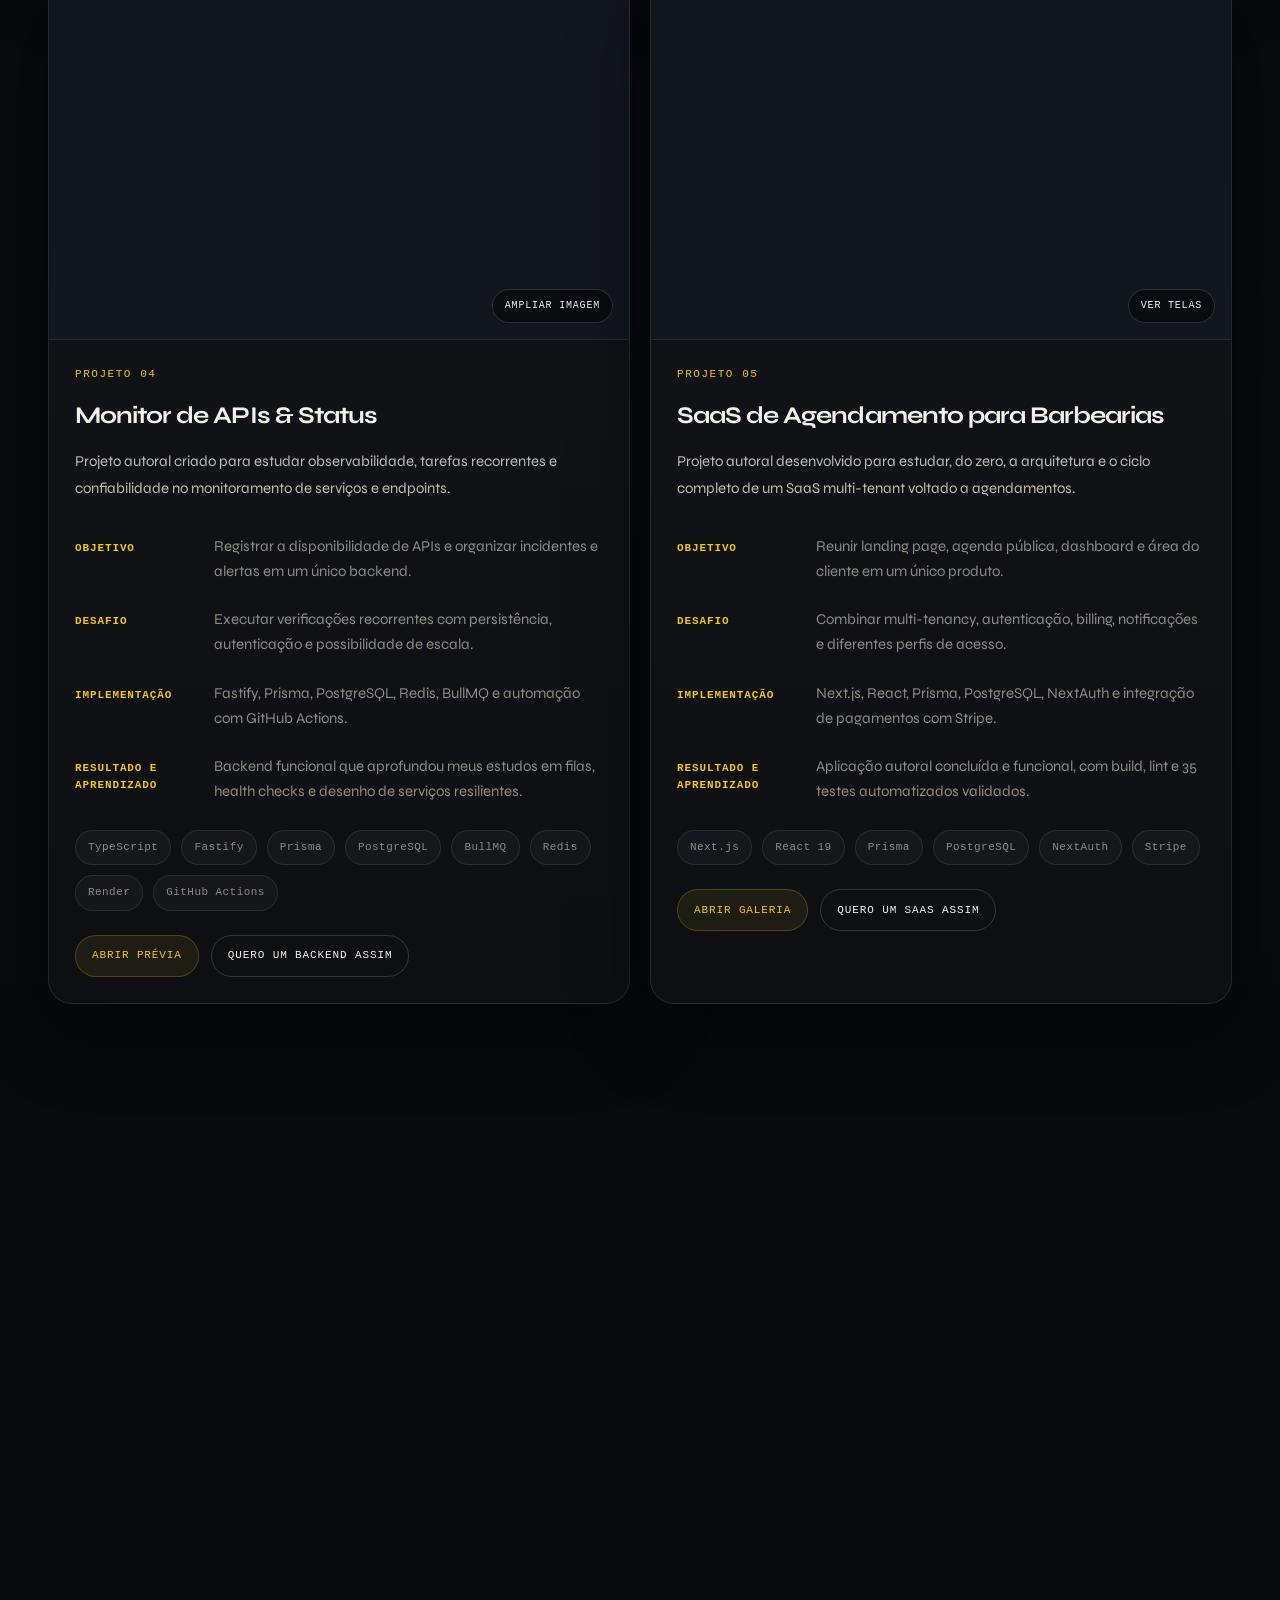
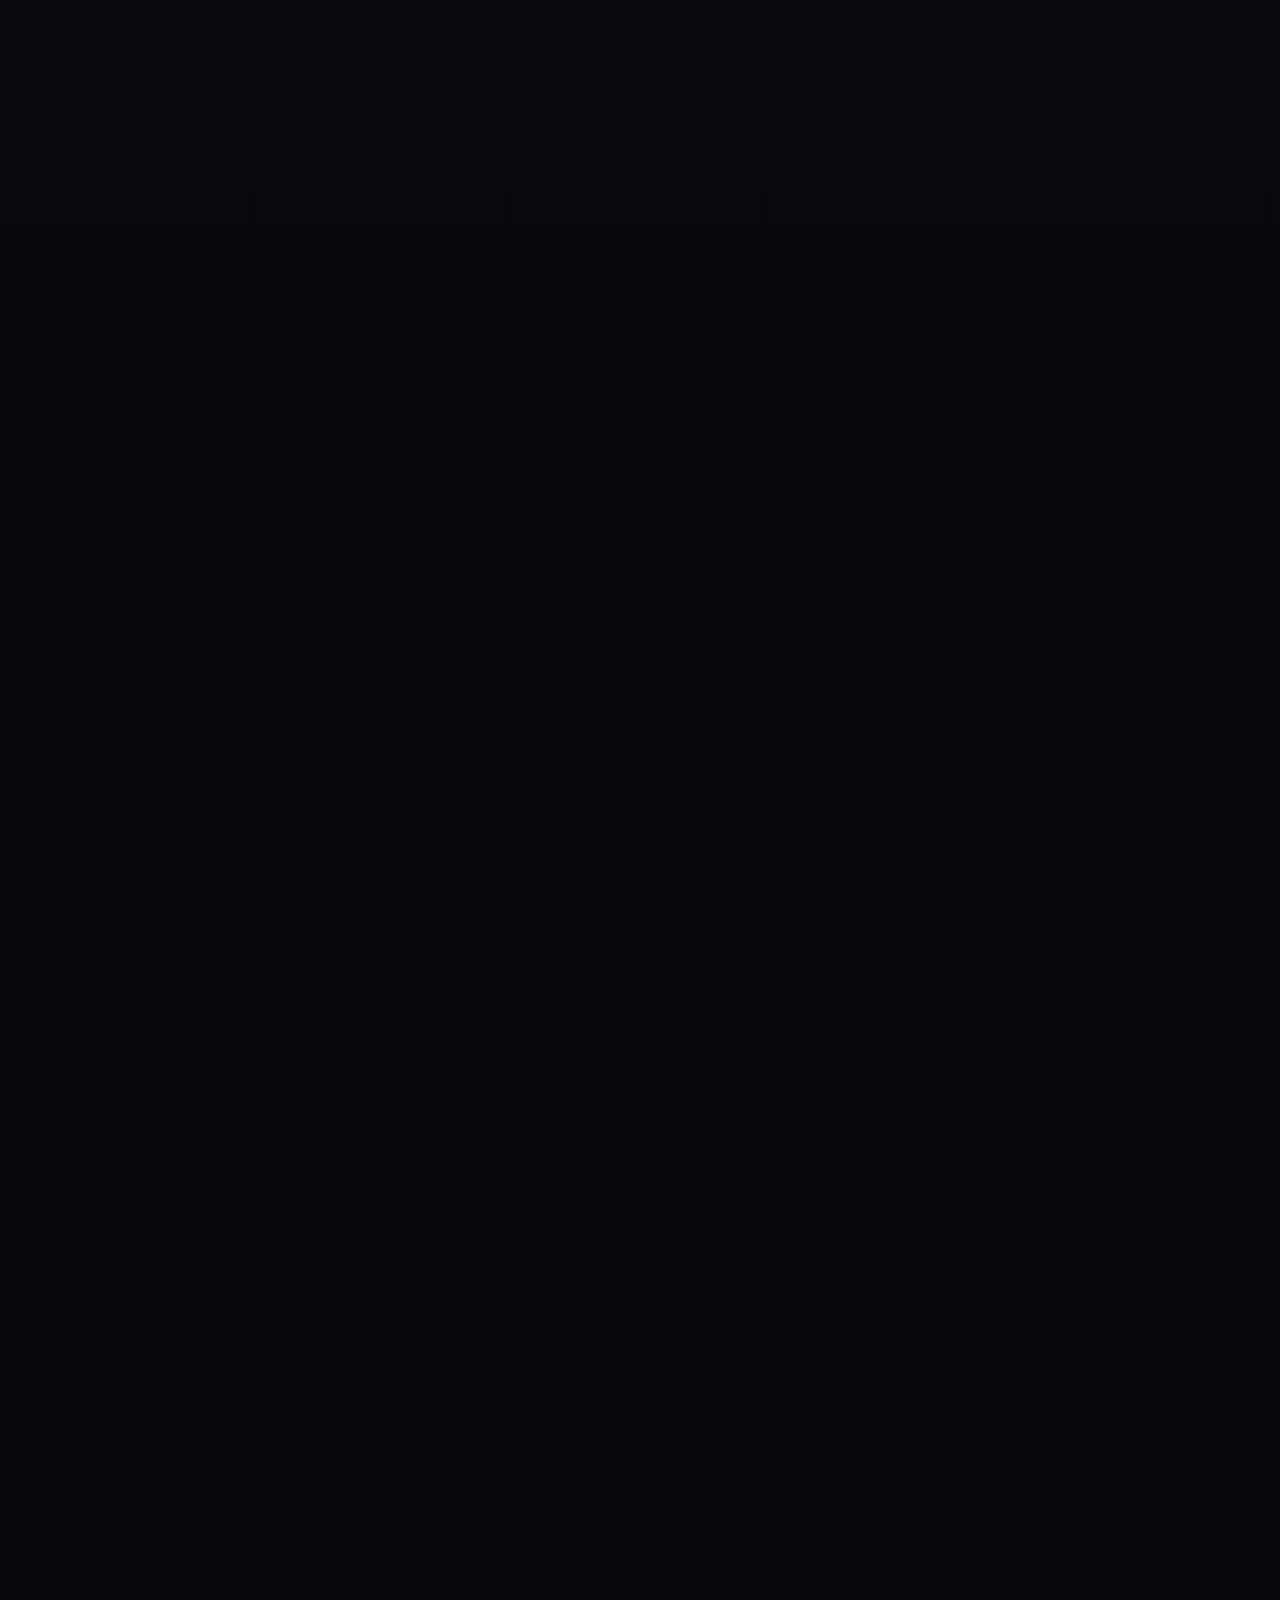
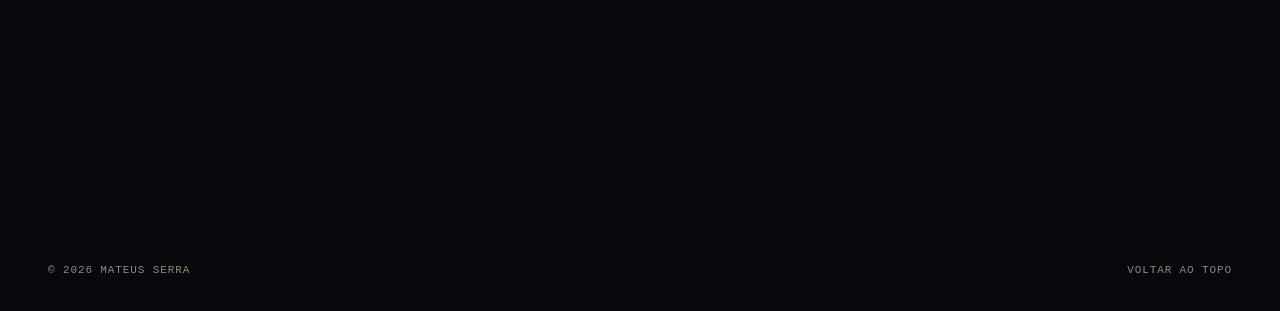
==== commit b0713fc7: "Fortalecer o perfil pessoal e as opções de contato" ====
--- a/index.html
+++ b/index.html
@@ -431,38 +431,43 @@
             <div class="about-grid">
                 <div class="about-text reveal">
                     <p>
-                        Sou <strong>Mateus Serra</strong> e trabalho melhor quando o projeto precisa unir produto,
-                        regra de neg&oacute;cio e opera&ccedil;&atilde;o sem dividir tudo em blocos artificiais.
+                        Sou <strong>Mateus Serra</strong>, estudante de An&aacute;lise e Desenvolvimento de Sistemas,
+                        e busco uma oportunidade para transformar minha experi&ecirc;ncia com projetos autorais em desenvolvimento profissional.
                     </p>
                     <p>
-                        Nos projetos autorais acima, isso aparece de formas diferentes: app para log&iacute;stica, painel interno,
-                        automa&ccedil;&atilde;o de relat&oacute;rios, backend de monitoramento e um SaaS completo de agenda.
+                        Comecei transformando estudo em pr&aacute;tica: constru&iacute; cada projeto do zero para aprender resolvendo
+                        desafios concretos, do aplicativo mobile e da automa&ccedil;&atilde;o de documentos a APIs, pain&eacute;is e SaaS.
                     </p>
                     <p>
-                        Em cada estudo, desenvolvo interface, API, autentica&ccedil;&atilde;o, billing, testes e deploy,
-                        com foco em entender o ciclo completo e entregar uma aplica&ccedil;&atilde;o funcional.
+                        Trabalho principalmente com JavaScript, TypeScript, Python, React Native, Next.js, Flask e PostgreSQL,
+                        incluindo autentica&ccedil;&atilde;o, testes, integra&ccedil;&otilde;es e deploy no ciclo de desenvolvimento.
                     </p>
+
+                    <div class="about-stack" aria-label="Tecnologias principais">
+                        <span>JavaScript</span><span>TypeScript</span><span>Python</span><span>React Native</span>
+                        <span>Next.js</span><span>Flask</span><span>PostgreSQL</span>
+                    </div>
                 </div>
 
                 <div class="about-rail reveal">
                     <div class="about-panel">
-                        <span class="about-panel-title">onde gero mais valor</span>
-                        <p>Apps pr&oacute;prios, dashboards operacionais, automa&ccedil;&otilde;es internas, APIs privadas e SaaS enxuto.</p>
+                        <span class="about-panel-title">objetivo profissional</span>
+                        <p>Evoluir como desenvolvedor de software, colaborar com uma equipe e aplicar na pr&aacute;tica o conhecimento constru&iacute;do nos meus projetos.</p>
                     </div>
 
                     <div class="about-panel">
-                        <span class="about-panel-title">como atuo</span>
-                        <p>Entro bem em MVPs que precisam virar produ&ccedil;&atilde;o, produtos existentes que precisam de backend e opera&ccedil;&atilde;o, e fluxos ainda presos ao trabalho manual.</p>
+                        <span class="about-panel-title">oportunidades que procuro</span>
+                        <p>Est&aacute;gio ou posi&ccedil;&atilde;o j&uacute;nior em desenvolvimento, com disponibilidade para jornada parcial ou integral e oportunidades remotas.</p>
                     </div>
 
                     <div class="about-panel">
-                        <span class="about-panel-title">o que esperar</span>
-                        <p>Stack coerente, menos separa&ccedil;&atilde;o artificial entre front e back, e entregas que j&aacute; consideram deploy, monitoramento e manuten&ccedil;&atilde;o.</p>
+                        <span class="about-panel-title">como posso contribuir</span>
+                        <p>Desenvolvimento de aplicativos, sistemas internos, APIs, automa&ccedil;&otilde;es e produtos web, com curiosidade, responsabilidade e aprendizado cont&iacute;nuo.</p>
                     </div>
 
                     <div class="availability-badge">
                         <span class="avail-dot" aria-hidden="true"></span>
-                        dispon&iacute;vel para novos projetos
+                        dispon&iacute;vel para oportunidades
                     </div>
                 </div>
             </div>
@@ -522,17 +527,25 @@
             <div class="contact-layout">
                 <div class="contact-copy reveal">
                     <p class="contact-intro">
-                        Se voc&ecirc; precisa tirar um produto do papel ou destravar uma opera&ccedil;&atilde;o com app, dashboard,
-                        automa&ccedil;&atilde;o, backend ou SaaS, esse &eacute; o tipo de escopo em que eu entrego melhor.
+                        Estou aberto a oportunidades para aprender, colaborar e desenvolver solu&ccedil;&otilde;es com aplicativos,
+                        sistemas web, APIs, automa&ccedil;&otilde;es e SaaS.
                     </p>
 
                     <ul class="contact-points">
-                        <li>resposta em at&eacute; 24h</li>
-                        <li>bom encaixe para apps pr&oacute;prios, pain&eacute;is internos, automa&ccedil;&otilde;es e SaaS em fase inicial</li>
-                        <li>posso entrar em escopo fechado, MVP ou evolu&ccedil;&atilde;o por etapas</li>
+                        <li>busco est&aacute;gio ou oportunidade j&uacute;nior em desenvolvimento</li>
+                        <li>disponibilidade para jornada parcial ou integral</li>
+                        <li>aberto a trabalho remoto e aprendizado em equipe</li>
                     </ul>
 
                     <div class="contact-links">
+                        <a href="https://wa.me/5598987226060?text=Ol%C3%A1%2C%20Mateus!%20Vi%20seu%20portf%C3%B3lio%20e%20gostaria%20de%20conversar." class="contact-link contact-link-whatsapp" target="_blank" rel="noreferrer">
+                            <span class="contact-link-label">whatsapp</span>
+                            <span>iniciar conversa</span>
+                        </a>
+                        <a href="assets/curriculo-mateus-serra.pdf" class="contact-link" download>
+                            <span class="contact-link-label">curr&iacute;culo</span>
+                            <span>baixar PDF</span>
+                        </a>
                         <a href="mailto:serramateus1@gmail.com" class="contact-link">
                             <span class="contact-link-label">email</span>
                             <span>serramateus1@gmail.com</span>
--- a/css/styles.css
+++ b/css/styles.css
@@ -1074,6 +1074,23 @@
     font-weight: 700;
 }
 
+.about-stack {
+    display: flex;
+    flex-wrap: wrap;
+    gap: 9px;
+    margin-top: 4px;
+}
+
+.about-stack span {
+    padding: 8px 11px;
+    border: 1px solid var(--line);
+    border-radius: 999px;
+    color: var(--text-dim);
+    font-family: var(--mono);
+    font-size: 10px;
+    letter-spacing: 0.04em;
+}
+
 .about-rail {
     display: grid;
     gap: 16px;
@@ -1259,6 +1276,14 @@
 .contact-link:focus-visible {
     transform: translateY(-2px);
     border-color: rgba(240, 196, 25, 0.26);
+}
+
+.contact-link-whatsapp {
+    border-color: rgba(37, 211, 102, 0.28);
+}
+
+.contact-link-whatsapp .contact-link-label {
+    color: #48dc7b;
 }
 
 .contact-link-label {
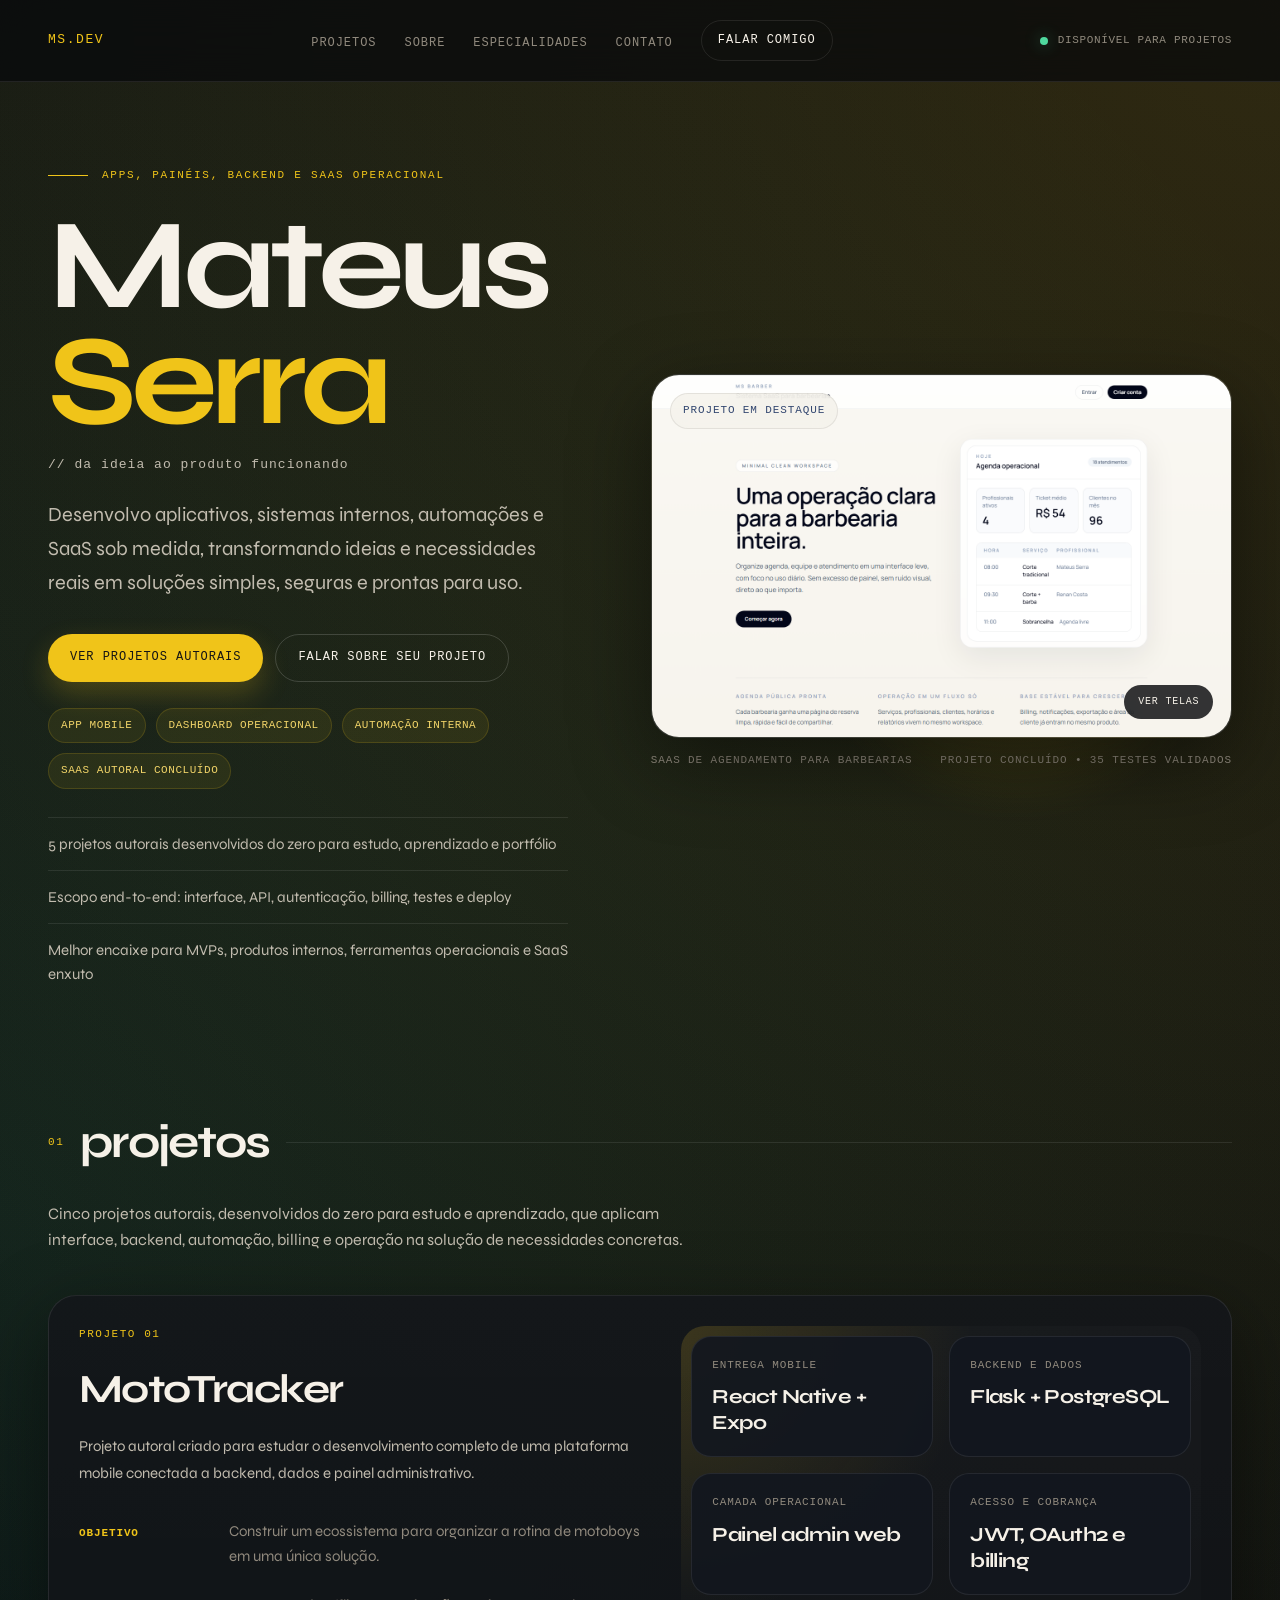
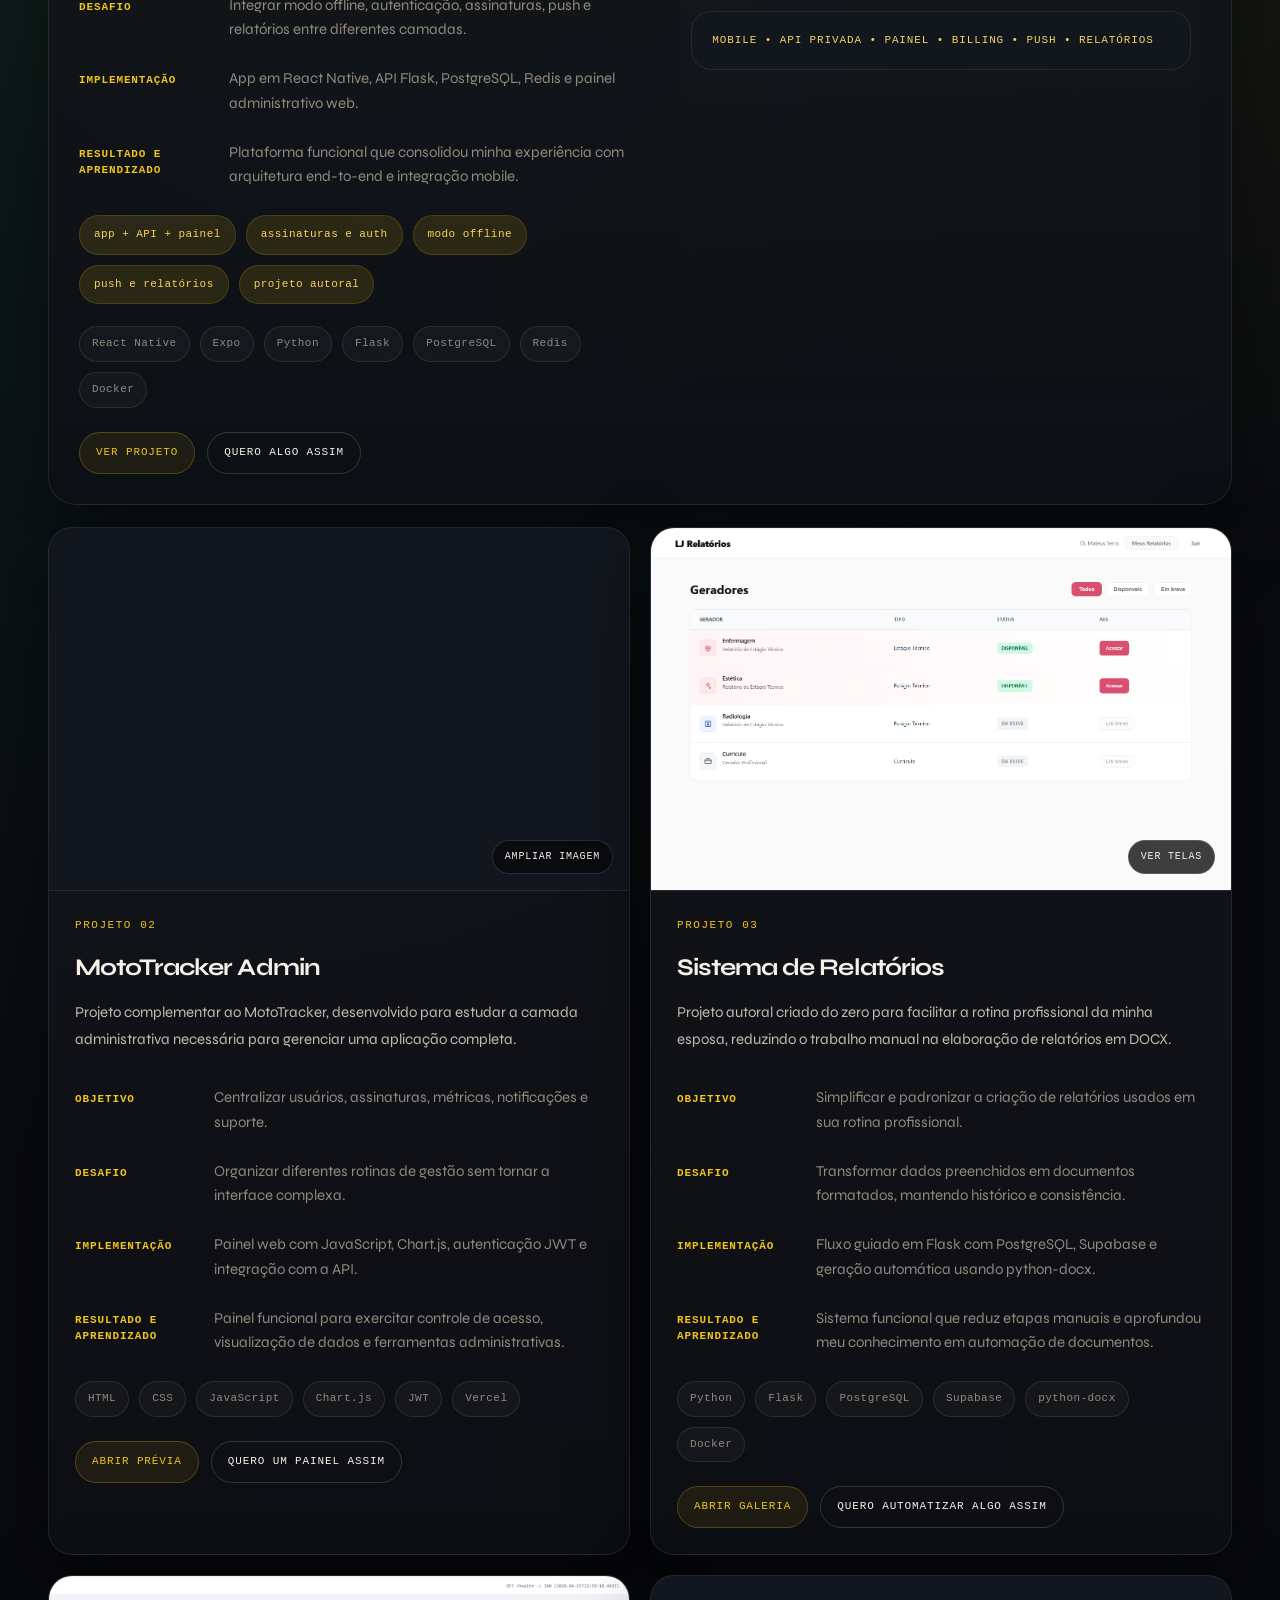
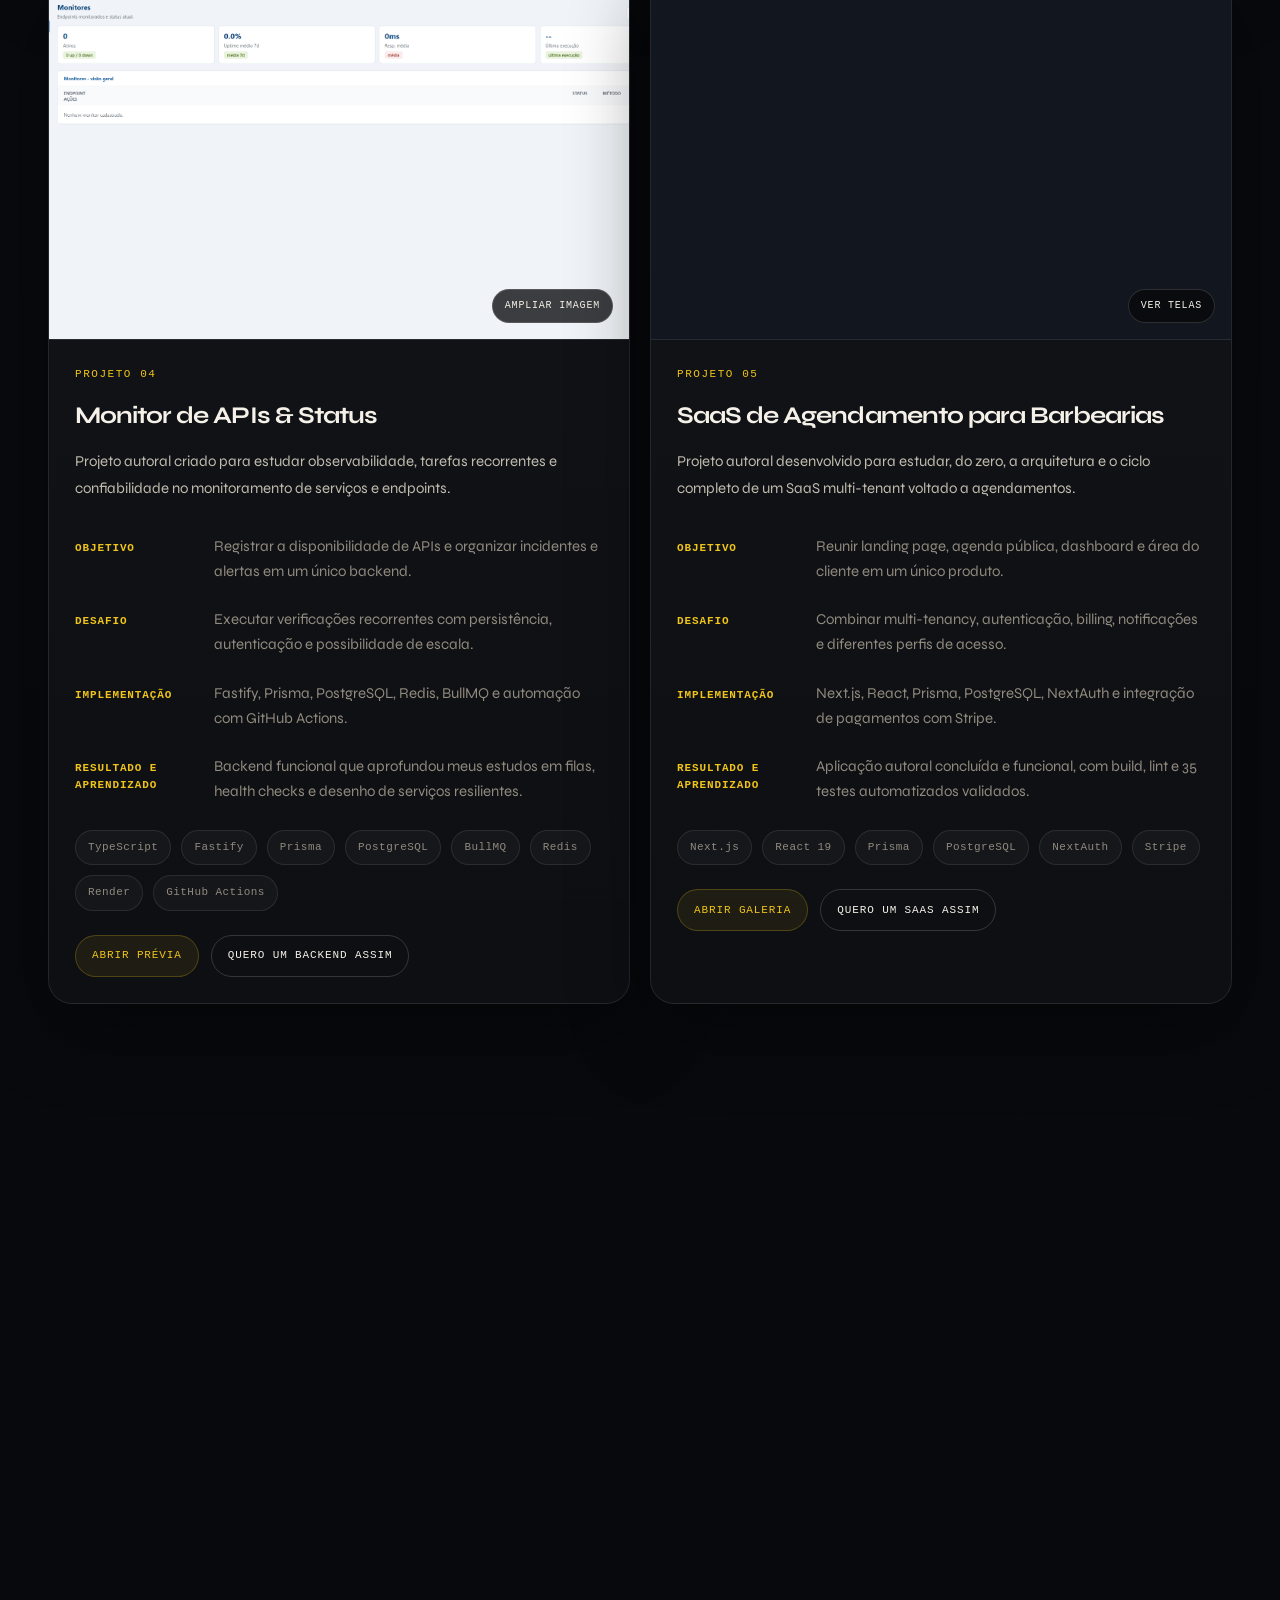
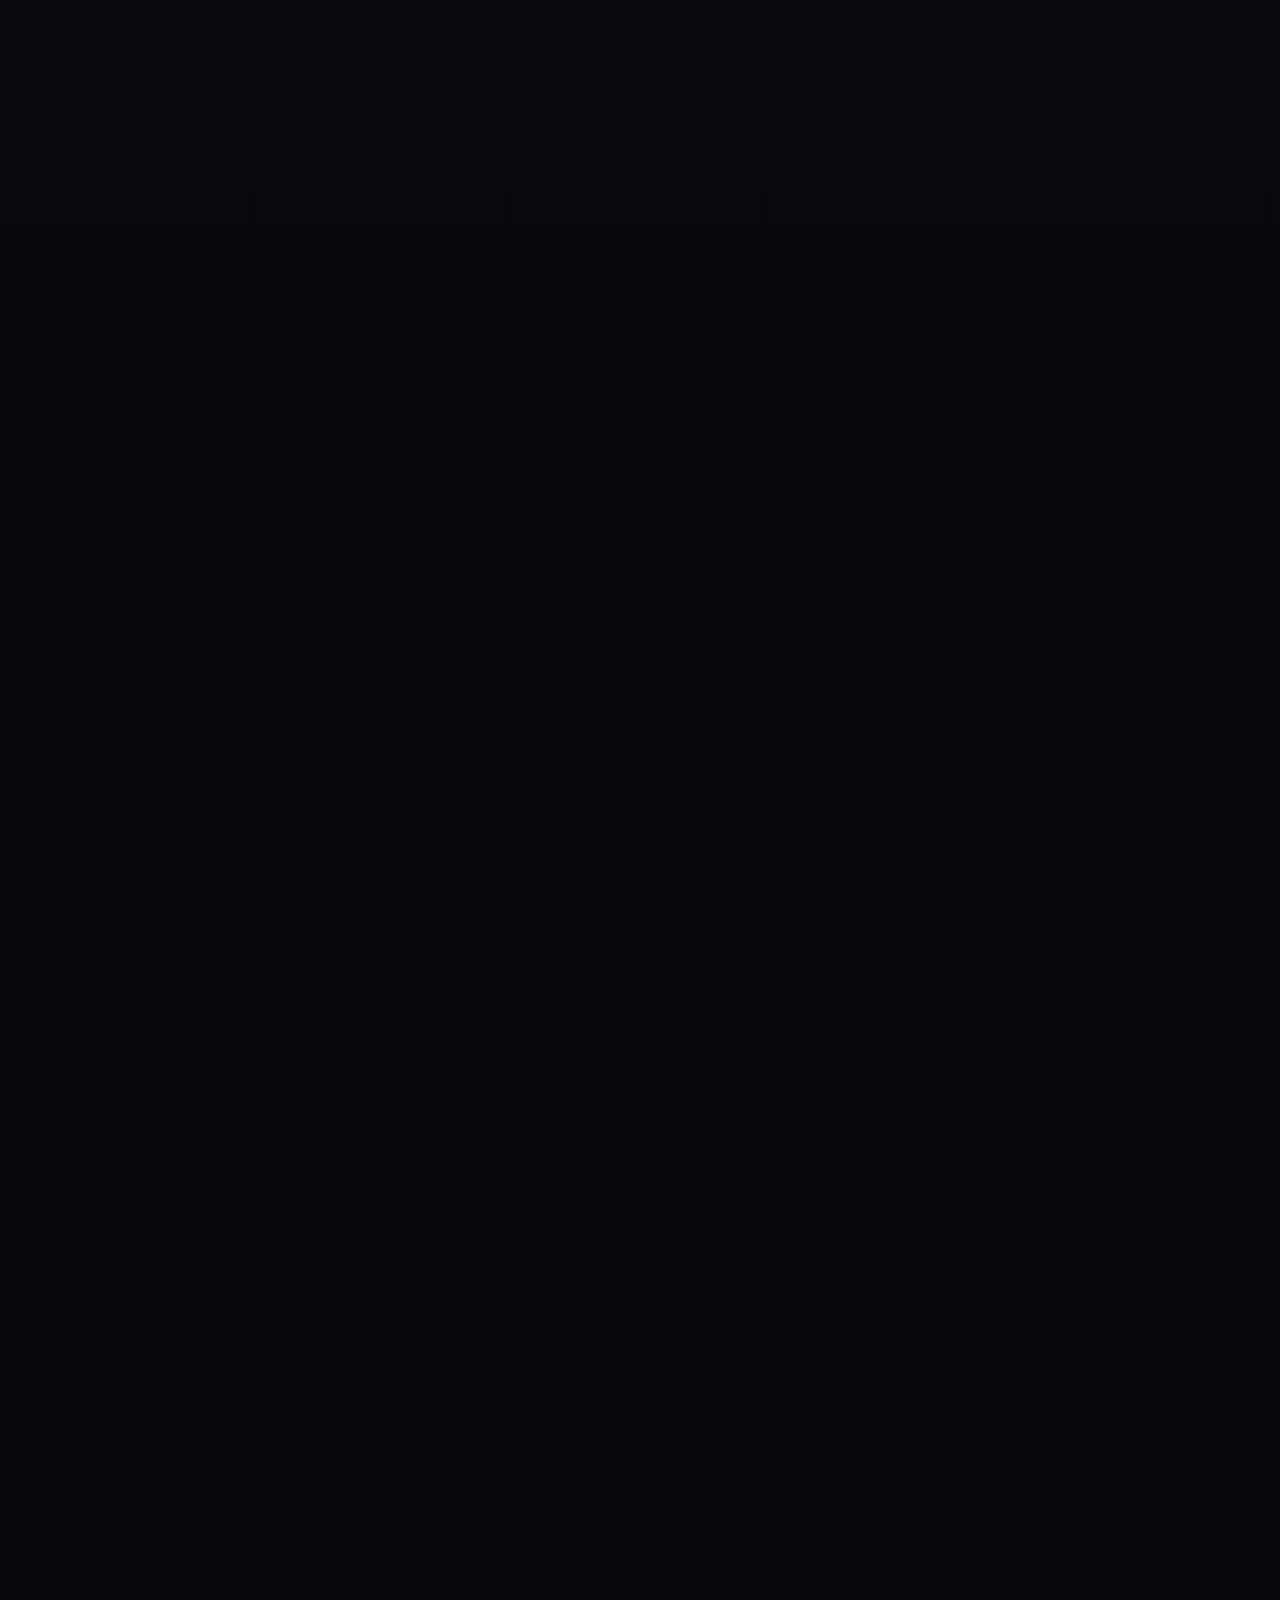
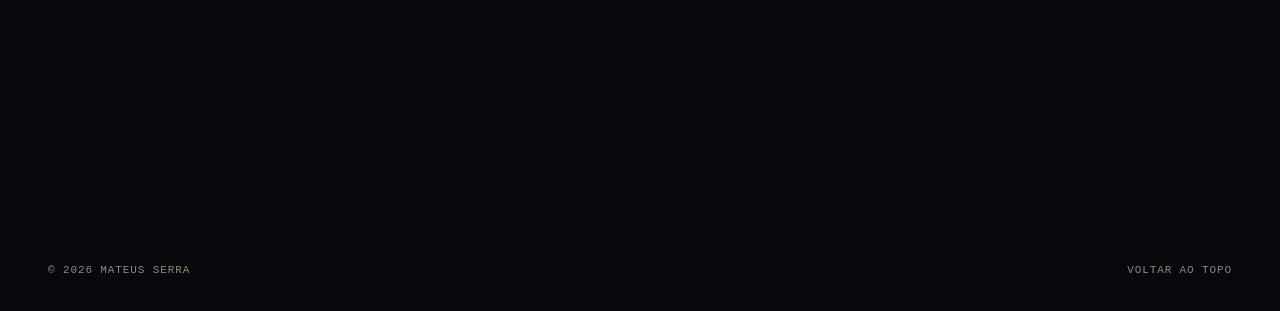
==== commit 0faddd10: "Substituir o currículo do portfólio com a versão oficial" ====
--- a/index.html
+++ b/index.html
@@ -457,7 +457,7 @@
 
                     <div class="about-panel">
                         <span class="about-panel-title">oportunidades que procuro</span>
-                        <p>Est&aacute;gio ou posi&ccedil;&atilde;o j&uacute;nior em desenvolvimento, com disponibilidade para jornada parcial ou integral e oportunidades remotas.</p>
+                        <p>Est&aacute;gio ou posi&ccedil;&atilde;o inicial em desenvolvimento, com disponibilidade para oportunidades presenciais, remotas ou h&iacute;bridas.</p>
                     </div>
 
                     <div class="about-panel">
@@ -533,12 +533,12 @@
 
                     <ul class="contact-points">
                         <li>busco est&aacute;gio ou oportunidade j&uacute;nior em desenvolvimento</li>
-                        <li>disponibilidade para jornada parcial ou integral</li>
-                        <li>aberto a trabalho remoto e aprendizado em equipe</li>
+                        <li>disponibilidade para oportunidades presenciais, remotas ou h&iacute;bridas</li>
+                        <li>aberto a aprendizado e colabora&ccedil;&atilde;o em equipe</li>
                     </ul>
 
                     <div class="contact-links">
-                        <a href="https://wa.me/5598987226060?text=Ol%C3%A1%2C%20Mateus!%20Vi%20seu%20portf%C3%B3lio%20e%20gostaria%20de%20conversar." class="contact-link contact-link-whatsapp" target="_blank" rel="noreferrer">
+                        <a href="https://wa.me/5598985118647?text=Ol%C3%A1%2C%20Mateus!%20Vi%20seu%20portf%C3%B3lio%20e%20gostaria%20de%20conversar." class="contact-link contact-link-whatsapp" target="_blank" rel="noreferrer">
                             <span class="contact-link-label">whatsapp</span>
                             <span>iniciar conversa</span>
                         </a>
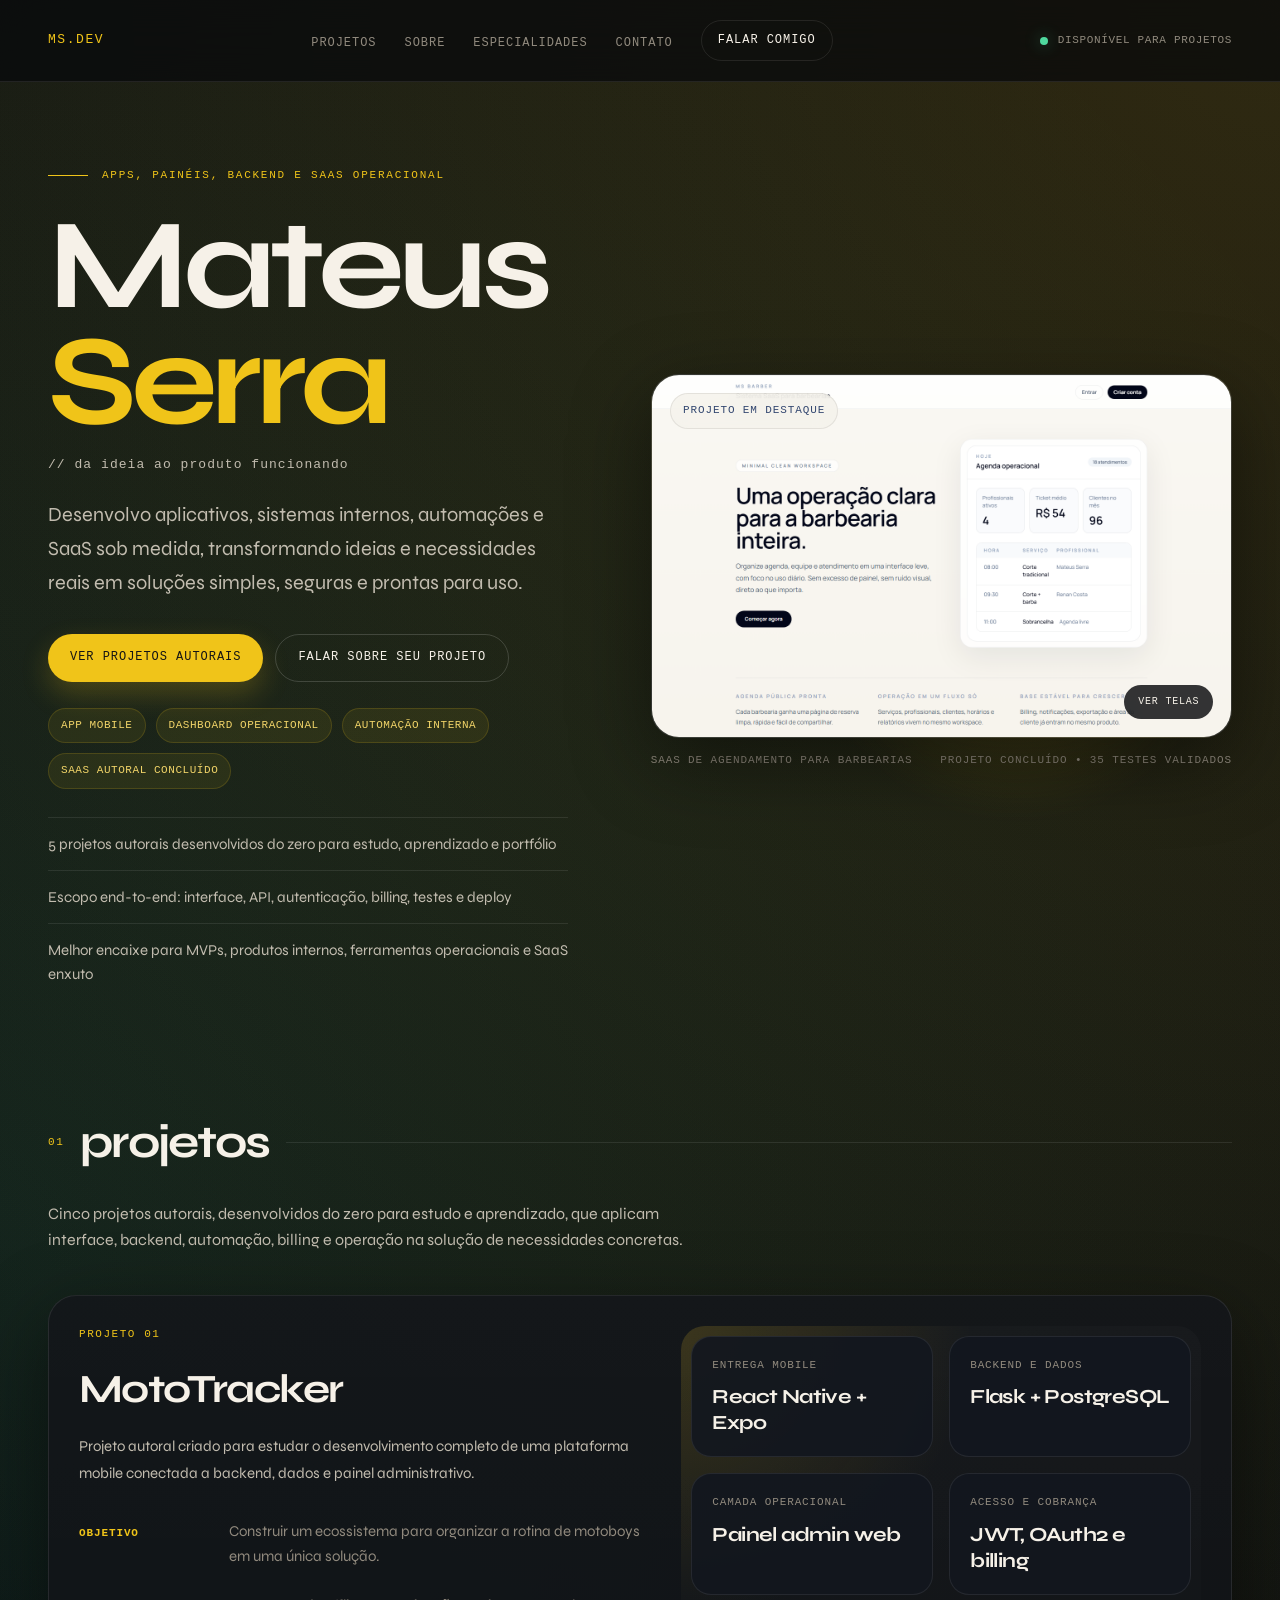
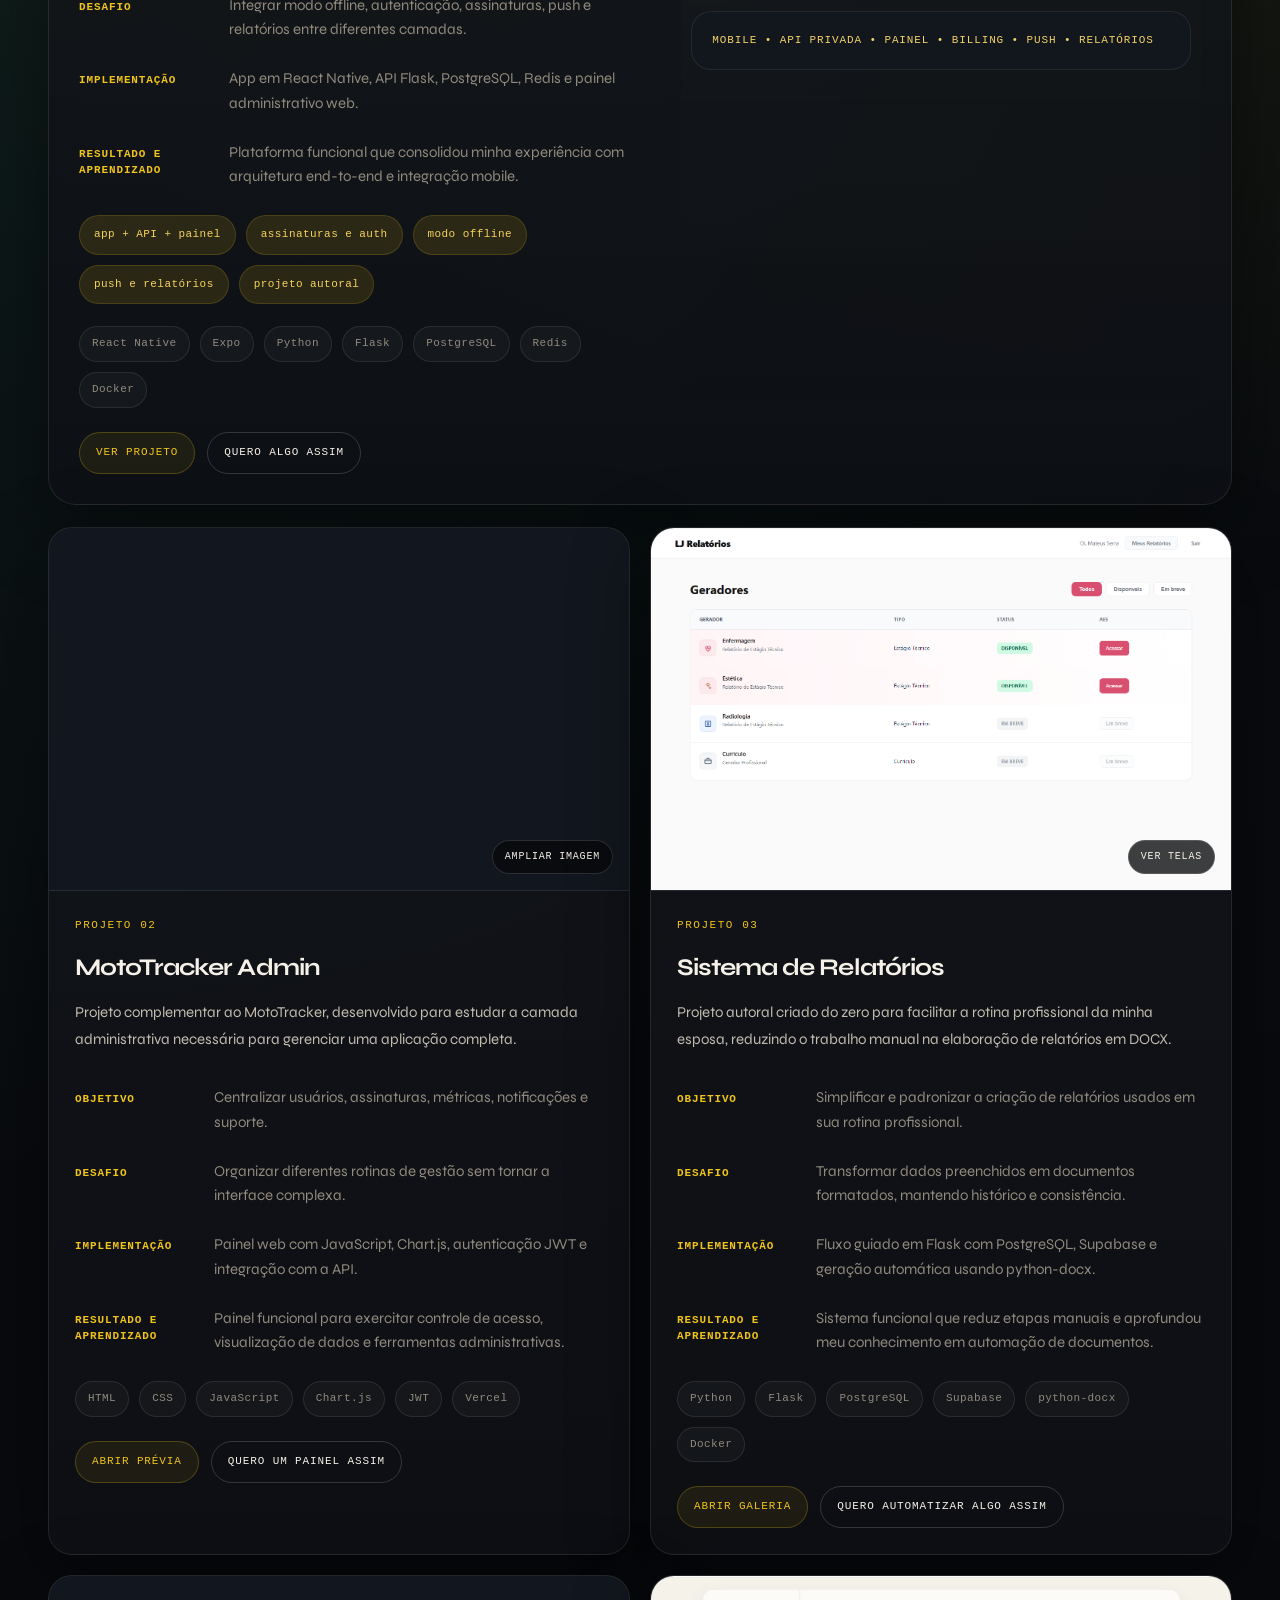
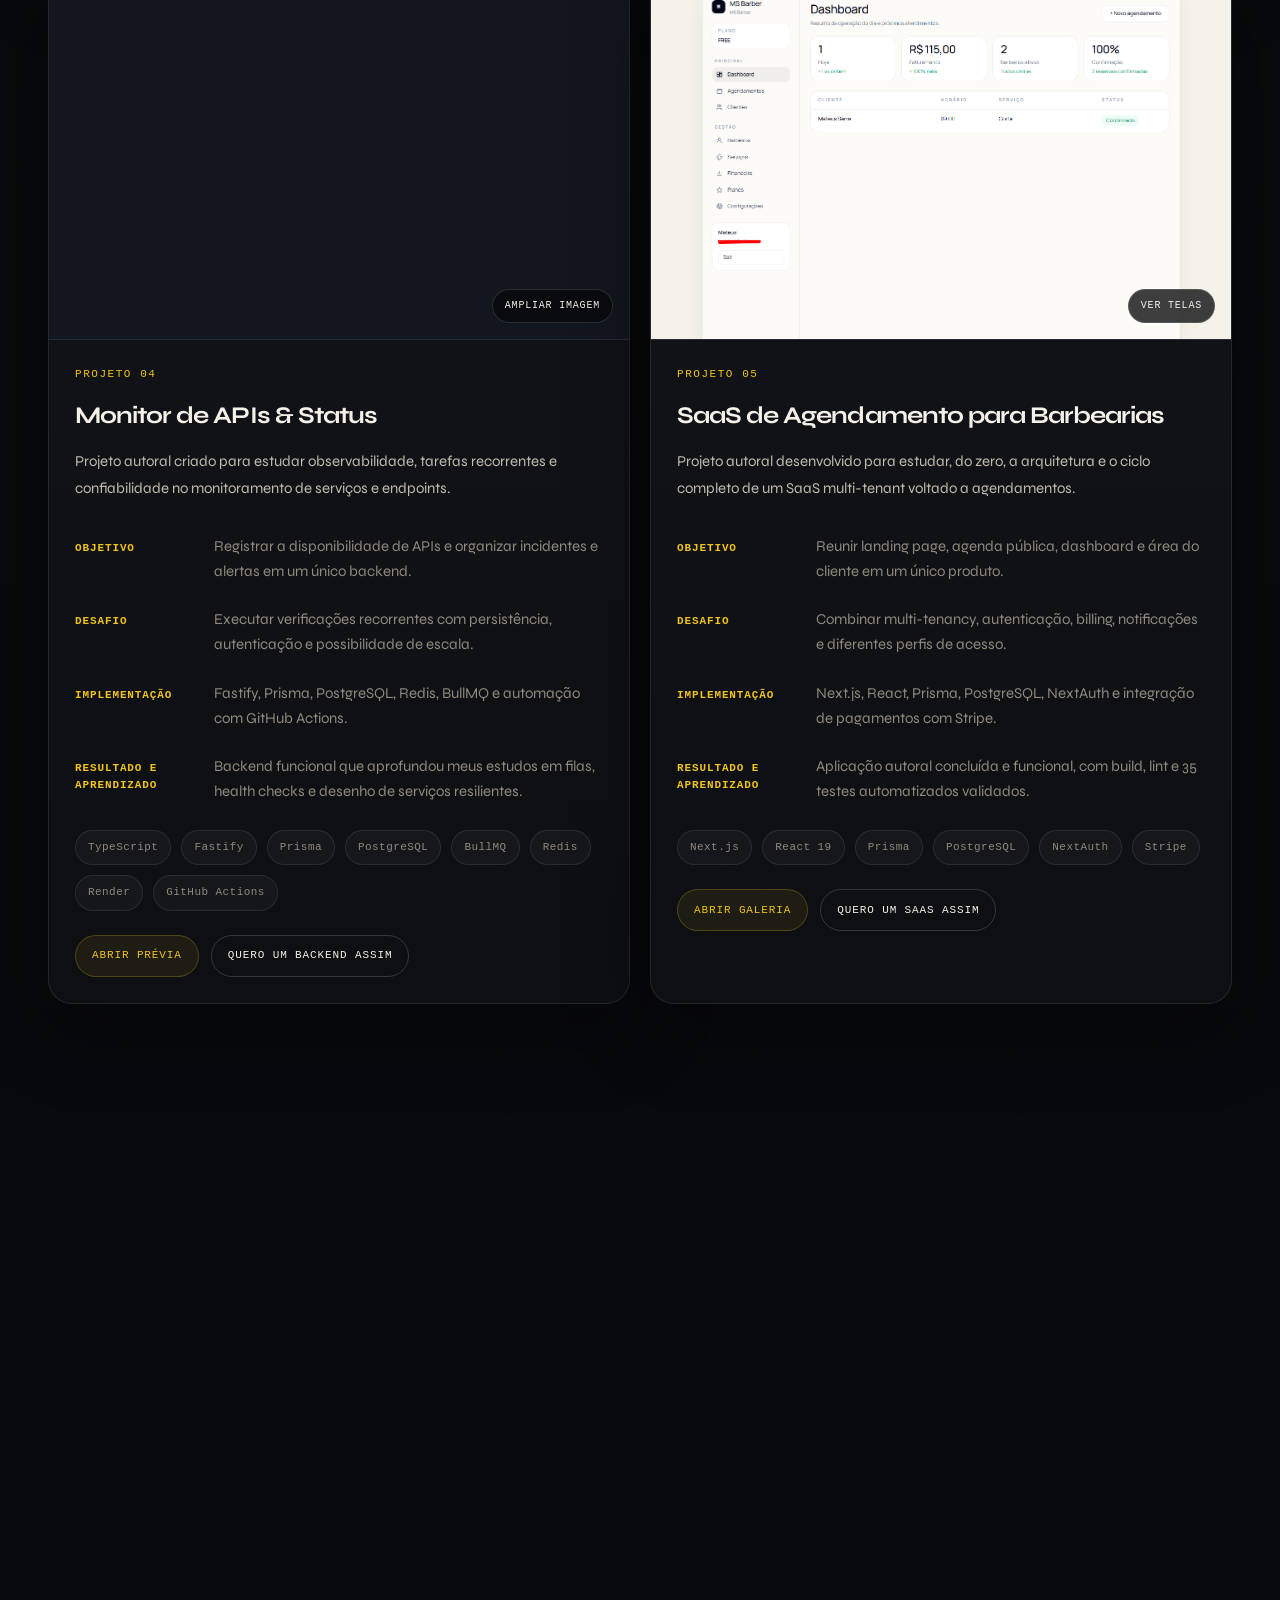
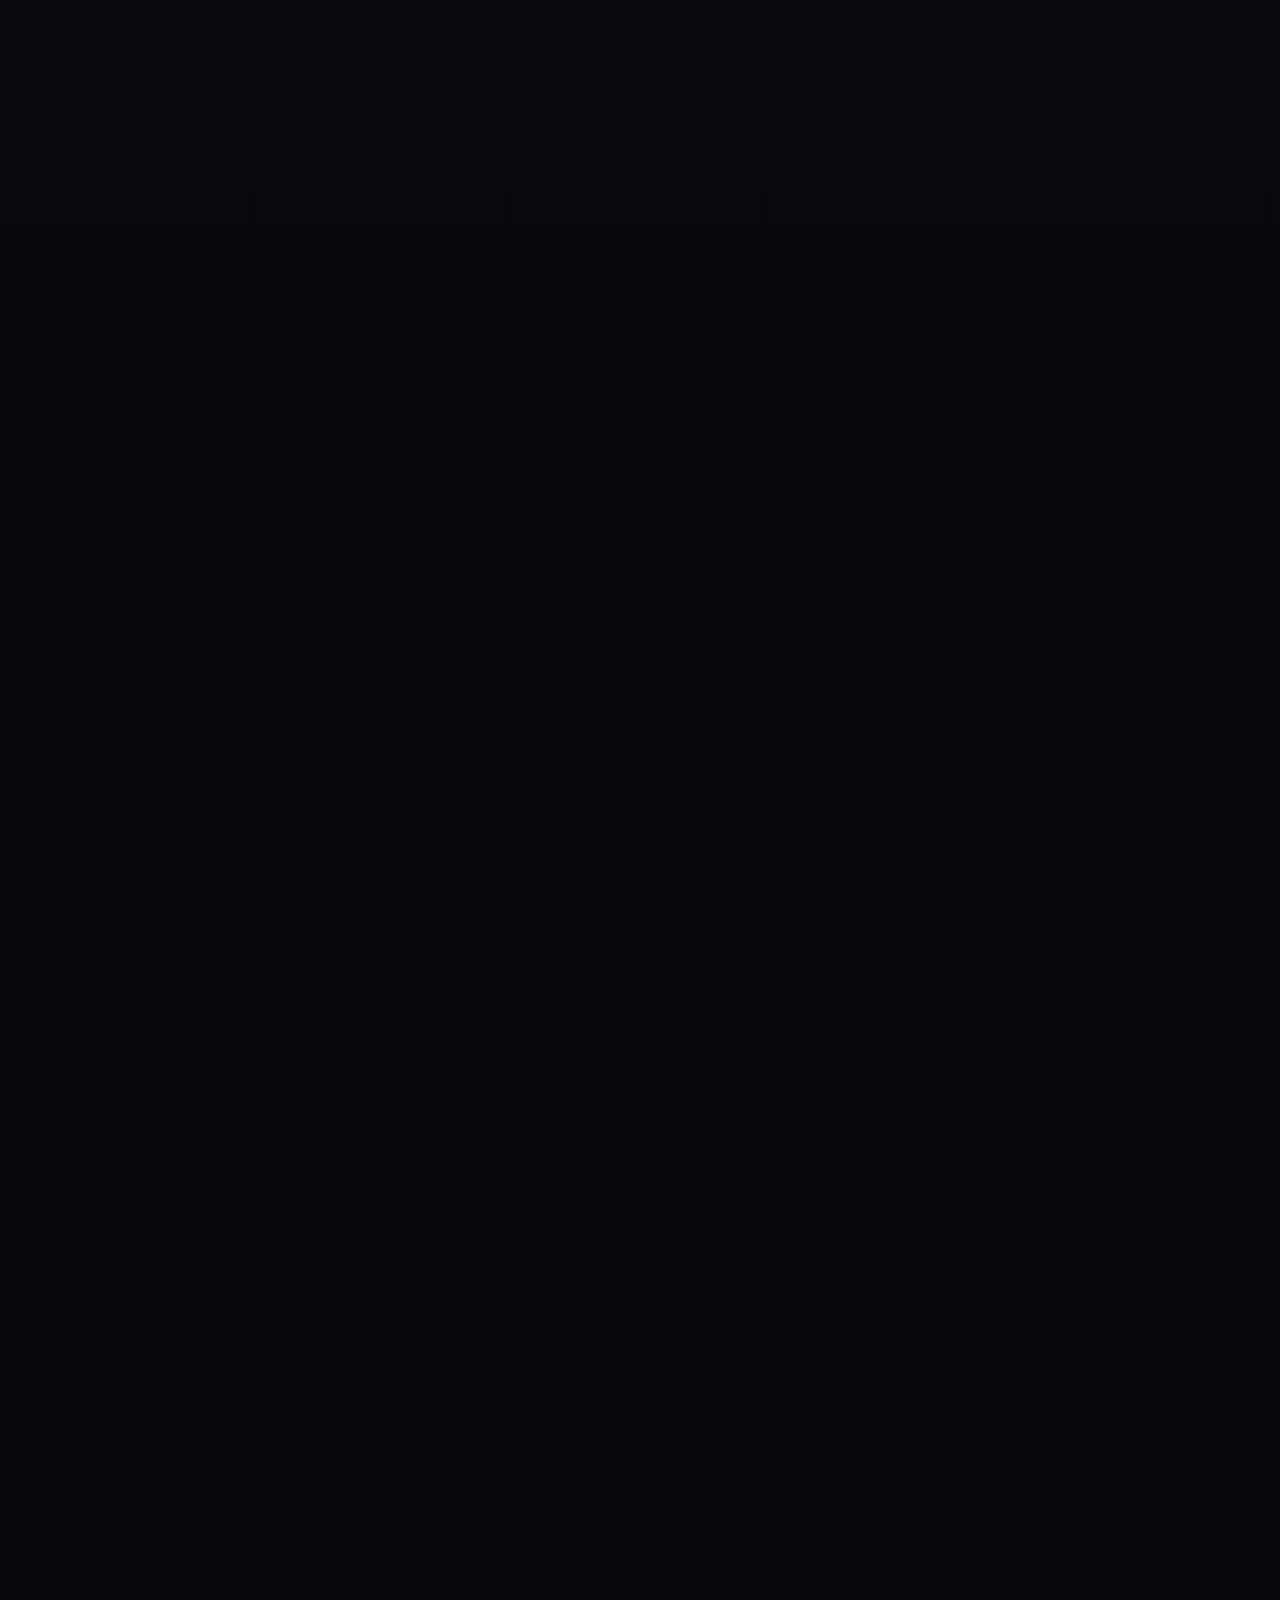
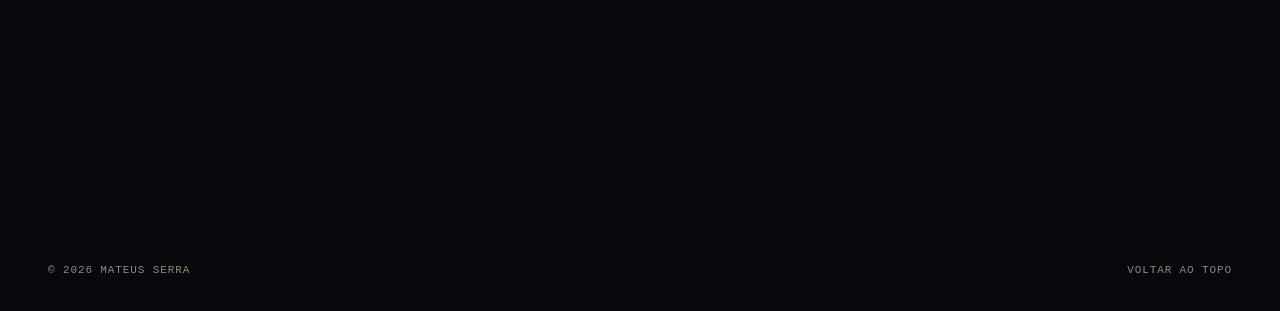
==== commit edf40bb9: "Atualizar estilos de portfólio para tags tecnológicas" ====
--- a/index.html
+++ b/index.html
@@ -37,7 +37,7 @@
     <noscript>
         <link href="https://fonts.googleapis.com/css2?family=Syne:wght@400;500;700;800&display=swap" rel="stylesheet">
     </noscript>
-    <link rel="stylesheet" href="css/styles.css">
+    <link rel="stylesheet" href="css/styles.css?v=5">
 
     <script type="application/ld+json">
     {
